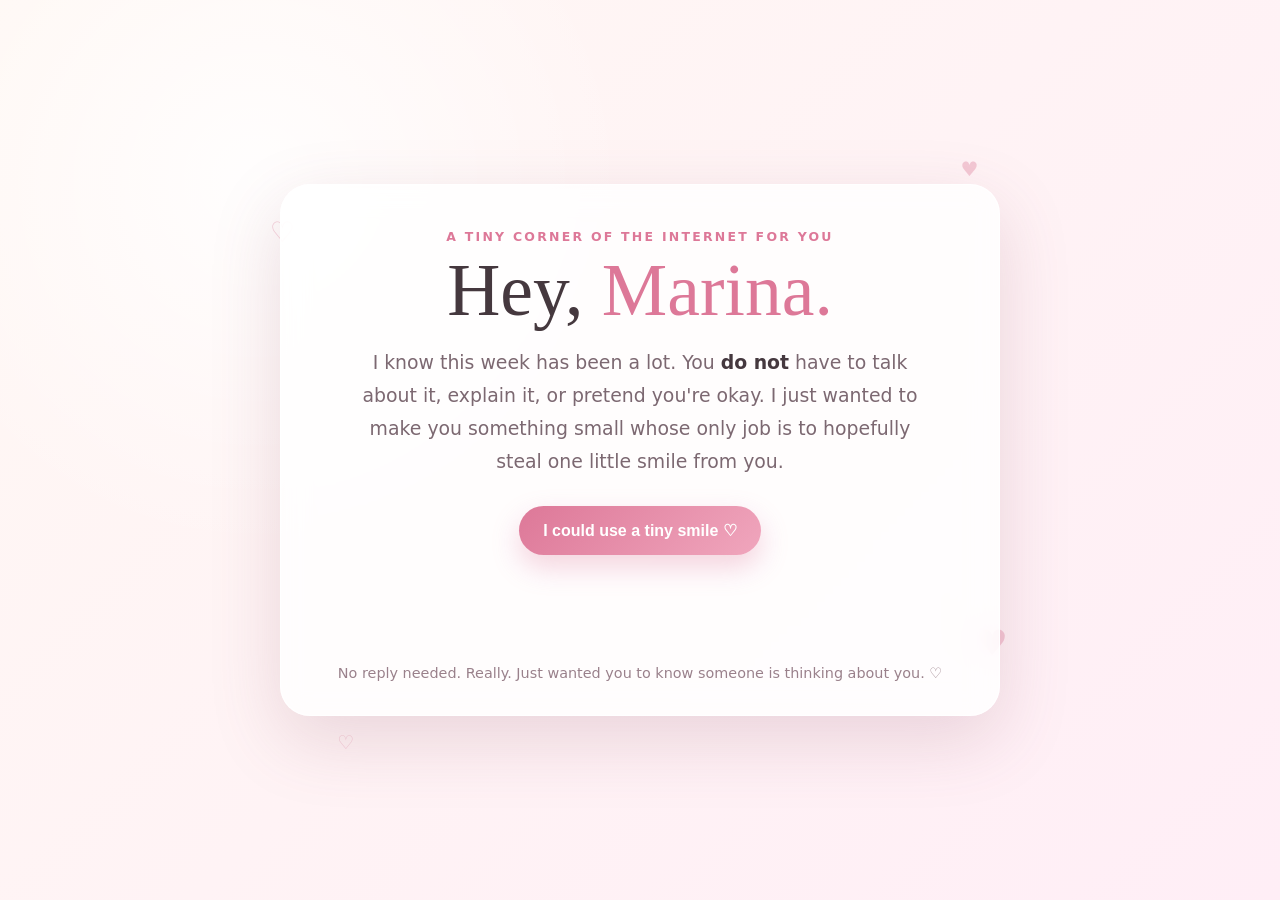
==== index.html @ 35cd15ac "Create Marina smile page" ====
<!doctype html>
<html lang="en">
<head>
  <meta charset="utf-8" />
  <meta name="viewport" content="width=device-width, initial-scale=1" />
  <meta name="theme-color" content="#fff4f8" />
  <title>For Marina ♡</title>
  <style>
    :root{
      --bg1:#fff8f4;
      --bg2:#ffeef6;
      --card:rgba(255,255,255,.82);
      --text:#45383e;
      --muted:#7c6871;
      --pink:#dd7898;
      --pink2:#f0a6bd;
      --shadow:0 24px 70px rgba(137,77,99,.18);
    }
    *{box-sizing:border-box}
    body{
      margin:0;
      min-height:100vh;
      font-family:Inter, ui-sans-serif, system-ui, -apple-system, BlinkMacSystemFont, "Segoe UI", sans-serif;
      color:var(--text);
      background:
        radial-gradient(circle at 20% 20%,rgba(255,255,255,.85),transparent 30%),
        linear-gradient(135deg,var(--bg1),var(--bg2));
      display:grid;
      place-items:center;
      overflow:hidden;
      padding:24px;
    }
    .wrap{width:min(720px,100%);position:relative}
    .card{
      position:relative;
      z-index:2;
      text-align:center;
      background:var(--card);
      backdrop-filter:blur(14px);
      border:1px solid rgba(255,255,255,.9);
      border-radius:30px;
      box-shadow:var(--shadow);
      padding:44px 28px 34px;
    }
    .tiny{font-size:.78rem;letter-spacing:.18em;text-transform:uppercase;color:var(--pink);font-weight:800;margin-bottom:12px}
    h1{font-size:clamp(2.3rem,7vw,4.6rem);line-height:.95;margin:0 0 20px;font-family:Georgia,"Times New Roman",serif;font-weight:500}
    h1 span{color:var(--pink)}
    .main{font-size:clamp(1rem,2.4vw,1.18rem);line-height:1.75;max-width:580px;margin:0 auto;color:var(--muted)}
    .main strong{color:var(--text)}
    .button{
      margin-top:28px;
      border:0;
      border-radius:999px;
      padding:15px 24px;
      font-size:1rem;
      font-weight:800;
      color:white;
      background:linear-gradient(135deg,var(--pink),var(--pink2));
      box-shadow:0 12px 28px rgba(221,120,152,.32);
      cursor:pointer;
      transition:.2s ease;
    }
    .button:hover{transform:translateY(-2px) scale(1.01)}
    .button:active{transform:scale(.98)}
    #smile{
      min-height:66px;
      margin:22px auto 0;
      max-width:520px;
      padding:16px 18px;
      border-radius:20px;
      background:rgba(255,255,255,.65);
      color:var(--text);
      line-height:1.55;
      display:grid;
      place-items:center;
      opacity:0;
      transform:translateY(8px);
      transition:.28s ease;
    }
    #smile.show{opacity:1;transform:translateY(0)}
    .footer{margin-top:22px;color:#9a818b;font-size:.9rem}
    .heart{position:absolute;color:rgba(221,120,152,.35);font-size:28px;animation:float 6s ease-in-out infinite;user-select:none}
    .h1{left:-10px;top:6%;animation-delay:0s}.h2{right:3%;top:-5%;font-size:20px;animation-delay:1s}.h3{left:8%;bottom:-7%;font-size:19px;animation-delay:2s}.h4{right:-8px;bottom:10%;font-size:35px;animation-delay:3s}
    @keyframes float{0%,100%{transform:translateY(0) rotate(-5deg)}50%{transform:translateY(-14px) rotate(6deg)}}
    .spark{position:fixed;pointer-events:none;font-size:18px;animation:pop 900ms ease forwards}
    @keyframes pop{0%{opacity:0;transform:translate(-50%,-50%) scale(.4)}35%{opacity:1}100%{opacity:0;transform:translate(-50%,-120px) scale(1.5) rotate(18deg)}}
    @media(max-width:520px){.card{padding:38px 20px 28px;border-radius:25px}.footer{font-size:.82rem}.heart{display:none}}
  </style>
</head>
<body>
  <div class="wrap">
    <div class="heart h1">♡</div><div class="heart h2">♥</div><div class="heart h3">♡</div><div class="heart h4">♥</div>
    <main class="card">
      <div class="tiny">a tiny corner of the internet for you</div>
      <h1>Hey, <span>Marina.</span></h1>
      <p class="main">
        I know this week has been a lot. You <strong>do not</strong> have to talk about it, explain it, or pretend you're okay.
        I just wanted to make you something small whose only job is to hopefully steal one little smile from you.
      </p>
      <button class="button" id="btn">I could use a tiny smile ♡</button>
      <div id="smile" aria-live="polite"></div>
      <div class="footer">No reply needed. Really. Just wanted you to know someone is thinking about you. ♡</div>
    </main>
  </div>
  <script>
    const messages = [
      "Official reminder: one bad week does not get to decide your whole story.",
      "You are allowed to have low-battery days. Even phones get to sit at 3% and do absolutely nothing useful.",
      "Tiny prescription for today: water, food, one good song, and being at least 12% nicer to yourself.",
      "In case nobody told you today: you are still very much worth caring about on the days you don't feel like yourself.",
      "I hope something stupidly small makes you laugh today. Like a dog carrying a stick way too big for it.",
      "No fixing. No questions. No motivational speech. Just me quietly rooting for you over here.",
      "You don't have to be okay today. You just have to make it through today. Tomorrow can handle itself later.",
      "Consider this your legally binding permission slip to be cozy and ignore unnecessary nonsense for a while."
    ];
    let last = -1;
    const btn = document.getElementById('btn');
    const box = document.getElementById('smile');
    btn.addEventListener('click', (e) => {
      let i;
      do i = Math.floor(Math.random()*messages.length); while(i===last && messages.length>1);
      last = i;
      box.classList.remove('show');
      setTimeout(()=>{box.textContent=messages[i];box.classList.add('show')},90);
      for(let n=0;n<8;n++){
        const s=document.createElement('div');
        s.className='spark';
        s.textContent=n%2?'♡':'♥';
        s.style.left=(e.clientX + (Math.random()*110-55))+'px';
        s.style.top=(e.clientY + (Math.random()*30-15))+'px';
        s.style.color=n%2?'#df7899':'#f0a6bd';
        s.style.animationDelay=(Math.random()*150)+'ms';
        document.body.appendChild(s);
        setTimeout(()=>s.remove(),1100);
      }
      btn.textContent='another one ♡';
    });
  </script>
</body>
</html>
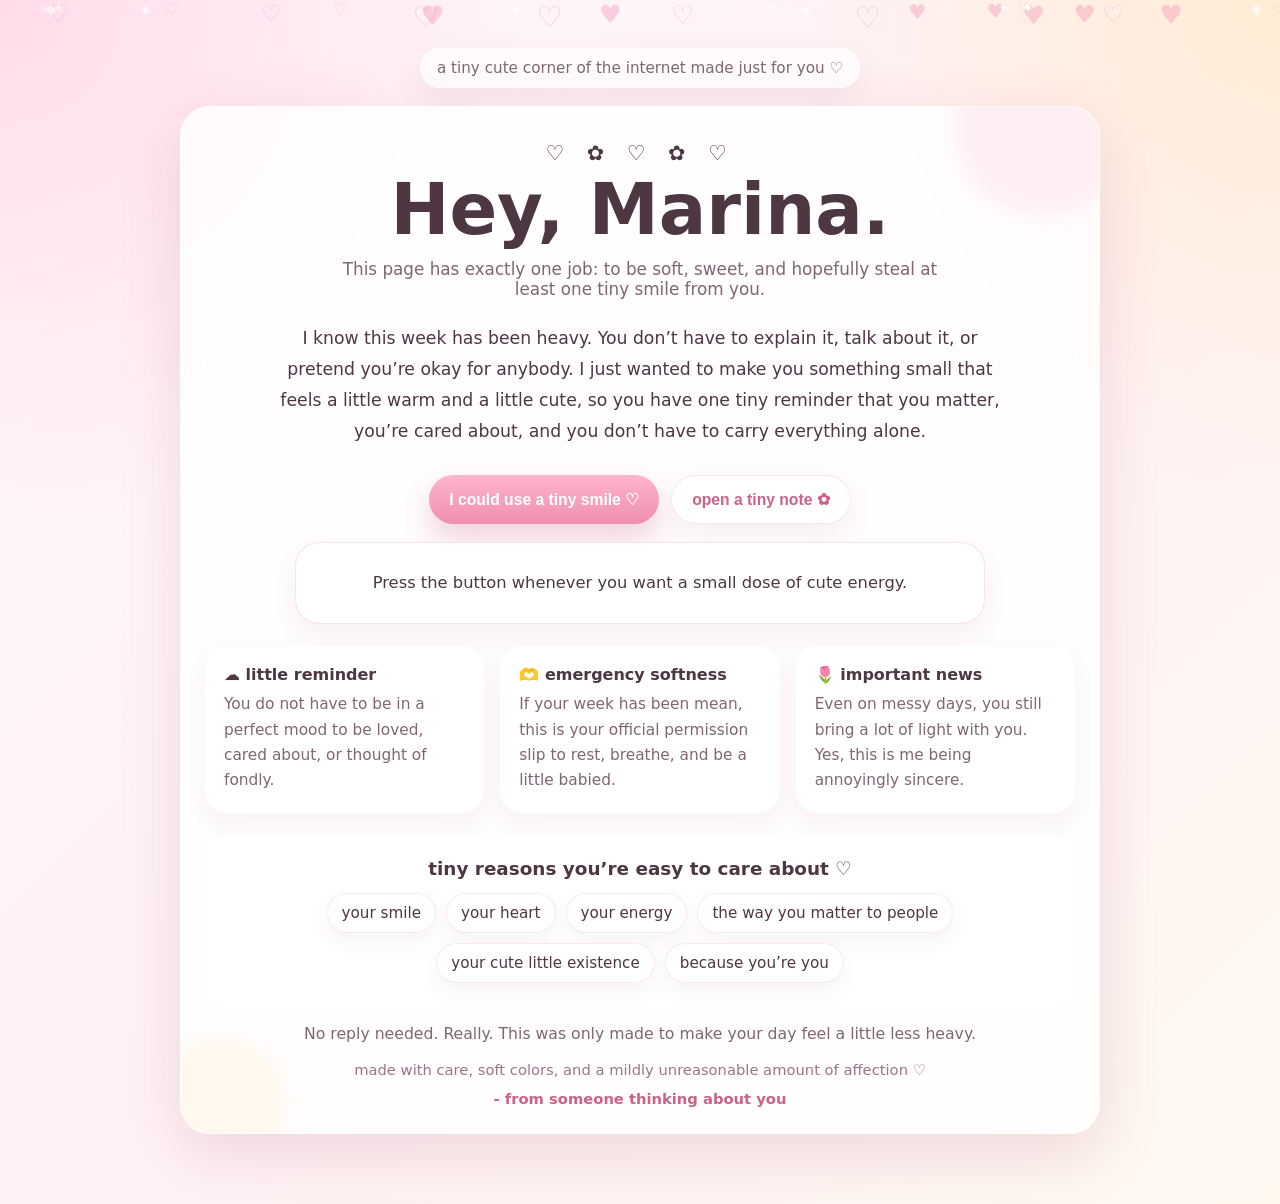
==== commit 7755f905: "Make Marina page cuter and more interactive" ====
--- a/index.html
+++ b/index.html
@@ -1,140 +1,490 @@
-<!doctype html>
+<!DOCTYPE html>
 <html lang="en">
 <head>
-  <meta charset="utf-8" />
-  <meta name="viewport" content="width=device-width, initial-scale=1" />
-  <meta name="theme-color" content="#fff4f8" />
-  <title>For Marina ♡</title>
+  <meta charset="UTF-8" />
+  <meta name="viewport" content="width=device-width, initial-scale=1.0" />
+  <meta name="theme-color" content="#fff5f7" />
+  <title>A tiny corner of the internet for Marina</title>
   <style>
-    :root{
-      --bg1:#fff8f4;
-      --bg2:#ffeef6;
-      --card:rgba(255,255,255,.82);
-      --text:#45383e;
-      --muted:#7c6871;
-      --pink:#dd7898;
-      --pink2:#f0a6bd;
-      --shadow:0 24px 70px rgba(137,77,99,.18);
-    }
-    *{box-sizing:border-box}
-    body{
-      margin:0;
-      min-height:100vh;
-      font-family:Inter, ui-sans-serif, system-ui, -apple-system, BlinkMacSystemFont, "Segoe UI", sans-serif;
-      color:var(--text);
+    :root {
+      --bg1: #fff7fb;
+      --bg2: #fff1f5;
+      --bg3: #fff8ef;
+      --card: rgba(255, 255, 255, 0.82);
+      --text: #4d3742;
+      --muted: #806671;
+      --pink: #ef8fb0;
+      --pink-dark: #cc6288;
+      --line: rgba(204, 98, 136, 0.18);
+      --shadow: 0 20px 60px rgba(160, 89, 119, 0.18);
+    }
+
+    * { box-sizing: border-box; }
+
+    body {
+      margin: 0;
+      min-height: 100vh;
+      font-family: Inter, ui-rounded, system-ui, -apple-system, BlinkMacSystemFont, "Segoe UI", sans-serif;
+      color: var(--text);
       background:
-        radial-gradient(circle at 20% 20%,rgba(255,255,255,.85),transparent 30%),
-        linear-gradient(135deg,var(--bg1),var(--bg2));
-      display:grid;
-      place-items:center;
-      overflow:hidden;
-      padding:24px;
-    }
-    .wrap{width:min(720px,100%);position:relative}
-    .card{
-      position:relative;
-      z-index:2;
-      text-align:center;
-      background:var(--card);
-      backdrop-filter:blur(14px);
-      border:1px solid rgba(255,255,255,.9);
-      border-radius:30px;
-      box-shadow:var(--shadow);
-      padding:44px 28px 34px;
-    }
-    .tiny{font-size:.78rem;letter-spacing:.18em;text-transform:uppercase;color:var(--pink);font-weight:800;margin-bottom:12px}
-    h1{font-size:clamp(2.3rem,7vw,4.6rem);line-height:.95;margin:0 0 20px;font-family:Georgia,"Times New Roman",serif;font-weight:500}
-    h1 span{color:var(--pink)}
-    .main{font-size:clamp(1rem,2.4vw,1.18rem);line-height:1.75;max-width:580px;margin:0 auto;color:var(--muted)}
-    .main strong{color:var(--text)}
-    .button{
-      margin-top:28px;
-      border:0;
-      border-radius:999px;
-      padding:15px 24px;
-      font-size:1rem;
-      font-weight:800;
-      color:white;
-      background:linear-gradient(135deg,var(--pink),var(--pink2));
-      box-shadow:0 12px 28px rgba(221,120,152,.32);
-      cursor:pointer;
-      transition:.2s ease;
-    }
-    .button:hover{transform:translateY(-2px) scale(1.01)}
-    .button:active{transform:scale(.98)}
-    #smile{
-      min-height:66px;
-      margin:22px auto 0;
-      max-width:520px;
-      padding:16px 18px;
-      border-radius:20px;
-      background:rgba(255,255,255,.65);
-      color:var(--text);
-      line-height:1.55;
-      display:grid;
-      place-items:center;
-      opacity:0;
-      transform:translateY(8px);
-      transition:.28s ease;
-    }
-    #smile.show{opacity:1;transform:translateY(0)}
-    .footer{margin-top:22px;color:#9a818b;font-size:.9rem}
-    .heart{position:absolute;color:rgba(221,120,152,.35);font-size:28px;animation:float 6s ease-in-out infinite;user-select:none}
-    .h1{left:-10px;top:6%;animation-delay:0s}.h2{right:3%;top:-5%;font-size:20px;animation-delay:1s}.h3{left:8%;bottom:-7%;font-size:19px;animation-delay:2s}.h4{right:-8px;bottom:10%;font-size:35px;animation-delay:3s}
-    @keyframes float{0%,100%{transform:translateY(0) rotate(-5deg)}50%{transform:translateY(-14px) rotate(6deg)}}
-    .spark{position:fixed;pointer-events:none;font-size:18px;animation:pop 900ms ease forwards}
-    @keyframes pop{0%{opacity:0;transform:translate(-50%,-50%) scale(.4)}35%{opacity:1}100%{opacity:0;transform:translate(-50%,-120px) scale(1.5) rotate(18deg)}}
-    @media(max-width:520px){.card{padding:38px 20px 28px;border-radius:25px}.footer{font-size:.82rem}.heart{display:none}}
+        radial-gradient(circle at top left, rgba(255, 215, 230, 0.85), transparent 30%),
+        radial-gradient(circle at top right, rgba(255, 236, 210, 0.9), transparent 28%),
+        linear-gradient(135deg, var(--bg1), var(--bg2) 50%, var(--bg3));
+      overflow-x: hidden;
+    }
+
+    .sparkles, .hearts {
+      position: fixed;
+      inset: 0;
+      pointer-events: none;
+      overflow: hidden;
+      z-index: 0;
+    }
+
+    .sparkle, .heart {
+      position: absolute;
+      opacity: 0.7;
+      animation-timing-function: linear;
+      animation-iteration-count: infinite;
+    }
+
+    .sparkle {
+      color: rgba(255,255,255,0.95);
+      font-size: 14px;
+      animation-name: floatSparkle;
+    }
+
+    .heart {
+      color: rgba(239, 143, 176, 0.55);
+      font-size: 18px;
+      animation-name: floatHeart;
+    }
+
+    @keyframes floatHeart {
+      from { transform: translateY(110vh) scale(0.8) rotate(0deg); opacity: 0; }
+      10% { opacity: .7; }
+      to { transform: translateY(-15vh) scale(1.2) rotate(30deg); opacity: 0; }
+    }
+
+    @keyframes floatSparkle {
+      from { transform: translateY(105vh) translateX(0) scale(.8); opacity: 0; }
+      15% { opacity: .8; }
+      to { transform: translateY(-10vh) translateX(18px) scale(1.2); opacity: 0; }
+    }
+
+    .wrap {
+      position: relative;
+      z-index: 1;
+      width: min(920px, calc(100% - 28px));
+      margin: 0 auto;
+      padding: 48px 0 70px;
+    }
+
+    .top-pill {
+      width: fit-content;
+      margin: 0 auto 18px;
+      padding: 10px 16px;
+      border-radius: 999px;
+      background: rgba(255,255,255,0.65);
+      border: 1px solid rgba(255,255,255,0.8);
+      backdrop-filter: blur(10px);
+      box-shadow: 0 10px 30px rgba(143, 90, 113, 0.10);
+      color: var(--muted);
+      font-size: 0.95rem;
+    }
+
+    .card {
+      position: relative;
+      background: var(--card);
+      backdrop-filter: blur(14px);
+      border: 1px solid rgba(255,255,255,0.9);
+      border-radius: 30px;
+      box-shadow: var(--shadow);
+      padding: 34px 24px 26px;
+      overflow: hidden;
+    }
+
+    .card::before,
+    .card::after {
+      content: "";
+      position: absolute;
+      border-radius: 999px;
+      filter: blur(8px);
+      opacity: .55;
+    }
+
+    .card::before {
+      width: 180px;
+      height: 180px;
+      background: rgba(255, 221, 234, 0.75);
+      top: -70px;
+      right: -35px;
+    }
+
+    .card::after {
+      width: 130px;
+      height: 130px;
+      background: rgba(255, 242, 213, 0.75);
+      bottom: -35px;
+      left: -25px;
+    }
+
+    .mini-hearts {
+      text-align: center;
+      font-size: 1.3rem;
+      letter-spacing: 8px;
+      margin-bottom: 10px;
+      animation: pulse 2.4s ease-in-out infinite;
+    }
+
+    @keyframes pulse {
+      0%,100% { transform: scale(1); }
+      50% { transform: scale(1.05); }
+    }
+
+    h1 {
+      text-align: center;
+      font-size: clamp(2.35rem, 7vw, 4.4rem);
+      line-height: 1.02;
+      margin: 6px 0 12px;
+      position: relative;
+      z-index: 1;
+    }
+
+    .subtitle {
+      text-align: center;
+      font-size: 1.05rem;
+      color: var(--muted);
+      margin: 0 auto 24px;
+      max-width: 620px;
+      position: relative;
+      z-index: 1;
+    }
+
+    .message {
+      position: relative;
+      z-index: 1;
+      max-width: 720px;
+      margin: 0 auto;
+      font-size: 1.08rem;
+      line-height: 1.8;
+      text-align: center;
+    }
+
+    .button-row {
+      display: flex;
+      justify-content: center;
+      gap: 12px;
+      flex-wrap: wrap;
+      margin: 28px 0 18px;
+      position: relative;
+      z-index: 1;
+    }
+
+    button {
+      border: none;
+      border-radius: 999px;
+      padding: 14px 20px;
+      font-size: 0.98rem;
+      font-weight: 700;
+      cursor: pointer;
+      transition: transform .18s ease, box-shadow .18s ease, opacity .18s ease;
+    }
+
+    button:hover { transform: translateY(-2px) scale(1.01); }
+    button:active { transform: translateY(0) scale(.98); }
+
+    .primary {
+      background: linear-gradient(180deg, #ffb4ce, #ef8fb0);
+      color: white;
+      box-shadow: 0 14px 28px rgba(204, 98, 136, .28);
+    }
+
+    .secondary {
+      background: rgba(255,255,255,.85);
+      color: var(--pink-dark);
+      border: 1px solid rgba(204, 98, 136, .15);
+      box-shadow: 0 10px 26px rgba(164, 110, 133, .10);
+    }
+
+    .bubble {
+      position: relative;
+      z-index: 1;
+      max-width: 690px;
+      margin: 12px auto 0;
+      background: rgba(255,255,255,0.87);
+      border: 1px solid var(--line);
+      border-radius: 24px;
+      padding: 18px 18px;
+      box-shadow: 0 12px 25px rgba(160, 89, 119, 0.08);
+      text-align: center;
+      min-height: 82px;
+      display: flex;
+      align-items: center;
+      justify-content: center;
+      font-size: 1.02rem;
+      line-height: 1.6;
+    }
+
+    .grid {
+      display: grid;
+      grid-template-columns: repeat(3, minmax(0, 1fr));
+      gap: 16px;
+      margin-top: 22px;
+      position: relative;
+      z-index: 1;
+    }
+
+    .tile {
+      background: rgba(255,255,255,.7);
+      border: 1px solid rgba(255,255,255,.86);
+      border-radius: 22px;
+      padding: 18px;
+      box-shadow: 0 10px 24px rgba(150, 92, 114, 0.08);
+    }
+
+    .tile h3 {
+      margin: 0 0 8px;
+      font-size: 1rem;
+    }
+
+    .tile p {
+      margin: 0;
+      color: var(--muted);
+      line-height: 1.65;
+      font-size: 0.96rem;
+    }
+
+    .reasons {
+      margin-top: 22px;
+      background: linear-gradient(180deg, rgba(255,255,255,.72), rgba(255,255,255,.83));
+      border: 1px solid rgba(255,255,255,.85);
+      border-radius: 24px;
+      padding: 22px;
+      position: relative;
+      z-index: 1;
+    }
+
+    .reasons-title {
+      margin: 0 0 14px;
+      text-align: center;
+      font-size: 1.15rem;
+    }
+
+    .chips {
+      display: flex;
+      flex-wrap: wrap;
+      gap: 10px;
+      justify-content: center;
+    }
+
+    .chip {
+      padding: 10px 14px;
+      border-radius: 999px;
+      background: rgba(255,255,255,.9);
+      border: 1px solid rgba(204, 98, 136, .14);
+      color: var(--text);
+      box-shadow: 0 8px 18px rgba(161, 104, 126, .08);
+      font-size: .95rem;
+    }
+
+    .footer-note {
+      text-align: center;
+      margin-top: 18px;
+      color: var(--muted);
+      font-size: .98rem;
+      position: relative;
+      z-index: 1;
+    }
+
+    .tiny {
+      text-align: center;
+      margin-top: 18px;
+      color: #987685;
+      font-size: .92rem;
+      position: relative;
+      z-index: 1;
+    }
+
+    .signature {
+      margin-top: 12px;
+      font-weight: 700;
+      color: var(--pink-dark);
+    }
+
+    .hidden-note {
+      margin-top: 16px;
+      padding: 16px;
+      background: rgba(255, 248, 251, 0.95);
+      border: 1px dashed rgba(204, 98, 136, .3);
+      border-radius: 20px;
+      text-align: center;
+      display: none;
+    }
+
+    .show { display: block; }
+
+    @media (max-width: 760px) {
+      .wrap { padding-top: 28px; }
+      .card { padding: 26px 16px 20px; border-radius: 24px; }
+      .grid { grid-template-columns: 1fr; }
+      .message { font-size: 1rem; }
+      .bubble { font-size: .98rem; min-height: 92px; }
+      button { width: 100%; }
+      .button-row { gap: 10px; }
+    }
   </style>
 </head>
 <body>
-  <div class="wrap">
-    <div class="heart h1">♡</div><div class="heart h2">♥</div><div class="heart h3">♡</div><div class="heart h4">♥</div>
-    <main class="card">
-      <div class="tiny">a tiny corner of the internet for you</div>
-      <h1>Hey, <span>Marina.</span></h1>
-      <p class="main">
-        I know this week has been a lot. You <strong>do not</strong> have to talk about it, explain it, or pretend you're okay.
-        I just wanted to make you something small whose only job is to hopefully steal one little smile from you.
-      </p>
-      <button class="button" id="btn">I could use a tiny smile ♡</button>
-      <div id="smile" aria-live="polite"></div>
-      <div class="footer">No reply needed. Really. Just wanted you to know someone is thinking about you. ♡</div>
-    </main>
-  </div>
+  <div class="hearts" id="hearts"></div>
+  <div class="sparkles" id="sparkles"></div>
+
+  <main class="wrap">
+    <div class="top-pill">a tiny cute corner of the internet made just for you ♡</div>
+
+    <section class="card">
+      <div class="mini-hearts">♡ ✿ ♡ ✿ ♡</div>
+      <h1>Hey, Marina.</h1>
+      <p class="subtitle">This page has exactly one job: to be soft, sweet, and hopefully steal at least one tiny smile from you.</p>
+
+      <div class="message">
+        I know this week has been heavy. You don’t have to explain it, talk about it, or pretend you’re okay for anybody.
+        I just wanted to make you something small that feels a little warm and a little cute, so you have one tiny reminder that you matter,
+        you’re cared about, and you don’t have to carry everything alone.
+      </div>
+
+      <div class="button-row">
+        <button class="primary" id="smileBtn">I could use a tiny smile ♡</button>
+        <button class="secondary" id="noteBtn">open a tiny note ✿</button>
+      </div>
+
+      <div class="bubble" id="bubble">Press the button whenever you want a small dose of cute energy.</div>
+
+      <div class="hidden-note" id="hiddenNote">
+        Just in case today is being rude to you: you are still lovely, still important, and still deserve gentleness.
+      </div>
+
+      <div class="grid">
+        <div class="tile">
+          <h3>☁ little reminder</h3>
+          <p>You do not have to be in a perfect mood to be loved, cared about, or thought of fondly.</p>
+        </div>
+        <div class="tile">
+          <h3>🫶 emergency softness</h3>
+          <p>If your week has been mean, this is your official permission slip to rest, breathe, and be a little babied.</p>
+        </div>
+        <div class="tile">
+          <h3>🌷 important news</h3>
+          <p>Even on messy days, you still bring a lot of light with you. Yes, this is me being annoyingly sincere.</p>
+        </div>
+      </div>
+
+      <div class="reasons">
+        <h2 class="reasons-title">tiny reasons you’re easy to care about ♡</h2>
+        <div class="chips">
+          <span class="chip">your smile</span>
+          <span class="chip">your heart</span>
+          <span class="chip">your energy</span>
+          <span class="chip">the way you matter to people</span>
+          <span class="chip">your cute little existence</span>
+          <span class="chip">because you’re you</span>
+        </div>
+      </div>
+
+      <p class="footer-note">No reply needed. Really. This was only made to make your day feel a little less heavy.</p>
+      <div class="tiny">made with care, soft colors, and a mildly unreasonable amount of affection ♡
+        <div class="signature">- from someone thinking about you</div>
+      </div>
+    </section>
+  </main>
+
   <script>
     const messages = [
-      "Official reminder: one bad week does not get to decide your whole story.",
-      "You are allowed to have low-battery days. Even phones get to sit at 3% and do absolutely nothing useful.",
-      "Tiny prescription for today: water, food, one good song, and being at least 12% nicer to yourself.",
-      "In case nobody told you today: you are still very much worth caring about on the days you don't feel like yourself.",
-      "I hope something stupidly small makes you laugh today. Like a dog carrying a stick way too big for it.",
-      "No fixing. No questions. No motivational speech. Just me quietly rooting for you over here.",
-      "You don't have to be okay today. You just have to make it through today. Tomorrow can handle itself later.",
-      "Consider this your legally binding permission slip to be cozy and ignore unnecessary nonsense for a while."
+      "You deserve at least one genuinely soft moment today, so here’s one.",
+      "Tiny reminder: bad weeks do not get to decide how lovely you are.",
+      "If I could fight your stress for you, I would at least yell at it dramatically.",
+      "You are way too cute to be carrying this much stress around.",
+      "This is a formal notice that you deserve snacks, rest, and something comforting.",
+      "If today has been rude to you, I’m officially against it.",
+      "You don’t need to have the right words. Existing is enough today.",
+      "A small fact: the world is better with you in it. I checked.",
+      "Consider this your soft little reminder that someone cares about you a lot.",
+      "If nothing else, let this page sit here and be gentle with you for a minute.",
+      "You are still you underneath the stress, and that version of you is pretty wonderful.",
+      "Sending you a tiny internet hug with absolutely no pressure attached to it."
     ];
-    let last = -1;
-    const btn = document.getElementById('btn');
-    const box = document.getElementById('smile');
-    btn.addEventListener('click', (e) => {
-      let i;
-      do i = Math.floor(Math.random()*messages.length); while(i===last && messages.length>1);
-      last = i;
-      box.classList.remove('show');
-      setTimeout(()=>{box.textContent=messages[i];box.classList.add('show')},90);
-      for(let n=0;n<8;n++){
-        const s=document.createElement('div');
-        s.className='spark';
-        s.textContent=n%2?'♡':'♥';
-        s.style.left=(e.clientX + (Math.random()*110-55))+'px';
-        s.style.top=(e.clientY + (Math.random()*30-15))+'px';
-        s.style.color=n%2?'#df7899':'#f0a6bd';
-        s.style.animationDelay=(Math.random()*150)+'ms';
-        document.body.appendChild(s);
-        setTimeout(()=>s.remove(),1100);
+
+    const bubble = document.getElementById('bubble');
+    const smileBtn = document.getElementById('smileBtn');
+    const noteBtn = document.getElementById('noteBtn');
+    const hiddenNote = document.getElementById('hiddenNote');
+    const hearts = document.getElementById('hearts');
+    const sparkles = document.getElementById('sparkles');
+
+    function spawnBackground() {
+      for (let i = 0; i < 18; i++) {
+        const heart = document.createElement('div');
+        heart.className = 'heart';
+        heart.textContent = Math.random() > 0.5 ? '♡' : '♥';
+        heart.style.left = Math.random() * 100 + 'vw';
+        heart.style.animationDuration = (10 + Math.random() * 12) + 's';
+        heart.style.animationDelay = (Math.random() * 12) + 's';
+        heart.style.fontSize = (14 + Math.random() * 16) + 'px';
+        hearts.appendChild(heart);
       }
-      btn.textContent='another one ♡';
+
+      for (let i = 0; i < 18; i++) {
+        const sparkle = document.createElement('div');
+        sparkle.className = 'sparkle';
+        sparkle.textContent = Math.random() > 0.5 ? '✦' : '✧';
+        sparkle.style.left = Math.random() * 100 + 'vw';
+        sparkle.style.animationDuration = (12 + Math.random() * 10) + 's';
+        sparkle.style.animationDelay = (Math.random() * 10) + 's';
+        sparkle.style.fontSize = (12 + Math.random() * 8) + 'px';
+        sparkles.appendChild(sparkle);
+      }
+    }
+
+    function burst() {
+      for (let i = 0; i < 16; i++) {
+        const el = document.createElement('div');
+        el.textContent = Math.random() > 0.4 ? '♡' : '✿';
+        el.style.position = 'fixed';
+        el.style.left = '50%';
+        el.style.top = '58%';
+        el.style.transform = 'translate(-50%, -50%)';
+        el.style.pointerEvents = 'none';
+        el.style.zIndex = '3';
+        el.style.fontSize = (16 + Math.random() * 16) + 'px';
+        el.style.opacity = '1';
+        el.style.transition = 'transform 900ms ease, opacity 900ms ease';
+        document.body.appendChild(el);
+
+        const x = (Math.random() - 0.5) * 240;
+        const y = (Math.random() - 0.8) * 220;
+
+        requestAnimationFrame(() => {
+          el.style.transform = `translate(${x}px, ${y}px) scale(${0.8 + Math.random() * 1.1})`;
+          el.style.opacity = '0';
+        });
+
+        setTimeout(() => el.remove(), 950);
+      }
+    }
+
+    smileBtn.addEventListener('click', () => {
+      const pick = messages[Math.floor(Math.random() * messages.length)];
+      bubble.textContent = pick;
+      burst();
     });
+
+    noteBtn.addEventListener('click', () => {
+      hiddenNote.classList.toggle('show');
+      noteBtn.textContent = hiddenNote.classList.contains('show') ? 'hide tiny note ✿' : 'open a tiny note ✿';
+      burst();
+    });
+
+    spawnBackground();
   </script>
 </body>
 </html>
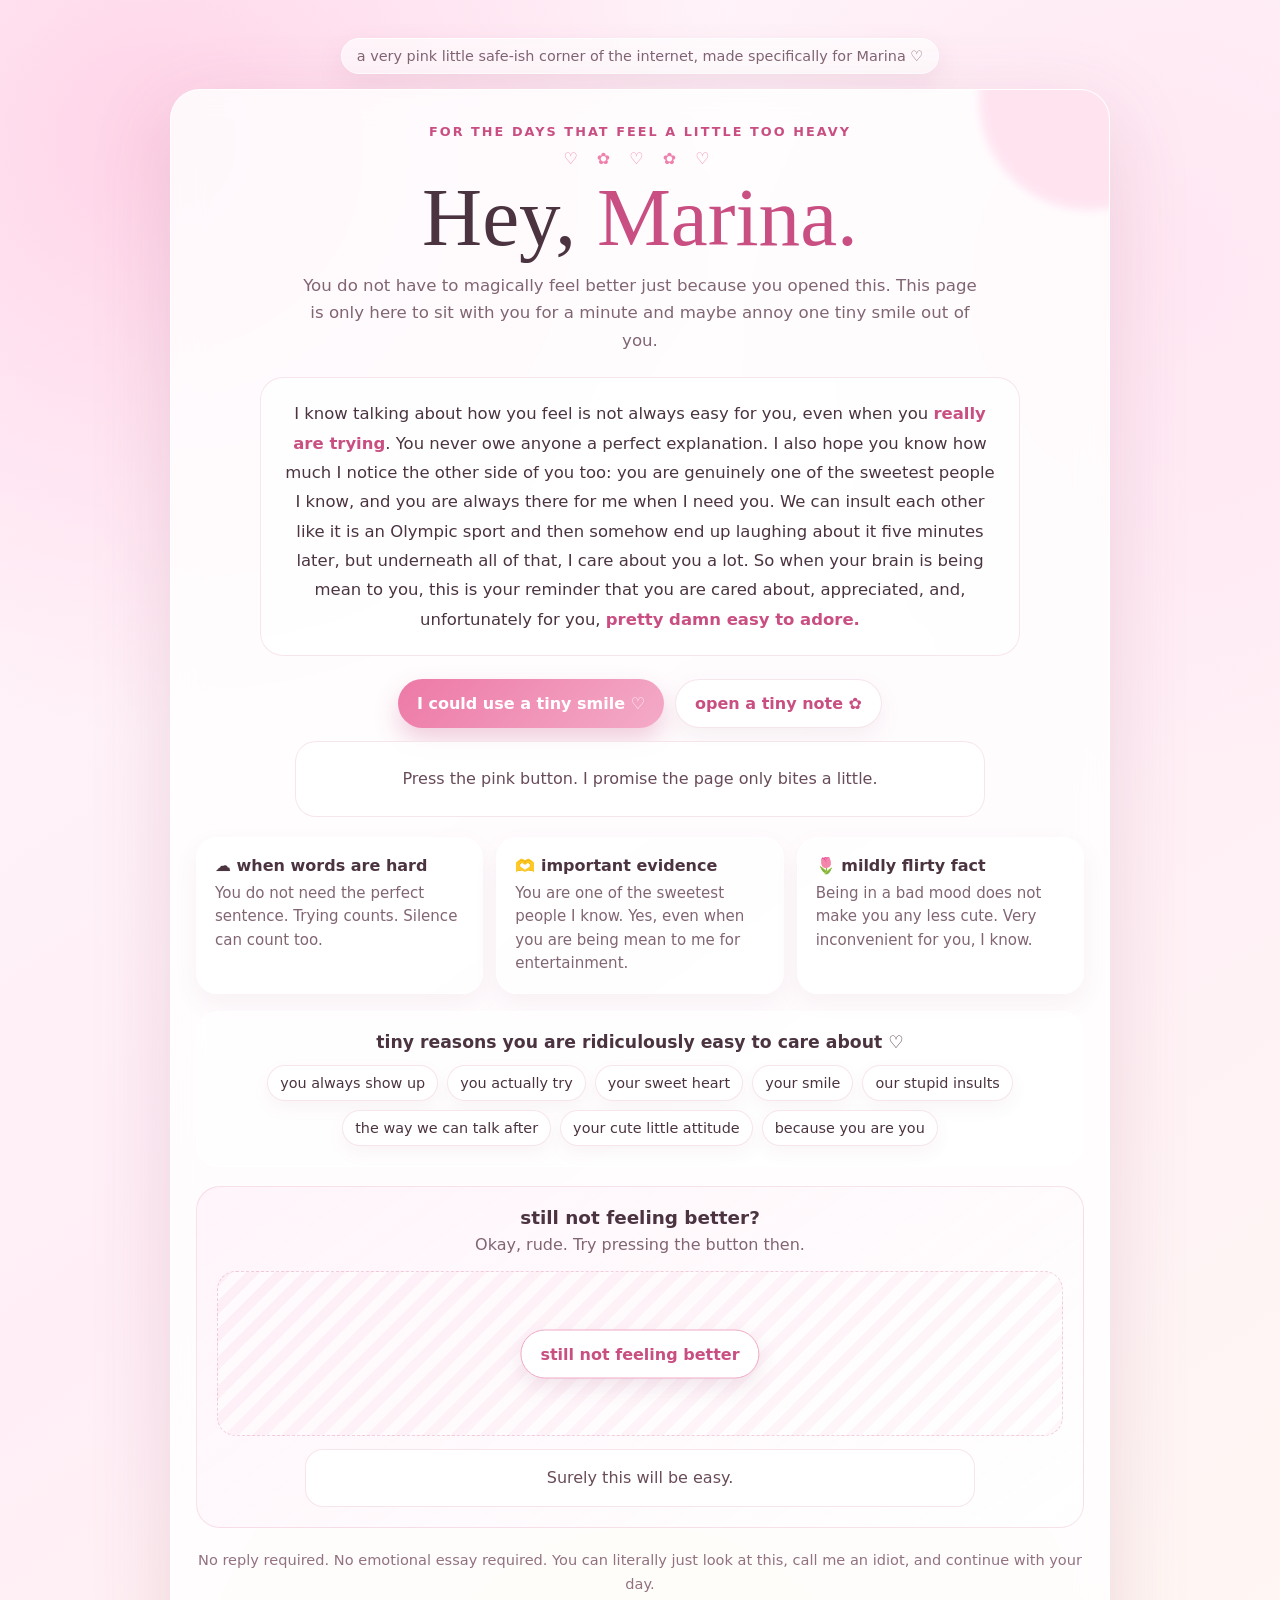
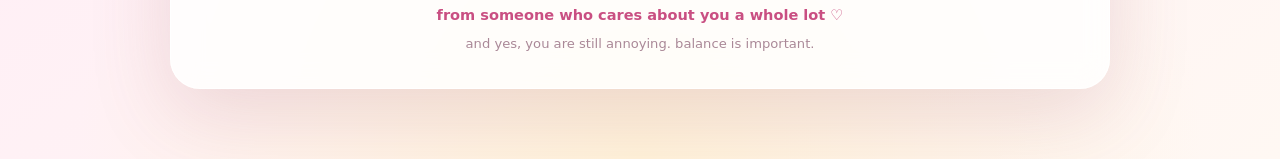
==== commit 3be110ee: "feat: personalize Marina comfort page and add runaway button" ====
--- a/index.html
+++ b/index.html
@@ -1,490 +1,89 @@
-<!DOCTYPE html>
+<!doctype html>
 <html lang="en">
 <head>
-  <meta charset="UTF-8" />
-  <meta name="viewport" content="width=device-width, initial-scale=1.0" />
-  <meta name="theme-color" content="#fff5f7" />
-  <title>A tiny corner of the internet for Marina</title>
-  <style>
-    :root {
-      --bg1: #fff7fb;
-      --bg2: #fff1f5;
-      --bg3: #fff8ef;
-      --card: rgba(255, 255, 255, 0.82);
-      --text: #4d3742;
-      --muted: #806671;
-      --pink: #ef8fb0;
-      --pink-dark: #cc6288;
-      --line: rgba(204, 98, 136, 0.18);
-      --shadow: 0 20px 60px rgba(160, 89, 119, 0.18);
-    }
-
-    * { box-sizing: border-box; }
-
-    body {
-      margin: 0;
-      min-height: 100vh;
-      font-family: Inter, ui-rounded, system-ui, -apple-system, BlinkMacSystemFont, "Segoe UI", sans-serif;
-      color: var(--text);
-      background:
-        radial-gradient(circle at top left, rgba(255, 215, 230, 0.85), transparent 30%),
-        radial-gradient(circle at top right, rgba(255, 236, 210, 0.9), transparent 28%),
-        linear-gradient(135deg, var(--bg1), var(--bg2) 50%, var(--bg3));
-      overflow-x: hidden;
-    }
-
-    .sparkles, .hearts {
-      position: fixed;
-      inset: 0;
-      pointer-events: none;
-      overflow: hidden;
-      z-index: 0;
-    }
-
-    .sparkle, .heart {
-      position: absolute;
-      opacity: 0.7;
-      animation-timing-function: linear;
-      animation-iteration-count: infinite;
-    }
-
-    .sparkle {
-      color: rgba(255,255,255,0.95);
-      font-size: 14px;
-      animation-name: floatSparkle;
-    }
-
-    .heart {
-      color: rgba(239, 143, 176, 0.55);
-      font-size: 18px;
-      animation-name: floatHeart;
-    }
-
-    @keyframes floatHeart {
-      from { transform: translateY(110vh) scale(0.8) rotate(0deg); opacity: 0; }
-      10% { opacity: .7; }
-      to { transform: translateY(-15vh) scale(1.2) rotate(30deg); opacity: 0; }
-    }
-
-    @keyframes floatSparkle {
-      from { transform: translateY(105vh) translateX(0) scale(.8); opacity: 0; }
-      15% { opacity: .8; }
-      to { transform: translateY(-10vh) translateX(18px) scale(1.2); opacity: 0; }
-    }
-
-    .wrap {
-      position: relative;
-      z-index: 1;
-      width: min(920px, calc(100% - 28px));
-      margin: 0 auto;
-      padding: 48px 0 70px;
-    }
-
-    .top-pill {
-      width: fit-content;
-      margin: 0 auto 18px;
-      padding: 10px 16px;
-      border-radius: 999px;
-      background: rgba(255,255,255,0.65);
-      border: 1px solid rgba(255,255,255,0.8);
-      backdrop-filter: blur(10px);
-      box-shadow: 0 10px 30px rgba(143, 90, 113, 0.10);
-      color: var(--muted);
-      font-size: 0.95rem;
-    }
-
-    .card {
-      position: relative;
-      background: var(--card);
-      backdrop-filter: blur(14px);
-      border: 1px solid rgba(255,255,255,0.9);
-      border-radius: 30px;
-      box-shadow: var(--shadow);
-      padding: 34px 24px 26px;
-      overflow: hidden;
-    }
-
-    .card::before,
-    .card::after {
-      content: "";
-      position: absolute;
-      border-radius: 999px;
-      filter: blur(8px);
-      opacity: .55;
-    }
-
-    .card::before {
-      width: 180px;
-      height: 180px;
-      background: rgba(255, 221, 234, 0.75);
-      top: -70px;
-      right: -35px;
-    }
-
-    .card::after {
-      width: 130px;
-      height: 130px;
-      background: rgba(255, 242, 213, 0.75);
-      bottom: -35px;
-      left: -25px;
-    }
-
-    .mini-hearts {
-      text-align: center;
-      font-size: 1.3rem;
-      letter-spacing: 8px;
-      margin-bottom: 10px;
-      animation: pulse 2.4s ease-in-out infinite;
-    }
-
-    @keyframes pulse {
-      0%,100% { transform: scale(1); }
-      50% { transform: scale(1.05); }
-    }
-
-    h1 {
-      text-align: center;
-      font-size: clamp(2.35rem, 7vw, 4.4rem);
-      line-height: 1.02;
-      margin: 6px 0 12px;
-      position: relative;
-      z-index: 1;
-    }
-
-    .subtitle {
-      text-align: center;
-      font-size: 1.05rem;
-      color: var(--muted);
-      margin: 0 auto 24px;
-      max-width: 620px;
-      position: relative;
-      z-index: 1;
-    }
-
-    .message {
-      position: relative;
-      z-index: 1;
-      max-width: 720px;
-      margin: 0 auto;
-      font-size: 1.08rem;
-      line-height: 1.8;
-      text-align: center;
-    }
-
-    .button-row {
-      display: flex;
-      justify-content: center;
-      gap: 12px;
-      flex-wrap: wrap;
-      margin: 28px 0 18px;
-      position: relative;
-      z-index: 1;
-    }
-
-    button {
-      border: none;
-      border-radius: 999px;
-      padding: 14px 20px;
-      font-size: 0.98rem;
-      font-weight: 700;
-      cursor: pointer;
-      transition: transform .18s ease, box-shadow .18s ease, opacity .18s ease;
-    }
-
-    button:hover { transform: translateY(-2px) scale(1.01); }
-    button:active { transform: translateY(0) scale(.98); }
-
-    .primary {
-      background: linear-gradient(180deg, #ffb4ce, #ef8fb0);
-      color: white;
-      box-shadow: 0 14px 28px rgba(204, 98, 136, .28);
-    }
-
-    .secondary {
-      background: rgba(255,255,255,.85);
-      color: var(--pink-dark);
-      border: 1px solid rgba(204, 98, 136, .15);
-      box-shadow: 0 10px 26px rgba(164, 110, 133, .10);
-    }
-
-    .bubble {
-      position: relative;
-      z-index: 1;
-      max-width: 690px;
-      margin: 12px auto 0;
-      background: rgba(255,255,255,0.87);
-      border: 1px solid var(--line);
-      border-radius: 24px;
-      padding: 18px 18px;
-      box-shadow: 0 12px 25px rgba(160, 89, 119, 0.08);
-      text-align: center;
-      min-height: 82px;
-      display: flex;
-      align-items: center;
-      justify-content: center;
-      font-size: 1.02rem;
-      line-height: 1.6;
-    }
-
-    .grid {
-      display: grid;
-      grid-template-columns: repeat(3, minmax(0, 1fr));
-      gap: 16px;
-      margin-top: 22px;
-      position: relative;
-      z-index: 1;
-    }
-
-    .tile {
-      background: rgba(255,255,255,.7);
-      border: 1px solid rgba(255,255,255,.86);
-      border-radius: 22px;
-      padding: 18px;
-      box-shadow: 0 10px 24px rgba(150, 92, 114, 0.08);
-    }
-
-    .tile h3 {
-      margin: 0 0 8px;
-      font-size: 1rem;
-    }
-
-    .tile p {
-      margin: 0;
-      color: var(--muted);
-      line-height: 1.65;
-      font-size: 0.96rem;
-    }
-
-    .reasons {
-      margin-top: 22px;
-      background: linear-gradient(180deg, rgba(255,255,255,.72), rgba(255,255,255,.83));
-      border: 1px solid rgba(255,255,255,.85);
-      border-radius: 24px;
-      padding: 22px;
-      position: relative;
-      z-index: 1;
-    }
-
-    .reasons-title {
-      margin: 0 0 14px;
-      text-align: center;
-      font-size: 1.15rem;
-    }
-
-    .chips {
-      display: flex;
-      flex-wrap: wrap;
-      gap: 10px;
-      justify-content: center;
-    }
-
-    .chip {
-      padding: 10px 14px;
-      border-radius: 999px;
-      background: rgba(255,255,255,.9);
-      border: 1px solid rgba(204, 98, 136, .14);
-      color: var(--text);
-      box-shadow: 0 8px 18px rgba(161, 104, 126, .08);
-      font-size: .95rem;
-    }
-
-    .footer-note {
-      text-align: center;
-      margin-top: 18px;
-      color: var(--muted);
-      font-size: .98rem;
-      position: relative;
-      z-index: 1;
-    }
-
-    .tiny {
-      text-align: center;
-      margin-top: 18px;
-      color: #987685;
-      font-size: .92rem;
-      position: relative;
-      z-index: 1;
-    }
-
-    .signature {
-      margin-top: 12px;
-      font-weight: 700;
-      color: var(--pink-dark);
-    }
-
-    .hidden-note {
-      margin-top: 16px;
-      padding: 16px;
-      background: rgba(255, 248, 251, 0.95);
-      border: 1px dashed rgba(204, 98, 136, .3);
-      border-radius: 20px;
-      text-align: center;
-      display: none;
-    }
-
-    .show { display: block; }
-
-    @media (max-width: 760px) {
-      .wrap { padding-top: 28px; }
-      .card { padding: 26px 16px 20px; border-radius: 24px; }
-      .grid { grid-template-columns: 1fr; }
-      .message { font-size: 1rem; }
-      .bubble { font-size: .98rem; min-height: 92px; }
-      button { width: 100%; }
-      .button-row { gap: 10px; }
-    }
-  </style>
+<meta charset="utf-8">
+<meta name="viewport" content="width=device-width,initial-scale=1">
+<meta name="theme-color" content="#ffedf6">
+<title>For Marina ♡</title>
+<style>
+:root{--pink:#ef82ad;--deep:#c94f82;--ink:#4b3440;--muted:#816573;--white:rgba(255,255,255,.82);--line:rgba(201,79,130,.15)}
+*{box-sizing:border-box} html{scroll-behavior:smooth}
+body{margin:0;min-height:100vh;font-family:Inter,ui-rounded,system-ui,-apple-system,"Segoe UI",sans-serif;color:var(--ink);background:radial-gradient(circle at 12% 8%,#ffd4e8 0,transparent 30%),radial-gradient(circle at 90% 15%,#ffe7f2 0,transparent 27%),radial-gradient(circle at 50% 100%,#fff2d9 0,transparent 30%),linear-gradient(145deg,#fff7fb,#ffeef6 52%,#fff8f3);overflow-x:hidden}
+.bg{position:fixed;inset:0;pointer-events:none;overflow:hidden;z-index:0}.float{position:absolute;bottom:-60px;color:rgba(239,130,173,.34);animation:up linear infinite}@keyframes up{to{transform:translateY(-120vh) rotate(30deg);opacity:0}}
+.wrap{position:relative;z-index:1;width:min(940px,calc(100% - 26px));margin:auto;padding:38px 0 70px}.pill{width:max-content;max-width:100%;margin:0 auto 15px;padding:9px 15px;border:1px solid #fff;border-radius:999px;background:rgba(255,255,255,.67);box-shadow:0 10px 28px rgba(154,82,113,.1);font-size:.9rem;color:var(--muted);text-align:center}
+.card{position:relative;overflow:hidden;border:1px solid rgba(255,255,255,.92);border-radius:30px;background:var(--white);backdrop-filter:blur(15px);box-shadow:0 24px 80px rgba(147,72,105,.17);padding:34px 25px}.card:before{content:"";position:absolute;width:220px;height:220px;border-radius:50%;right:-90px;top:-100px;background:#ffd8e9;filter:blur(4px);opacity:.65}.card>*{position:relative;z-index:1}
+.kicker{text-align:center;color:var(--deep);font-size:.8rem;font-weight:800;letter-spacing:.16em;text-transform:uppercase}.hearts{text-align:center;letter-spacing:7px;margin:10px 0;color:var(--pink);animation:pulse 2.5s ease-in-out infinite}@keyframes pulse{50%{transform:scale(1.05)}}
+h1{text-align:center;font-family:Georgia,"Times New Roman",serif;font-size:clamp(2.7rem,8vw,5.2rem);font-weight:500;line-height:.95;margin:8px 0 15px}h1 span{color:var(--deep)}
+.sub{text-align:center;max-width:680px;margin:0 auto;color:var(--muted);font-size:1.04rem;line-height:1.65}.letter{max-width:760px;margin:23px auto 0;padding:21px;border-radius:23px;background:rgba(255,255,255,.72);border:1px solid var(--line);font-size:1.03rem;line-height:1.78;text-align:center}.letter strong{color:var(--deep)}
+.actions{display:flex;justify-content:center;gap:11px;flex-wrap:wrap;margin:23px 0 13px}button{font:inherit;font-weight:800;border:0;border-radius:999px;padding:14px 19px;cursor:pointer;transition:.18s ease}.primary{color:white;background:linear-gradient(135deg,#ed79a7,#f4abc7);box-shadow:0 12px 25px rgba(201,79,130,.27)}.secondary{color:var(--deep);background:white;border:1px solid var(--line);box-shadow:0 9px 22px rgba(145,78,107,.08)}button:hover{transform:translateY(-2px)}button:active{transform:scale(.98)}
+.response{max-width:690px;min-height:76px;margin:10px auto 0;border-radius:21px;padding:16px 18px;background:rgba(255,255,255,.8);border:1px solid var(--line);display:grid;place-items:center;text-align:center;line-height:1.58;color:#684b59;transition:.25s}.response.pop{animation:pop .32s ease}@keyframes pop{50%{transform:scale(1.025)}}
+.note{display:none;max-width:700px;margin:13px auto 0;padding:17px;border-radius:20px;background:#fff7fb;border:1px dashed #eca1bf;text-align:center;line-height:1.65}.note.show{display:block;animation:fade .3s ease}@keyframes fade{from{opacity:0;transform:translateY(7px)}}
+.grid{display:grid;grid-template-columns:repeat(3,1fr);gap:13px;margin-top:20px}.mini{padding:18px;border-radius:21px;background:rgba(255,255,255,.7);border:1px solid rgba(255,255,255,.9);box-shadow:0 10px 24px rgba(150,82,111,.07)}.mini h3{margin:0 0 7px;font-size:1rem}.mini p{margin:0;color:var(--muted);line-height:1.55;font-size:.94rem}
+.reasons{margin-top:17px;padding:20px;border-radius:23px;background:rgba(255,255,255,.68);border:1px solid white}.reasons h2{text-align:center;font-size:1.08rem;margin:0 0 13px}.chips{display:flex;flex-wrap:wrap;justify-content:center;gap:9px}.chip{padding:9px 12px;border-radius:999px;background:white;border:1px solid var(--line);font-size:.9rem;box-shadow:0 7px 17px rgba(150,78,108,.06)}
+.challenge{margin-top:19px;padding:20px;border-radius:24px;background:linear-gradient(145deg,rgba(255,244,250,.95),rgba(255,255,255,.84));border:1px solid var(--line);text-align:center}.challenge h2{font-size:1.15rem;margin:0 0 5px}.challenge>p{color:var(--muted);margin:0 auto 14px;line-height:1.5}.arena{position:relative;height:165px;border-radius:19px;background:repeating-linear-gradient(135deg,rgba(239,130,173,.055),rgba(239,130,173,.055) 10px,rgba(255,255,255,.42) 10px,rgba(255,255,255,.42) 20px);border:1px dashed rgba(201,79,130,.25);overflow:hidden}.runaway{position:absolute;left:50%;top:50%;transform:translate(-50%,-50%);white-space:nowrap;background:#fff;color:var(--deep);border:1px solid #efabc5;box-shadow:0 9px 20px rgba(157,78,113,.13);touch-action:none}.harder{max-width:670px;margin:13px auto 0;min-height:58px;padding:13px;border-radius:18px;background:#fff;border:1px solid var(--line);display:grid;place-items:center;color:#694c59;line-height:1.5}.emergency{display:none;margin:15px auto 0;max-width:690px;padding:18px;border-radius:21px;background:linear-gradient(135deg,#fff,#fff0f7);border:1px solid #efb3ca;line-height:1.65}.emergency.show{display:block;animation:fade .35s ease}.emergency b{color:var(--deep)}
+.footer{text-align:center;margin-top:20px;color:#927180;font-size:.91rem;line-height:1.6}.sign{margin-top:8px;color:var(--deep);font-weight:800}.tinytease{font-size:.82rem;margin-top:7px;color:#aa8897}
+.burst{position:fixed;z-index:10;pointer-events:none;animation:burst 850ms ease forwards}@keyframes burst{to{transform:translate(var(--x),var(--y)) scale(1.6) rotate(18deg);opacity:0}}
+@media(max-width:720px){.wrap{padding-top:24px}.card{padding:27px 15px 22px;border-radius:25px}.grid{grid-template-columns:1fr}.actions button{width:100%}.arena{height:180px}.letter{padding:17px}.pill{font-size:.82rem}}
+</style>
 </head>
 <body>
-  <div class="hearts" id="hearts"></div>
-  <div class="sparkles" id="sparkles"></div>
-
-  <main class="wrap">
-    <div class="top-pill">a tiny cute corner of the internet made just for you ♡</div>
-
-    <section class="card">
-      <div class="mini-hearts">♡ ✿ ♡ ✿ ♡</div>
-      <h1>Hey, Marina.</h1>
-      <p class="subtitle">This page has exactly one job: to be soft, sweet, and hopefully steal at least one tiny smile from you.</p>
-
-      <div class="message">
-        I know this week has been heavy. You don’t have to explain it, talk about it, or pretend you’re okay for anybody.
-        I just wanted to make you something small that feels a little warm and a little cute, so you have one tiny reminder that you matter,
-        you’re cared about, and you don’t have to carry everything alone.
-      </div>
-
-      <div class="button-row">
-        <button class="primary" id="smileBtn">I could use a tiny smile ♡</button>
-        <button class="secondary" id="noteBtn">open a tiny note ✿</button>
-      </div>
-
-      <div class="bubble" id="bubble">Press the button whenever you want a small dose of cute energy.</div>
-
-      <div class="hidden-note" id="hiddenNote">
-        Just in case today is being rude to you: you are still lovely, still important, and still deserve gentleness.
-      </div>
-
-      <div class="grid">
-        <div class="tile">
-          <h3>☁ little reminder</h3>
-          <p>You do not have to be in a perfect mood to be loved, cared about, or thought of fondly.</p>
-        </div>
-        <div class="tile">
-          <h3>🫶 emergency softness</h3>
-          <p>If your week has been mean, this is your official permission slip to rest, breathe, and be a little babied.</p>
-        </div>
-        <div class="tile">
-          <h3>🌷 important news</h3>
-          <p>Even on messy days, you still bring a lot of light with you. Yes, this is me being annoyingly sincere.</p>
-        </div>
-      </div>
-
-      <div class="reasons">
-        <h2 class="reasons-title">tiny reasons you’re easy to care about ♡</h2>
-        <div class="chips">
-          <span class="chip">your smile</span>
-          <span class="chip">your heart</span>
-          <span class="chip">your energy</span>
-          <span class="chip">the way you matter to people</span>
-          <span class="chip">your cute little existence</span>
-          <span class="chip">because you’re you</span>
-        </div>
-      </div>
-
-      <p class="footer-note">No reply needed. Really. This was only made to make your day feel a little less heavy.</p>
-      <div class="tiny">made with care, soft colors, and a mildly unreasonable amount of affection ♡
-        <div class="signature">- from someone thinking about you</div>
-      </div>
-    </section>
-  </main>
-
-  <script>
-    const messages = [
-      "You deserve at least one genuinely soft moment today, so here’s one.",
-      "Tiny reminder: bad weeks do not get to decide how lovely you are.",
-      "If I could fight your stress for you, I would at least yell at it dramatically.",
-      "You are way too cute to be carrying this much stress around.",
-      "This is a formal notice that you deserve snacks, rest, and something comforting.",
-      "If today has been rude to you, I’m officially against it.",
-      "You don’t need to have the right words. Existing is enough today.",
-      "A small fact: the world is better with you in it. I checked.",
-      "Consider this your soft little reminder that someone cares about you a lot.",
-      "If nothing else, let this page sit here and be gentle with you for a minute.",
-      "You are still you underneath the stress, and that version of you is pretty wonderful.",
-      "Sending you a tiny internet hug with absolutely no pressure attached to it."
-    ];
-
-    const bubble = document.getElementById('bubble');
-    const smileBtn = document.getElementById('smileBtn');
-    const noteBtn = document.getElementById('noteBtn');
-    const hiddenNote = document.getElementById('hiddenNote');
-    const hearts = document.getElementById('hearts');
-    const sparkles = document.getElementById('sparkles');
-
-    function spawnBackground() {
-      for (let i = 0; i < 18; i++) {
-        const heart = document.createElement('div');
-        heart.className = 'heart';
-        heart.textContent = Math.random() > 0.5 ? '♡' : '♥';
-        heart.style.left = Math.random() * 100 + 'vw';
-        heart.style.animationDuration = (10 + Math.random() * 12) + 's';
-        heart.style.animationDelay = (Math.random() * 12) + 's';
-        heart.style.fontSize = (14 + Math.random() * 16) + 'px';
-        hearts.appendChild(heart);
-      }
-
-      for (let i = 0; i < 18; i++) {
-        const sparkle = document.createElement('div');
-        sparkle.className = 'sparkle';
-        sparkle.textContent = Math.random() > 0.5 ? '✦' : '✧';
-        sparkle.style.left = Math.random() * 100 + 'vw';
-        sparkle.style.animationDuration = (12 + Math.random() * 10) + 's';
-        sparkle.style.animationDelay = (Math.random() * 10) + 's';
-        sparkle.style.fontSize = (12 + Math.random() * 8) + 'px';
-        sparkles.appendChild(sparkle);
-      }
-    }
-
-    function burst() {
-      for (let i = 0; i < 16; i++) {
-        const el = document.createElement('div');
-        el.textContent = Math.random() > 0.4 ? '♡' : '✿';
-        el.style.position = 'fixed';
-        el.style.left = '50%';
-        el.style.top = '58%';
-        el.style.transform = 'translate(-50%, -50%)';
-        el.style.pointerEvents = 'none';
-        el.style.zIndex = '3';
-        el.style.fontSize = (16 + Math.random() * 16) + 'px';
-        el.style.opacity = '1';
-        el.style.transition = 'transform 900ms ease, opacity 900ms ease';
-        document.body.appendChild(el);
-
-        const x = (Math.random() - 0.5) * 240;
-        const y = (Math.random() - 0.8) * 220;
-
-        requestAnimationFrame(() => {
-          el.style.transform = `translate(${x}px, ${y}px) scale(${0.8 + Math.random() * 1.1})`;
-          el.style.opacity = '0';
-        });
-
-        setTimeout(() => el.remove(), 950);
-      }
-    }
-
-    smileBtn.addEventListener('click', () => {
-      const pick = messages[Math.floor(Math.random() * messages.length)];
-      bubble.textContent = pick;
-      burst();
-    });
-
-    noteBtn.addEventListener('click', () => {
-      hiddenNote.classList.toggle('show');
-      noteBtn.textContent = hiddenNote.classList.contains('show') ? 'hide tiny note ✿' : 'open a tiny note ✿';
-      burst();
-    });
-
-    spawnBackground();
-  </script>
-</body>
-</html>
+<div class="bg" id="bg"></div>
+<main class="wrap">
+<div class="pill">a very pink little safe-ish corner of the internet, made specifically for Marina ♡</div>
+<section class="card">
+<div class="kicker">for the days that feel a little too heavy</div>
+<div class="hearts">♡ ✿ ♡ ✿ ♡</div>
+<h1>Hey, <span>Marina.</span></h1>
+<p class="sub">You do not have to magically feel better just because you opened this. This page is only here to sit with you for a minute and maybe annoy one tiny smile out of you.</p>
+<div class="letter">I know talking about how you feel is not always easy for you, even when you <strong>really are trying</strong>. You never owe anyone a perfect explanation. I also hope you know how much I notice the other side of you too: you are genuinely one of the sweetest people I know, and you are always there for me when I need you. We can insult each other like it is an Olympic sport and then somehow end up laughing about it five minutes later, but underneath all of that, I care about you a lot. So when your brain is being mean to you, this is your reminder that you are cared about, appreciated, and, unfortunately for you, <strong>pretty damn easy to adore.</strong></div>
+<div class="actions"><button class="primary" id="smileBtn">I could use a tiny smile ♡</button><button class="secondary" id="noteBtn">open a tiny note ✿</button></div>
+<div class="response" id="response">Press the pink button. I promise the page only bites a little.</div>
+<div class="note" id="note">You do not have to tell me what is wrong before you are ready. “I don't know,” “not right now,” or even just sitting there quietly is allowed. You have been there for me more times than you probably realize. I can be here too, even if “being here” just means making you a ridiculous pink website.</div>
+<div class="grid">
+<div class="mini"><h3>☁ when words are hard</h3><p>You do not need the perfect sentence. Trying counts. Silence can count too.</p></div>
+<div class="mini"><h3>🫶 important evidence</h3><p>You are one of the sweetest people I know. Yes, even when you are being mean to me for entertainment.</p></div>
+<div class="mini"><h3>🌷 mildly flirty fact</h3><p>Being in a bad mood does not make you any less cute. Very inconvenient for you, I know.</p></div>
+</div>
+<div class="reasons"><h2>tiny reasons you are ridiculously easy to care about ♡</h2><div class="chips"><span class="chip">you always show up</span><span class="chip">you actually try</span><span class="chip">your sweet heart</span><span class="chip">your smile</span><span class="chip">our stupid insults</span><span class="chip">the way we can talk after</span><span class="chip">your cute little attitude</span><span class="chip">because you are you</span></div></div>
+<div class="challenge"><h2>still not feeling better?</h2><p>Okay, rude. Try pressing the button then.</p><div class="arena" id="arena"><button class="runaway" id="runaway">still not feeling better</button></div><div class="harder" id="harder">Surely this will be easy.</div><div class="emergency" id="emergency"><b>Okay, serious one for a second.</b><br>You do not need to be cheerful for me. You do not need to explain anything before you are ready. I just want this to remind you that even on the days you feel off, quiet, overwhelmed, or impossible to cheer up, you are still the same Marina I care about. The goal is not to force you to feel better. It is just to make sure you do not forget you have someone in your corner.</div></div>
+<div class="footer">No reply required. No emotional essay required. You can literally just look at this, call me an idiot, and continue with your day.<div class="sign">from someone who cares about you a whole lot ♡</div><div class="tinytease">and yes, you are still annoying. balance is important.</div></div>
+</section></main>
+<script>
+const smileMessages=[
+"Bad day or not, you are still painfully cute. I checked the rules.",
+"You are one of the sweetest people I know, which is honestly suspicious behavior.",
+"You do not have to explain everything. I can care about you without a full PowerPoint presentation.",
+"You are always there for me, so consider this me showing up for you in the dumbest, pinkest way possible.",
+"Official diagnosis: too much stress, not enough being reminded that you are adorable.",
+"For the record, I still like you when you are grumpy. Unfortunately, there seems to be no cure.",
+"You and I bully each other recreationally, but I hope you know I would never joke about how much I appreciate you.",
+"If today has been rude to you, give me its address. I just want to talk.",
+"You do not need to be okay today. Just be Marina. That is more than enough.",
+"I hope this gets at least half a smile out of you, pretty girl. I am not greedy.",
+"You make things lighter for me more often than you probably realize.",
+"Even when talking about feelings is hard, I notice that you try. That matters to me.",
+"Current status: sweet, important, cute, and still a menace. Nothing has changed.",
+"Your brain may be having a bad day, but its opinion of you is currently rejected for lack of evidence."
+];
+const harderMessages=[
+"Well that won't do. Let's try harder.",
+"Oh, you're stubborn. Fine. Deploying emergency compliments.",
+"Still trying to press it? That's actually kind of cute. Annoying, but cute.",
+"Okay miss impossible-to-cheer-up, I see how this is going to be.",
+"New strategy: aggressive reminder that you mean a lot to me.",
+"You being sad is becoming personally inconvenient because I happen to like your smile.",
+"Fine. Pulling out the serious stuff now. You did this to yourself.",
+"You cannot catch the button, but you did successfully catch another reminder that I care about you.",
+"At this point the button is scared of you. I respect it.",
+"Still here? Good. Then I'm still here too."
+];
+const response=document.getElementById('response'),smileBtn=document.getElementById('smileBtn'),noteBtn=document.getElementById('noteBtn'),note=document.getElementById('note');
+let last=-1;smileBtn.addEventListener('click',()=>{let i;do{i=Math.floor(Math.random()*smileMessages.length)}while(i===last);last=i;response.textContent=smileMessages[i];response.classList.remove('pop');void response.offsetWidth;response.classList.add('pop');heartsBurst(smileBtn);smileBtn.textContent='another one ♡'});
+noteBtn.addEventListener('click',()=>{note.classList.toggle('show');noteBtn.textContent=note.classList.contains('show')?'hide the tiny note ✿':'open a tiny note ✿';heartsBurst(noteBtn)});
+const arena=document.getElementById('arena'),run=document.getElementById('runaway'),harder=document.getElementById('harder'),emergency=document.getElementById('emergency');let tries=0;
+function moveRunaway(e){if(e)e.preventDefault();tries++;const ar=arena.getBoundingClientRect(),br=run.getBoundingClientRect();const maxX=Math.max(4,ar.width-br.width-8),maxY=Math.max(4,ar.height-br.height-8);run.style.left=(4+Math.random()*maxX)+'px';run.style.top=(4+Math.random()*maxY)+'px';run.style.transform='none';harder.textContent=harderMessages[(tries-1)%harderMessages.length];harder.classList.remove('pop');void harder.offsetWidth;harder.classList.add('pop');heartsBurst(run);if(tries>=6)emergency.classList.add('show')}
+['pointerenter','pointerdown','touchstart','focus','click'].forEach(evt=>run.addEventListener(evt,moveRunaway,{passive:false}));
+function heartsBurst(el){const r=el.getBoundingClientRect();for(let i=0;i<10;i++){const s=document.createElement('span');s.className='burst';s.textContent=i%3?'♡':'✿';s.style.left=(r.left+r.width/2)+'px';s.style.top=(r.top+r.height/2)+'px';s.style.color=i%2?'#e875a4':'#c94f82';s.style.setProperty('--x',(Math.random()*180-90)+'px');s.style.setProperty('--y',(-40-Math.random()*120)+'px');document.body.appendChild(s);setTimeout(()=>s.remove(),900)}}
+const bg=document.getElementById('bg');for(let i=0;i<22;i++){const f=document.createElement('span');f.className='float';f.textContent=i%3?'♡':'✦';f.style.left=Math.random()*100+'vw';f.style.fontSize=(12+Math.random()*18)+'px';f.style.animationDuration=(10+Math.random()*12)+'s';f.style.animationDelay=(-Math.random()*18)+'s';bg.appendChild(f)}
+</script>
+</body></html>
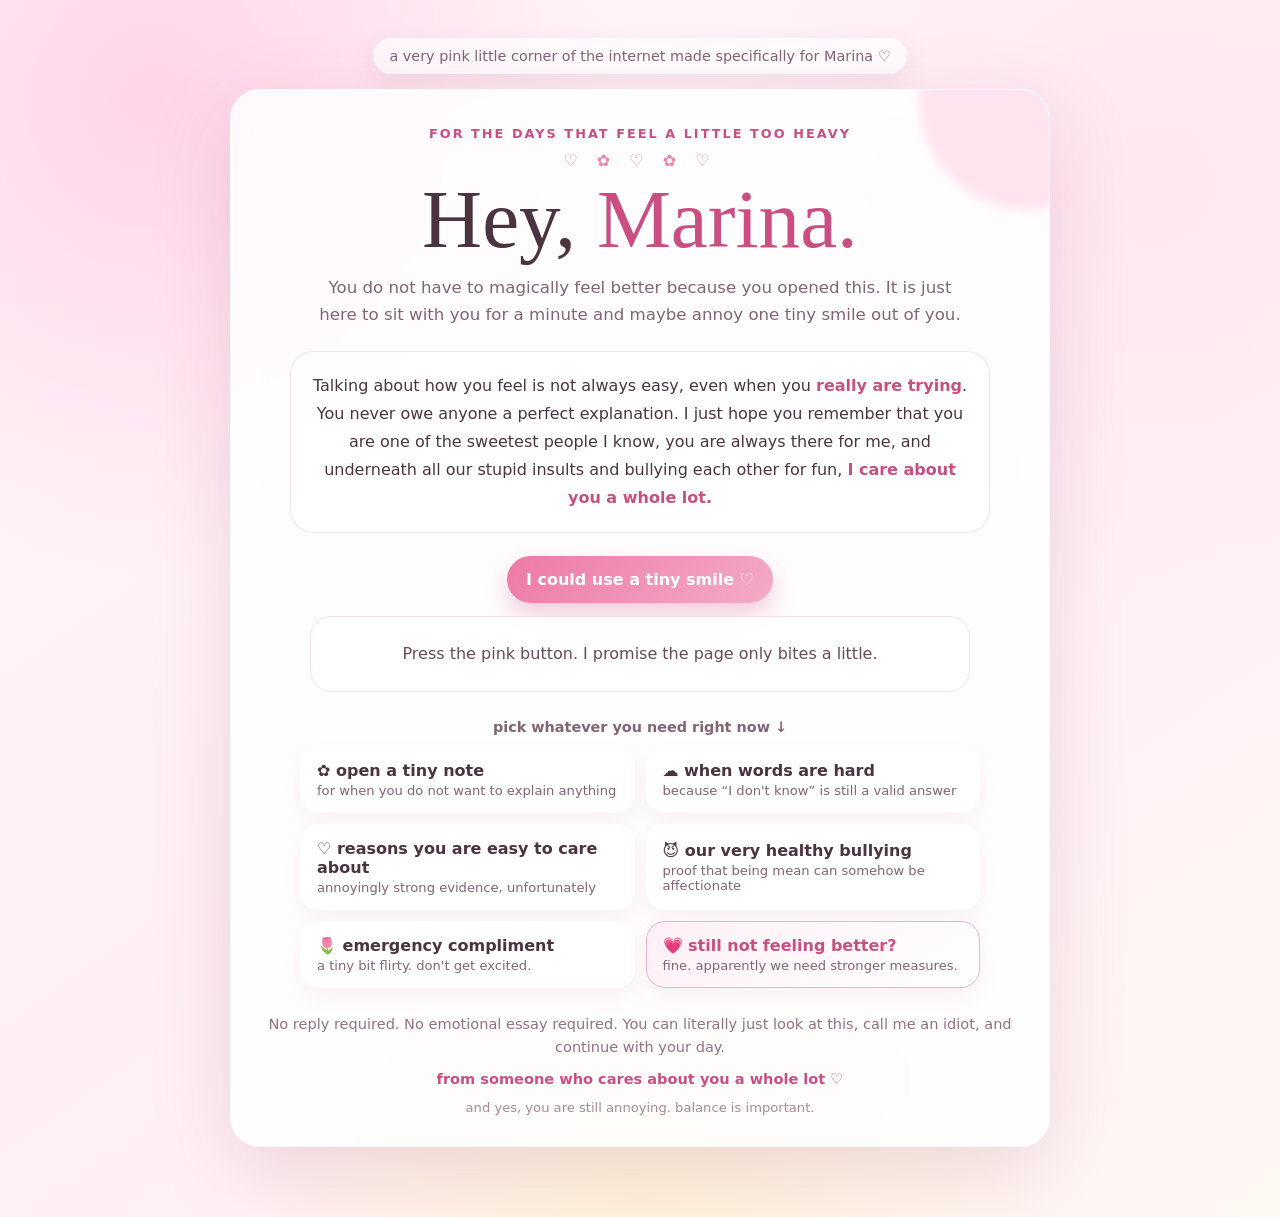
==== commit 3591e56d: "feat: move Marina support sections into interactive popups" ====
--- a/index.html
+++ b/index.html
@@ -1,89 +1 @@
-<!doctype html>
-<html lang="en">
-<head>
-<meta charset="utf-8">
-<meta name="viewport" content="width=device-width,initial-scale=1">
-<meta name="theme-color" content="#ffedf6">
-<title>For Marina ♡</title>
-<style>
-:root{--pink:#ef82ad;--deep:#c94f82;--ink:#4b3440;--muted:#816573;--white:rgba(255,255,255,.82);--line:rgba(201,79,130,.15)}
-*{box-sizing:border-box} html{scroll-behavior:smooth}
-body{margin:0;min-height:100vh;font-family:Inter,ui-rounded,system-ui,-apple-system,"Segoe UI",sans-serif;color:var(--ink);background:radial-gradient(circle at 12% 8%,#ffd4e8 0,transparent 30%),radial-gradient(circle at 90% 15%,#ffe7f2 0,transparent 27%),radial-gradient(circle at 50% 100%,#fff2d9 0,transparent 30%),linear-gradient(145deg,#fff7fb,#ffeef6 52%,#fff8f3);overflow-x:hidden}
-.bg{position:fixed;inset:0;pointer-events:none;overflow:hidden;z-index:0}.float{position:absolute;bottom:-60px;color:rgba(239,130,173,.34);animation:up linear infinite}@keyframes up{to{transform:translateY(-120vh) rotate(30deg);opacity:0}}
-.wrap{position:relative;z-index:1;width:min(940px,calc(100% - 26px));margin:auto;padding:38px 0 70px}.pill{width:max-content;max-width:100%;margin:0 auto 15px;padding:9px 15px;border:1px solid #fff;border-radius:999px;background:rgba(255,255,255,.67);box-shadow:0 10px 28px rgba(154,82,113,.1);font-size:.9rem;color:var(--muted);text-align:center}
-.card{position:relative;overflow:hidden;border:1px solid rgba(255,255,255,.92);border-radius:30px;background:var(--white);backdrop-filter:blur(15px);box-shadow:0 24px 80px rgba(147,72,105,.17);padding:34px 25px}.card:before{content:"";position:absolute;width:220px;height:220px;border-radius:50%;right:-90px;top:-100px;background:#ffd8e9;filter:blur(4px);opacity:.65}.card>*{position:relative;z-index:1}
-.kicker{text-align:center;color:var(--deep);font-size:.8rem;font-weight:800;letter-spacing:.16em;text-transform:uppercase}.hearts{text-align:center;letter-spacing:7px;margin:10px 0;color:var(--pink);animation:pulse 2.5s ease-in-out infinite}@keyframes pulse{50%{transform:scale(1.05)}}
-h1{text-align:center;font-family:Georgia,"Times New Roman",serif;font-size:clamp(2.7rem,8vw,5.2rem);font-weight:500;line-height:.95;margin:8px 0 15px}h1 span{color:var(--deep)}
-.sub{text-align:center;max-width:680px;margin:0 auto;color:var(--muted);font-size:1.04rem;line-height:1.65}.letter{max-width:760px;margin:23px auto 0;padding:21px;border-radius:23px;background:rgba(255,255,255,.72);border:1px solid var(--line);font-size:1.03rem;line-height:1.78;text-align:center}.letter strong{color:var(--deep)}
-.actions{display:flex;justify-content:center;gap:11px;flex-wrap:wrap;margin:23px 0 13px}button{font:inherit;font-weight:800;border:0;border-radius:999px;padding:14px 19px;cursor:pointer;transition:.18s ease}.primary{color:white;background:linear-gradient(135deg,#ed79a7,#f4abc7);box-shadow:0 12px 25px rgba(201,79,130,.27)}.secondary{color:var(--deep);background:white;border:1px solid var(--line);box-shadow:0 9px 22px rgba(145,78,107,.08)}button:hover{transform:translateY(-2px)}button:active{transform:scale(.98)}
-.response{max-width:690px;min-height:76px;margin:10px auto 0;border-radius:21px;padding:16px 18px;background:rgba(255,255,255,.8);border:1px solid var(--line);display:grid;place-items:center;text-align:center;line-height:1.58;color:#684b59;transition:.25s}.response.pop{animation:pop .32s ease}@keyframes pop{50%{transform:scale(1.025)}}
-.note{display:none;max-width:700px;margin:13px auto 0;padding:17px;border-radius:20px;background:#fff7fb;border:1px dashed #eca1bf;text-align:center;line-height:1.65}.note.show{display:block;animation:fade .3s ease}@keyframes fade{from{opacity:0;transform:translateY(7px)}}
-.grid{display:grid;grid-template-columns:repeat(3,1fr);gap:13px;margin-top:20px}.mini{padding:18px;border-radius:21px;background:rgba(255,255,255,.7);border:1px solid rgba(255,255,255,.9);box-shadow:0 10px 24px rgba(150,82,111,.07)}.mini h3{margin:0 0 7px;font-size:1rem}.mini p{margin:0;color:var(--muted);line-height:1.55;font-size:.94rem}
-.reasons{margin-top:17px;padding:20px;border-radius:23px;background:rgba(255,255,255,.68);border:1px solid white}.reasons h2{text-align:center;font-size:1.08rem;margin:0 0 13px}.chips{display:flex;flex-wrap:wrap;justify-content:center;gap:9px}.chip{padding:9px 12px;border-radius:999px;background:white;border:1px solid var(--line);font-size:.9rem;box-shadow:0 7px 17px rgba(150,78,108,.06)}
-.challenge{margin-top:19px;padding:20px;border-radius:24px;background:linear-gradient(145deg,rgba(255,244,250,.95),rgba(255,255,255,.84));border:1px solid var(--line);text-align:center}.challenge h2{font-size:1.15rem;margin:0 0 5px}.challenge>p{color:var(--muted);margin:0 auto 14px;line-height:1.5}.arena{position:relative;height:165px;border-radius:19px;background:repeating-linear-gradient(135deg,rgba(239,130,173,.055),rgba(239,130,173,.055) 10px,rgba(255,255,255,.42) 10px,rgba(255,255,255,.42) 20px);border:1px dashed rgba(201,79,130,.25);overflow:hidden}.runaway{position:absolute;left:50%;top:50%;transform:translate(-50%,-50%);white-space:nowrap;background:#fff;color:var(--deep);border:1px solid #efabc5;box-shadow:0 9px 20px rgba(157,78,113,.13);touch-action:none}.harder{max-width:670px;margin:13px auto 0;min-height:58px;padding:13px;border-radius:18px;background:#fff;border:1px solid var(--line);display:grid;place-items:center;color:#694c59;line-height:1.5}.emergency{display:none;margin:15px auto 0;max-width:690px;padding:18px;border-radius:21px;background:linear-gradient(135deg,#fff,#fff0f7);border:1px solid #efb3ca;line-height:1.65}.emergency.show{display:block;animation:fade .35s ease}.emergency b{color:var(--deep)}
-.footer{text-align:center;margin-top:20px;color:#927180;font-size:.91rem;line-height:1.6}.sign{margin-top:8px;color:var(--deep);font-weight:800}.tinytease{font-size:.82rem;margin-top:7px;color:#aa8897}
-.burst{position:fixed;z-index:10;pointer-events:none;animation:burst 850ms ease forwards}@keyframes burst{to{transform:translate(var(--x),var(--y)) scale(1.6) rotate(18deg);opacity:0}}
-@media(max-width:720px){.wrap{padding-top:24px}.card{padding:27px 15px 22px;border-radius:25px}.grid{grid-template-columns:1fr}.actions button{width:100%}.arena{height:180px}.letter{padding:17px}.pill{font-size:.82rem}}
-</style>
-</head>
-<body>
-<div class="bg" id="bg"></div>
-<main class="wrap">
-<div class="pill">a very pink little safe-ish corner of the internet, made specifically for Marina ♡</div>
-<section class="card">
-<div class="kicker">for the days that feel a little too heavy</div>
-<div class="hearts">♡ ✿ ♡ ✿ ♡</div>
-<h1>Hey, <span>Marina.</span></h1>
-<p class="sub">You do not have to magically feel better just because you opened this. This page is only here to sit with you for a minute and maybe annoy one tiny smile out of you.</p>
-<div class="letter">I know talking about how you feel is not always easy for you, even when you <strong>really are trying</strong>. You never owe anyone a perfect explanation. I also hope you know how much I notice the other side of you too: you are genuinely one of the sweetest people I know, and you are always there for me when I need you. We can insult each other like it is an Olympic sport and then somehow end up laughing about it five minutes later, but underneath all of that, I care about you a lot. So when your brain is being mean to you, this is your reminder that you are cared about, appreciated, and, unfortunately for you, <strong>pretty damn easy to adore.</strong></div>
-<div class="actions"><button class="primary" id="smileBtn">I could use a tiny smile ♡</button><button class="secondary" id="noteBtn">open a tiny note ✿</button></div>
-<div class="response" id="response">Press the pink button. I promise the page only bites a little.</div>
-<div class="note" id="note">You do not have to tell me what is wrong before you are ready. “I don't know,” “not right now,” or even just sitting there quietly is allowed. You have been there for me more times than you probably realize. I can be here too, even if “being here” just means making you a ridiculous pink website.</div>
-<div class="grid">
-<div class="mini"><h3>☁ when words are hard</h3><p>You do not need the perfect sentence. Trying counts. Silence can count too.</p></div>
-<div class="mini"><h3>🫶 important evidence</h3><p>You are one of the sweetest people I know. Yes, even when you are being mean to me for entertainment.</p></div>
-<div class="mini"><h3>🌷 mildly flirty fact</h3><p>Being in a bad mood does not make you any less cute. Very inconvenient for you, I know.</p></div>
-</div>
-<div class="reasons"><h2>tiny reasons you are ridiculously easy to care about ♡</h2><div class="chips"><span class="chip">you always show up</span><span class="chip">you actually try</span><span class="chip">your sweet heart</span><span class="chip">your smile</span><span class="chip">our stupid insults</span><span class="chip">the way we can talk after</span><span class="chip">your cute little attitude</span><span class="chip">because you are you</span></div></div>
-<div class="challenge"><h2>still not feeling better?</h2><p>Okay, rude. Try pressing the button then.</p><div class="arena" id="arena"><button class="runaway" id="runaway">still not feeling better</button></div><div class="harder" id="harder">Surely this will be easy.</div><div class="emergency" id="emergency"><b>Okay, serious one for a second.</b><br>You do not need to be cheerful for me. You do not need to explain anything before you are ready. I just want this to remind you that even on the days you feel off, quiet, overwhelmed, or impossible to cheer up, you are still the same Marina I care about. The goal is not to force you to feel better. It is just to make sure you do not forget you have someone in your corner.</div></div>
-<div class="footer">No reply required. No emotional essay required. You can literally just look at this, call me an idiot, and continue with your day.<div class="sign">from someone who cares about you a whole lot ♡</div><div class="tinytease">and yes, you are still annoying. balance is important.</div></div>
-</section></main>
-<script>
-const smileMessages=[
-"Bad day or not, you are still painfully cute. I checked the rules.",
-"You are one of the sweetest people I know, which is honestly suspicious behavior.",
-"You do not have to explain everything. I can care about you without a full PowerPoint presentation.",
-"You are always there for me, so consider this me showing up for you in the dumbest, pinkest way possible.",
-"Official diagnosis: too much stress, not enough being reminded that you are adorable.",
-"For the record, I still like you when you are grumpy. Unfortunately, there seems to be no cure.",
-"You and I bully each other recreationally, but I hope you know I would never joke about how much I appreciate you.",
-"If today has been rude to you, give me its address. I just want to talk.",
-"You do not need to be okay today. Just be Marina. That is more than enough.",
-"I hope this gets at least half a smile out of you, pretty girl. I am not greedy.",
-"You make things lighter for me more often than you probably realize.",
-"Even when talking about feelings is hard, I notice that you try. That matters to me.",
-"Current status: sweet, important, cute, and still a menace. Nothing has changed.",
-"Your brain may be having a bad day, but its opinion of you is currently rejected for lack of evidence."
-];
-const harderMessages=[
-"Well that won't do. Let's try harder.",
-"Oh, you're stubborn. Fine. Deploying emergency compliments.",
-"Still trying to press it? That's actually kind of cute. Annoying, but cute.",
-"Okay miss impossible-to-cheer-up, I see how this is going to be.",
-"New strategy: aggressive reminder that you mean a lot to me.",
-"You being sad is becoming personally inconvenient because I happen to like your smile.",
-"Fine. Pulling out the serious stuff now. You did this to yourself.",
-"You cannot catch the button, but you did successfully catch another reminder that I care about you.",
-"At this point the button is scared of you. I respect it.",
-"Still here? Good. Then I'm still here too."
-];
-const response=document.getElementById('response'),smileBtn=document.getElementById('smileBtn'),noteBtn=document.getElementById('noteBtn'),note=document.getElementById('note');
-let last=-1;smileBtn.addEventListener('click',()=>{let i;do{i=Math.floor(Math.random()*smileMessages.length)}while(i===last);last=i;response.textContent=smileMessages[i];response.classList.remove('pop');void response.offsetWidth;response.classList.add('pop');heartsBurst(smileBtn);smileBtn.textContent='another one ♡'});
-noteBtn.addEventListener('click',()=>{note.classList.toggle('show');noteBtn.textContent=note.classList.contains('show')?'hide the tiny note ✿':'open a tiny note ✿';heartsBurst(noteBtn)});
-const arena=document.getElementById('arena'),run=document.getElementById('runaway'),harder=document.getElementById('harder'),emergency=document.getElementById('emergency');let tries=0;
-function moveRunaway(e){if(e)e.preventDefault();tries++;const ar=arena.getBoundingClientRect(),br=run.getBoundingClientRect();const maxX=Math.max(4,ar.width-br.width-8),maxY=Math.max(4,ar.height-br.height-8);run.style.left=(4+Math.random()*maxX)+'px';run.style.top=(4+Math.random()*maxY)+'px';run.style.transform='none';harder.textContent=harderMessages[(tries-1)%harderMessages.length];harder.classList.remove('pop');void harder.offsetWidth;harder.classList.add('pop');heartsBurst(run);if(tries>=6)emergency.classList.add('show')}
-['pointerenter','pointerdown','touchstart','focus','click'].forEach(evt=>run.addEventListener(evt,moveRunaway,{passive:false}));
-function heartsBurst(el){const r=el.getBoundingClientRect();for(let i=0;i<10;i++){const s=document.createElement('span');s.className='burst';s.textContent=i%3?'♡':'✿';s.style.left=(r.left+r.width/2)+'px';s.style.top=(r.top+r.height/2)+'px';s.style.color=i%2?'#e875a4':'#c94f82';s.style.setProperty('--x',(Math.random()*180-90)+'px');s.style.setProperty('--y',(-40-Math.random()*120)+'px');document.body.appendChild(s);setTimeout(()=>s.remove(),900)}}
-const bg=document.getElementById('bg');for(let i=0;i<22;i++){const f=document.createElement('span');f.className='float';f.textContent=i%3?'♡':'✦';f.style.left=Math.random()*100+'vw';f.style.fontSize=(12+Math.random()*18)+'px';f.style.animationDuration=(10+Math.random()*12)+'s';f.style.animationDelay=(-Math.random()*18)+'s';bg.appendChild(f)}
-</script>
-</body></html>
+<!doctype html><html lang="en"><head><meta charset="utf-8"><meta name="viewport" content="width=device-width,initial-scale=1"><meta name="theme-color" content="#ffedf6"><title>For Marina ♡</title><style>:root{--pink:#ef82ad;--deep:#c94f82;--ink:#4b3440;--muted:#816573;--white:rgba(255,255,255,.84);--line:rgba(201,79,130,.16);--shadow:0 24px 80px rgba(147,72,105,.17)}*{box-sizing:border-box}html{scroll-behavior:smooth}body{margin:0;min-height:100vh;font-family:Inter,ui-rounded,system-ui,-apple-system,"Segoe UI",sans-serif;color:var(--ink);background:radial-gradient(circle at 12% 8%,#ffd4e8 0,transparent 30%),radial-gradient(circle at 90% 15%,#ffe7f2 0,transparent 27%),radial-gradient(circle at 50% 100%,#fff2d9 0,transparent 30%),linear-gradient(145deg,#fff7fb,#ffeef6 52%,#fff8f3);overflow-x:hidden}.bg{position:fixed;inset:0;pointer-events:none;overflow:hidden;z-index:0}.float{position:absolute;bottom:-60px;color:rgba(239,130,173,.34);animation:up linear infinite}@keyframes up{to{transform:translateY(-120vh) rotate(30deg);opacity:0}}.wrap{position:relative;z-index:1;width:min(820px,calc(100% - 26px));margin:auto;padding:38px 0 70px}.pill{width:max-content;max-width:100%;margin:0 auto 15px;padding:9px 15px;border:1px solid #fff;border-radius:999px;background:rgba(255,255,255,.67);box-shadow:0 10px 28px rgba(154,82,113,.1);font-size:.9rem;color:var(--muted);text-align:center}.card{position:relative;overflow:hidden;border:1px solid rgba(255,255,255,.92);border-radius:30px;background:var(--white);backdrop-filter:blur(15px);box-shadow:var(--shadow);padding:36px 26px 28px}.card:before{content:"";position:absolute;width:220px;height:220px;border-radius:50%;right:-90px;top:-100px;background:#ffd8e9;filter:blur(4px);opacity:.65}.card>*{position:relative;z-index:1}.kicker{text-align:center;color:var(--deep);font-size:.8rem;font-weight:800;letter-spacing:.16em;text-transform:uppercase}.hearts{text-align:center;letter-spacing:7px;margin:10px 0;color:var(--pink);animation:pulse 2.5s ease-in-out infinite}@keyframes pulse{50%{transform:scale(1.05)}}h1{text-align:center;font-family:Georgia,"Times New Roman",serif;font-size:clamp(2.7rem,8vw,5.2rem);font-weight:500;line-height:.95;margin:8px 0 15px}h1 span{color:var(--deep)}.sub{text-align:center;max-width:650px;margin:0 auto;color:var(--muted);font-size:1.04rem;line-height:1.65}.letter{max-width:700px;margin:22px auto 0;padding:20px;border-radius:23px;background:rgba(255,255,255,.72);border:1px solid var(--line);font-size:1rem;line-height:1.75;text-align:center}.letter strong{color:var(--deep)}.actions{display:flex;justify-content:center;gap:11px;flex-wrap:wrap;margin:23px 0 13px}button{font:inherit;font-weight:800;border:0;border-radius:999px;padding:14px 19px;cursor:pointer;transition:.18s ease}.primary{color:white;background:linear-gradient(135deg,#ed79a7,#f4abc7);box-shadow:0 12px 25px rgba(201,79,130,.27)}.secondary{color:var(--deep);background:white;border:1px solid var(--line);box-shadow:0 9px 22px rgba(145,78,107,.08)}button:hover{transform:translateY(-2px)}button:active{transform:scale(.98)}.response{max-width:660px;min-height:76px;margin:10px auto 0;border-radius:21px;padding:16px 18px;background:rgba(255,255,255,.8);border:1px solid var(--line);display:grid;place-items:center;text-align:center;line-height:1.58;color:#684b59;transition:.25s}.response.pop{animation:pop .32s ease}@keyframes pop{50%{transform:scale(1.025)}}.menuTitle{text-align:center;margin:27px 0 11px;font-size:.9rem;color:var(--muted);font-weight:800}.menu{display:grid;grid-template-columns:repeat(2,1fr);gap:11px;max-width:680px;margin:0 auto}.menu button{min-height:64px;text-align:left;padding:14px 16px;border-radius:19px;background:rgba(255,255,255,.79);border:1px solid rgba(255,255,255,.95);box-shadow:0 9px 21px rgba(149,81,110,.07);color:var(--ink);font-weight:800}.menu button span{display:block;color:var(--muted);font-weight:500;font-size:.82rem;margin-top:3px}.menu button:hover{background:#fff;transform:translateY(-2px)}.menu .danger{background:linear-gradient(145deg,#fff0f6,#fff);border:1px solid #efb1ca;color:var(--deep)}.footer{text-align:center;margin-top:24px;color:#927180;font-size:.91rem;line-height:1.6}.sign{margin-top:8px;color:var(--deep);font-weight:800}.tinytease{font-size:.82rem;margin-top:7px;color:#aa8897}.burst{position:fixed;z-index:30;pointer-events:none;animation:burst 850ms ease forwards}@keyframes burst{to{transform:translate(var(--x),var(--y)) scale(1.6) rotate(18deg);opacity:0}}.modal{position:fixed;inset:0;z-index:20;display:none;align-items:center;justify-content:center;padding:18px;background:rgba(85,48,66,.28);backdrop-filter:blur(8px)}.modal.show{display:flex;animation:fadeBg .2s ease}@keyframes fadeBg{from{opacity:0}}.modalCard{position:relative;width:min(560px,100%);max-height:min(82vh,720px);overflow:auto;border-radius:27px;padding:27px 22px 22px;background:linear-gradient(145deg,rgba(255,255,255,.97),rgba(255,245,250,.97));border:1px solid #fff;box-shadow:0 28px 90px rgba(95,48,69,.25);animation:modalIn .25s ease}@keyframes modalIn{from{opacity:0;transform:translateY(10px) scale(.97)}}.close{position:absolute;right:13px;top:12px;width:37px;height:37px;padding:0;border-radius:50%;background:#fff;color:var(--deep);border:1px solid var(--line);font-size:1.15rem}.modalIcon{text-align:center;font-size:2rem;margin:2px 0 7px}.modalCard h2{text-align:center;margin:0 35px 10px;font-family:Georgia,"Times New Roman",serif;font-weight:500;font-size:2rem;color:var(--deep)}.modalBody{color:#694f5c;line-height:1.7;text-align:center}.modalBody p{margin:10px 0}.modalBody strong{color:var(--deep)}.tags{display:flex;flex-wrap:wrap;justify-content:center;gap:9px;margin-top:15px}.tag{padding:9px 12px;border-radius:999px;background:#fff;border:1px solid var(--line);box-shadow:0 6px 16px rgba(150,78,108,.06);font-size:.9rem;color:var(--ink)}.quoteBox{margin-top:14px;padding:16px;border-radius:19px;background:#fff;border:1px solid var(--line);color:#654956}.modalAction{margin-top:16px}.modalAction button{width:100%}.arena{position:relative;height:190px;margin-top:14px;border-radius:19px;background:repeating-linear-gradient(135deg,rgba(239,130,173,.055),rgba(239,130,173,.055) 10px,rgba(255,255,255,.55) 10px,rgba(255,255,255,.55) 20px);border:1px dashed rgba(201,79,130,.25);overflow:hidden}.runaway{position:absolute;left:50%;top:50%;transform:translate(-50%,-50%);white-space:nowrap;background:#fff;color:var(--deep);border:1px solid #efabc5;box-shadow:0 9px 20px rgba(157,78,113,.13);touch-action:none}.harder{margin:12px auto 0;min-height:60px;padding:13px;border-radius:18px;background:#fff;border:1px solid var(--line);display:grid;place-items:center;color:#694c59;line-height:1.5}.emergency{display:none;margin:13px auto 0;padding:16px;border-radius:19px;background:linear-gradient(135deg,#fff,#fff0f7);border:1px solid #efb3ca;line-height:1.65}.emergency.show{display:block;animation:fade .35s ease}@keyframes fade{from{opacity:0;transform:translateY(7px)}}@media(max-width:650px){.wrap{padding-top:24px}.card{padding:28px 15px 22px;border-radius:25px}.actions button{width:100%}.menu{grid-template-columns:1fr}.letter{padding:17px}.pill{font-size:.82rem}.modalCard{padding:26px 16px 18px}.modalCard h2{font-size:1.7rem}.arena{height:205px}}</style></head><body><div class="bg" id="bg"></div><main class="wrap"><div class="pill">a very pink little corner of the internet made specifically for Marina ♡</div><section class="card"><div class="kicker">for the days that feel a little too heavy</div><div class="hearts">♡ ✿ ♡ ✿ ♡</div><h1>Hey, <span>Marina.</span></h1><p class="sub">You do not have to magically feel better because you opened this. It is just here to sit with you for a minute and maybe annoy one tiny smile out of you.</p><div class="letter">Talking about how you feel is not always easy, even when you <strong>really are trying</strong>. You never owe anyone a perfect explanation. I just hope you remember that you are one of the sweetest people I know, you are always there for me, and underneath all our stupid insults and bullying each other for fun, <strong>I care about you a whole lot.</strong></div><div class="actions"><button class="primary" id="smileBtn">I could use a tiny smile ♡</button></div><div class="response" id="response">Press the pink button. I promise the page only bites a little.</div><div class="menuTitle">pick whatever you need right now ↓</div><div class="menu"><button data-open="note">✿ open a tiny note<span>for when you do not want to explain anything</span></button><button data-open="words">☁ when words are hard<span>because “I don't know” is still a valid answer</span></button><button data-open="reasons">♡ reasons you are easy to care about<span>annoyingly strong evidence, unfortunately</span></button><button data-open="us">😈 our very healthy bullying<span>proof that being mean can somehow be affectionate</span></button><button data-open="flirty">🌷 emergency compliment<span>a tiny bit flirty. don't get excited.</span></button><button class="danger" data-open="still">💗 still not feeling better?<span>fine. apparently we need stronger measures.</span></button></div><div class="footer">No reply required. No emotional essay required. You can literally just look at this, call me an idiot, and continue with your day.<div class="sign">from someone who cares about you a whole lot ♡</div><div class="tinytease">and yes, you are still annoying. balance is important.</div></div></section></main><div class="modal" id="modal" aria-hidden="true"><div class="modalCard" id="modalCard"><button class="close" id="closeBtn" aria-label="Close">×</button><div class="modalIcon" id="modalIcon">♡</div><h2 id="modalTitle"></h2><div class="modalBody" id="modalBody"></div></div></div><script>const smileMessages=["Bad day or not, you are still painfully cute. I checked the rules.","You are one of the sweetest people I know, which is honestly suspicious behavior.","You do not have to explain everything. I can care about you without a full PowerPoint presentation.","You are always there for me, so consider this me showing up for you in the dumbest, pinkest way possible.","Official diagnosis: too much stress, not enough being reminded that you are adorable.","For the record, I still like you when you are grumpy. Unfortunately, there seems to be no cure.","You and I bully each other recreationally, but I hope you know I would never joke about how much I appreciate you.","If today has been rude to you, give me its address. I just want to talk.","You do not need to be okay today. Just be Marina. That is more than enough.","I hope this gets at least half a smile out of you, pretty girl. I am not greedy.","You make things lighter for me more often than you probably realize.","Even when talking about feelings is hard, I notice that you try. That matters to me.","Current status: sweet, important, cute, and still a menace. Nothing has changed.","Your brain may be having a bad day, but its opinion of you is currently rejected for lack of evidence."];const harderMessages=["Well that won't do. Let's try harder.","Oh, you're stubborn. Fine. Deploying emergency compliments.","Still trying to press it? That's actually kind of cute. Annoying, but cute.","Okay miss impossible-to-cheer-up, I see how this is going to be.","New strategy: aggressive reminder that you mean a lot to me.","You being sad is becoming personally inconvenient because I happen to like your smile.","Fine. Pulling out the serious stuff now. You did this to yourself.","You cannot catch the button, but you did successfully catch another reminder that I care about you.","At this point the button is scared of you. I respect it.","Still here? Good. Then I'm still here too."];const flirtyMessages=["Even in a bad mood you are still stupidly pretty. Terrible system, honestly.","I was going to be normal about you, but then you had to go and be adorable. Rude.","Your smile is kind of my favorite, so yes, I am officially requesting its return whenever it is ready.","You are cute when you are happy, cute when you are grumpy, and deeply irritating for making both true.","I hope you know I would choose talking to you over a suspicious number of productive activities.","Pretty girl privileges are currently active. You are allowed to rest."];const content={note:{icon:'✿',title:'a tiny note for you',html:`<p>You do not have to tell me what is wrong before you are ready.</p><p><strong>“I don't know,” “not right now,”</strong> or even just sitting there quietly is allowed.</p><div class="quoteBox">You have been there for me more times than you probably realize. I can be here too, even if “being here” means making you a ridiculous pink website.</div>`},words:{icon:'☁',title:'when words are hard',html:`<p>You do not need the perfect sentence to deserve support.</p><p>Trying counts. Changing your mind counts. Silence counts. Saying “I don't know how to explain it” counts too.</p><div class="quoteBox">You can take your time. I would rather understand you slowly than make you feel rushed into saying something you are not ready to say.</div>`},reasons:{icon:'♡',title:'annoying evidence that you matter',html:`<p>I have collected some extremely scientific evidence:</p><div class="tags"><span class="tag">you always show up</span><span class="tag">you actually try</span><span class="tag">your sweet heart</span><span class="tag">your smile</span><span class="tag">our stupid insults</span><span class="tag">the way we always talk after</span><span class="tag">your cute little attitude</span><span class="tag">you make things lighter</span><span class="tag">because you are you</span></div>`},us:{icon:'😈',title:'about our completely normal friendship',html:`<p>We insult each other like it is a competitive sport, somehow make each other laugh, and then actually talk when something crosses a line.</p><p>That is one of my favorite things about us.</p><div class="quoteBox">So yes, I will continue bullying you. But I will also continue caring about you underneath every single dumb joke. Unfortunately, you are stuck with both.</div>`},flirty:{icon:'🌷',title:'emergency compliment department',html:`<p id="flirtyText">You are cute. This is not new information.</p><div class="modalAction"><button class="primary" id="flirtyBtn">give me another one ♡</button></div>`},still:{icon:'💗',title:'still not feeling better?',html:`<p>Okay, rude. Try pressing the button then.</p><div class="arena" id="arena"><button class="runaway" id="runaway">still not feeling better</button></div><div class="harder" id="harder">Surely this will be easy.</div><div class="emergency" id="emergency"><strong>Okay, serious one for a second.</strong><br><br>You do not need to be cheerful for me. You do not need to explain anything before you are ready. Even on the days you feel quiet, overwhelmed, off, or impossible to cheer up, you are still the same Marina I care about. The point of this is not to force you to feel better. It is just to make sure you do not forget you have someone in your corner.</div>`}};const response=document.getElementById('response'),smileBtn=document.getElementById('smileBtn');let last=-1;smileBtn.addEventListener('click',()=>{let i;do{i=Math.floor(Math.random()*smileMessages.length)}while(i===last);last=i;response.textContent=smileMessages[i];response.classList.remove('pop');void response.offsetWidth;response.classList.add('pop');heartsBurst(smileBtn);smileBtn.textContent='another one ♡'});const modal=document.getElementById('modal'),modalTitle=document.getElementById('modalTitle'),modalIcon=document.getElementById('modalIcon'),modalBody=document.getElementById('modalBody'),closeBtn=document.getElementById('closeBtn');function openModal(key){const c=content[key];modalTitle.textContent=c.title;modalIcon.textContent=c.icon;modalBody.innerHTML=c.html;modal.classList.add('show');modal.setAttribute('aria-hidden','false');document.body.style.overflow='hidden';if(key==='flirty')setupFlirty();if(key==='still')setupRunaway();}function closeModal(){modal.classList.remove('show');modal.setAttribute('aria-hidden','true');document.body.style.overflow='';}document.querySelectorAll('[data-open]').forEach(b=>b.addEventListener('click',()=>{openModal(b.dataset.open);heartsBurst(b)}));closeBtn.addEventListener('click',closeModal);modal.addEventListener('click',e=>{if(e.target===modal)closeModal()});document.addEventListener('keydown',e=>{if(e.key==='Escape')closeModal()});function setupFlirty(){const txt=document.getElementById('flirtyText'),btn=document.getElementById('flirtyBtn');let i=Math.floor(Math.random()*flirtyMessages.length);txt.textContent=flirtyMessages[i];btn.addEventListener('click',()=>{let n;do{n=Math.floor(Math.random()*flirtyMessages.length)}while(n===i);i=n;txt.textContent=flirtyMessages[i];heartsBurst(btn)});}function setupRunaway(){const arena=document.getElementById('arena'),run=document.getElementById('runaway'),harder=document.getElementById('harder'),emergency=document.getElementById('emergency');let tries=0;function move(e){if(e)e.preventDefault();tries++;const ar=arena.getBoundingClientRect(),br=run.getBoundingClientRect();const maxX=Math.max(4,ar.width-br.width-8),maxY=Math.max(4,ar.height-br.height-8);run.style.left=(4+Math.random()*maxX)+'px';run.style.top=(4+Math.random()*maxY)+'px';run.style.transform='none';harder.textContent=harderMessages[(tries-1)%harderMessages.length];harder.classList.remove('pop');void harder.offsetWidth;harder.classList.add('pop');heartsBurst(run);if(tries>=6)emergency.classList.add('show');}['pointerenter','pointerdown','touchstart','focus','click'].forEach(evt=>run.addEventListener(evt,move,{passive:false}));}function heartsBurst(el){const r=el.getBoundingClientRect();for(let i=0;i<10;i++){const h=document.createElement('div');h.className='burst';h.textContent=i%3?'♡':'✿';h.style.left=(r.left+r.width/2)+'px';h.style.top=(r.top+r.height/2)+'px';h.style.color=i%2?'#ef82ad':'#c94f82';h.style.setProperty('--x',(Math.random()*180-90)+'px');h.style.setProperty('--y',(-40-Math.random()*130)+'px');document.body.appendChild(h);setTimeout(()=>h.remove(),900)}}const bg=document.getElementById('bg');for(let i=0;i<22;i++){const f=document.createElement('div');f.className='float';f.textContent=Math.random()>.45?'♡':'✦';f.style.left=Math.random()*100+'vw';f.style.fontSize=(12+Math.random()*20)+'px';f.style.animationDuration=(10+Math.random()*14)+'s';f.style.animationDelay=(-Math.random()*18)+'s';bg.appendChild(f)}</script></body></html>
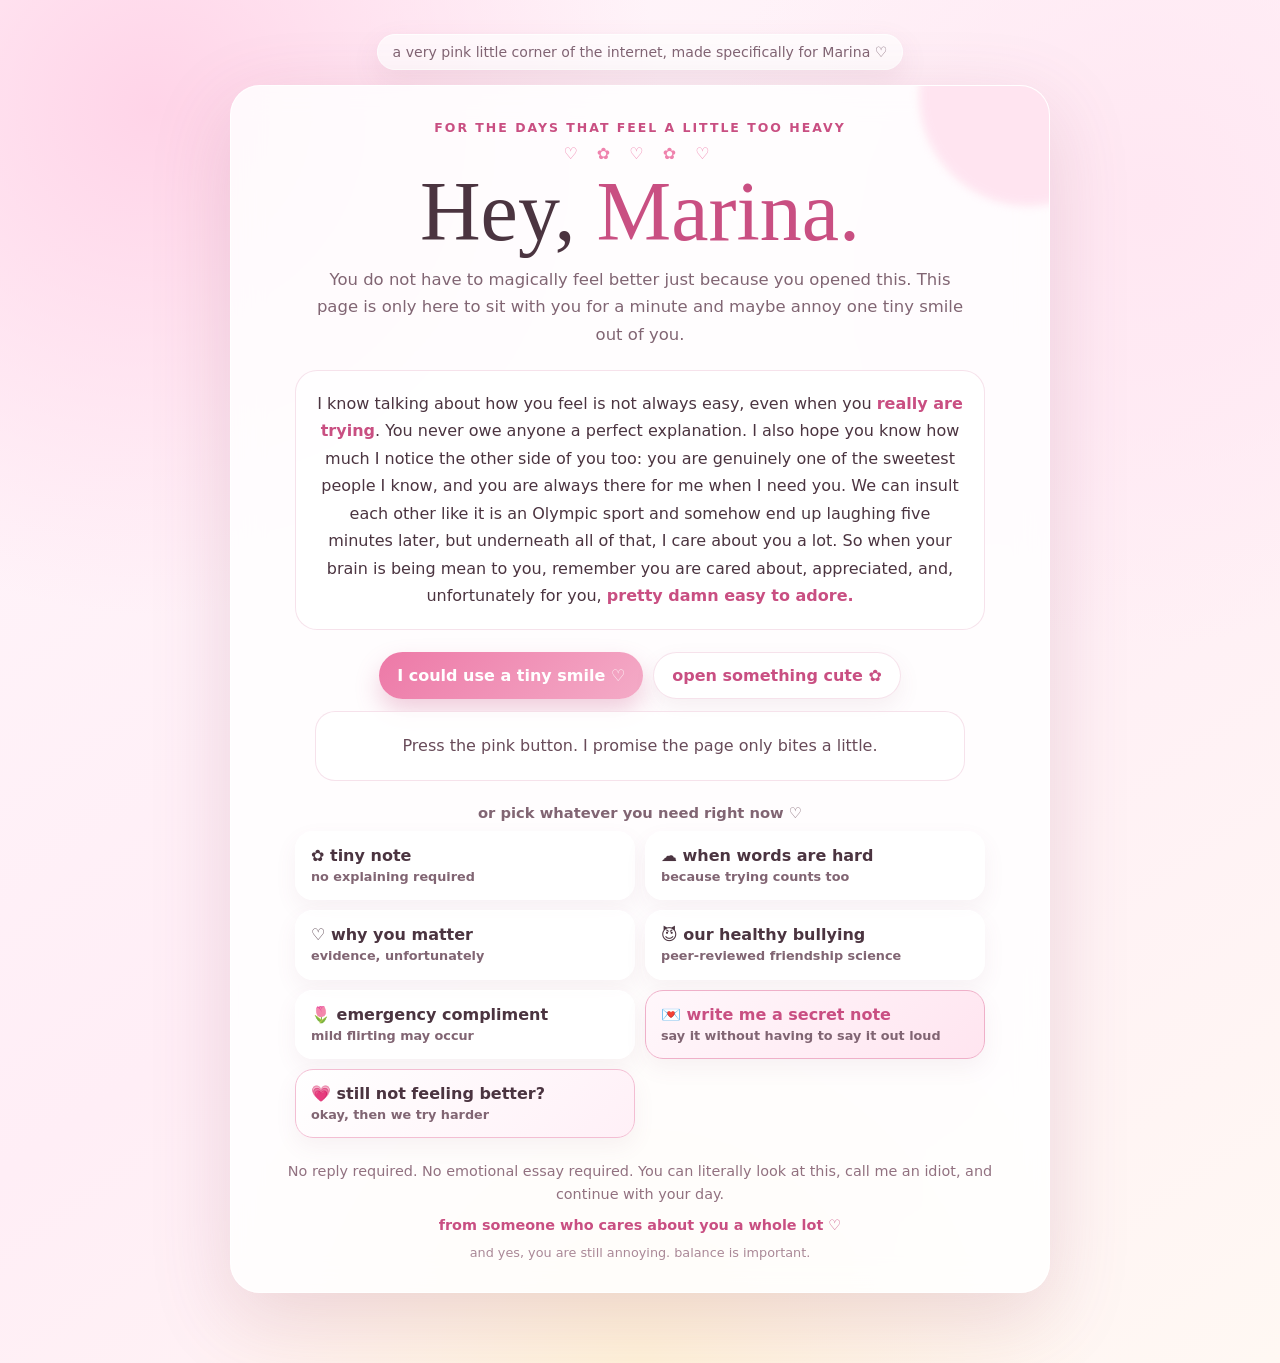
==== commit 8a5b2f60: "feat: add private feelings note popup" ====
--- a/index.html
+++ b/index.html
@@ -1 +1,128 @@
-<!doctype html><html lang="en"><head><meta charset="utf-8"><meta name="viewport" content="width=device-width,initial-scale=1"><meta name="theme-color" content="#ffedf6"><title>For Marina ♡</title><style>:root{--pink:#ef82ad;--deep:#c94f82;--ink:#4b3440;--muted:#816573;--white:rgba(255,255,255,.84);--line:rgba(201,79,130,.16);--shadow:0 24px 80px rgba(147,72,105,.17)}*{box-sizing:border-box}html{scroll-behavior:smooth}body{margin:0;min-height:100vh;font-family:Inter,ui-rounded,system-ui,-apple-system,"Segoe UI",sans-serif;color:var(--ink);background:radial-gradient(circle at 12% 8%,#ffd4e8 0,transparent 30%),radial-gradient(circle at 90% 15%,#ffe7f2 0,transparent 27%),radial-gradient(circle at 50% 100%,#fff2d9 0,transparent 30%),linear-gradient(145deg,#fff7fb,#ffeef6 52%,#fff8f3);overflow-x:hidden}.bg{position:fixed;inset:0;pointer-events:none;overflow:hidden;z-index:0}.float{position:absolute;bottom:-60px;color:rgba(239,130,173,.34);animation:up linear infinite}@keyframes up{to{transform:translateY(-120vh) rotate(30deg);opacity:0}}.wrap{position:relative;z-index:1;width:min(820px,calc(100% - 26px));margin:auto;padding:38px 0 70px}.pill{width:max-content;max-width:100%;margin:0 auto 15px;padding:9px 15px;border:1px solid #fff;border-radius:999px;background:rgba(255,255,255,.67);box-shadow:0 10px 28px rgba(154,82,113,.1);font-size:.9rem;color:var(--muted);text-align:center}.card{position:relative;overflow:hidden;border:1px solid rgba(255,255,255,.92);border-radius:30px;background:var(--white);backdrop-filter:blur(15px);box-shadow:var(--shadow);padding:36px 26px 28px}.card:before{content:"";position:absolute;width:220px;height:220px;border-radius:50%;right:-90px;top:-100px;background:#ffd8e9;filter:blur(4px);opacity:.65}.card>*{position:relative;z-index:1}.kicker{text-align:center;color:var(--deep);font-size:.8rem;font-weight:800;letter-spacing:.16em;text-transform:uppercase}.hearts{text-align:center;letter-spacing:7px;margin:10px 0;color:var(--pink);animation:pulse 2.5s ease-in-out infinite}@keyframes pulse{50%{transform:scale(1.05)}}h1{text-align:center;font-family:Georgia,"Times New Roman",serif;font-size:clamp(2.7rem,8vw,5.2rem);font-weight:500;line-height:.95;margin:8px 0 15px}h1 span{color:var(--deep)}.sub{text-align:center;max-width:650px;margin:0 auto;color:var(--muted);font-size:1.04rem;line-height:1.65}.letter{max-width:700px;margin:22px auto 0;padding:20px;border-radius:23px;background:rgba(255,255,255,.72);border:1px solid var(--line);font-size:1rem;line-height:1.75;text-align:center}.letter strong{color:var(--deep)}.actions{display:flex;justify-content:center;gap:11px;flex-wrap:wrap;margin:23px 0 13px}button{font:inherit;font-weight:800;border:0;border-radius:999px;padding:14px 19px;cursor:pointer;transition:.18s ease}.primary{color:white;background:linear-gradient(135deg,#ed79a7,#f4abc7);box-shadow:0 12px 25px rgba(201,79,130,.27)}.secondary{color:var(--deep);background:white;border:1px solid var(--line);box-shadow:0 9px 22px rgba(145,78,107,.08)}button:hover{transform:translateY(-2px)}button:active{transform:scale(.98)}.response{max-width:660px;min-height:76px;margin:10px auto 0;border-radius:21px;padding:16px 18px;background:rgba(255,255,255,.8);border:1px solid var(--line);display:grid;place-items:center;text-align:center;line-height:1.58;color:#684b59;transition:.25s}.response.pop{animation:pop .32s ease}@keyframes pop{50%{transform:scale(1.025)}}.menuTitle{text-align:center;margin:27px 0 11px;font-size:.9rem;color:var(--muted);font-weight:800}.menu{display:grid;grid-template-columns:repeat(2,1fr);gap:11px;max-width:680px;margin:0 auto}.menu button{min-height:64px;text-align:left;padding:14px 16px;border-radius:19px;background:rgba(255,255,255,.79);border:1px solid rgba(255,255,255,.95);box-shadow:0 9px 21px rgba(149,81,110,.07);color:var(--ink);font-weight:800}.menu button span{display:block;color:var(--muted);font-weight:500;font-size:.82rem;margin-top:3px}.menu button:hover{background:#fff;transform:translateY(-2px)}.menu .danger{background:linear-gradient(145deg,#fff0f6,#fff);border:1px solid #efb1ca;color:var(--deep)}.footer{text-align:center;margin-top:24px;color:#927180;font-size:.91rem;line-height:1.6}.sign{margin-top:8px;color:var(--deep);font-weight:800}.tinytease{font-size:.82rem;margin-top:7px;color:#aa8897}.burst{position:fixed;z-index:30;pointer-events:none;animation:burst 850ms ease forwards}@keyframes burst{to{transform:translate(var(--x),var(--y)) scale(1.6) rotate(18deg);opacity:0}}.modal{position:fixed;inset:0;z-index:20;display:none;align-items:center;justify-content:center;padding:18px;background:rgba(85,48,66,.28);backdrop-filter:blur(8px)}.modal.show{display:flex;animation:fadeBg .2s ease}@keyframes fadeBg{from{opacity:0}}.modalCard{position:relative;width:min(560px,100%);max-height:min(82vh,720px);overflow:auto;border-radius:27px;padding:27px 22px 22px;background:linear-gradient(145deg,rgba(255,255,255,.97),rgba(255,245,250,.97));border:1px solid #fff;box-shadow:0 28px 90px rgba(95,48,69,.25);animation:modalIn .25s ease}@keyframes modalIn{from{opacity:0;transform:translateY(10px) scale(.97)}}.close{position:absolute;right:13px;top:12px;width:37px;height:37px;padding:0;border-radius:50%;background:#fff;color:var(--deep);border:1px solid var(--line);font-size:1.15rem}.modalIcon{text-align:center;font-size:2rem;margin:2px 0 7px}.modalCard h2{text-align:center;margin:0 35px 10px;font-family:Georgia,"Times New Roman",serif;font-weight:500;font-size:2rem;color:var(--deep)}.modalBody{color:#694f5c;line-height:1.7;text-align:center}.modalBody p{margin:10px 0}.modalBody strong{color:var(--deep)}.tags{display:flex;flex-wrap:wrap;justify-content:center;gap:9px;margin-top:15px}.tag{padding:9px 12px;border-radius:999px;background:#fff;border:1px solid var(--line);box-shadow:0 6px 16px rgba(150,78,108,.06);font-size:.9rem;color:var(--ink)}.quoteBox{margin-top:14px;padding:16px;border-radius:19px;background:#fff;border:1px solid var(--line);color:#654956}.modalAction{margin-top:16px}.modalAction button{width:100%}.arena{position:relative;height:190px;margin-top:14px;border-radius:19px;background:repeating-linear-gradient(135deg,rgba(239,130,173,.055),rgba(239,130,173,.055) 10px,rgba(255,255,255,.55) 10px,rgba(255,255,255,.55) 20px);border:1px dashed rgba(201,79,130,.25);overflow:hidden}.runaway{position:absolute;left:50%;top:50%;transform:translate(-50%,-50%);white-space:nowrap;background:#fff;color:var(--deep);border:1px solid #efabc5;box-shadow:0 9px 20px rgba(157,78,113,.13);touch-action:none}.harder{margin:12px auto 0;min-height:60px;padding:13px;border-radius:18px;background:#fff;border:1px solid var(--line);display:grid;place-items:center;color:#694c59;line-height:1.5}.emergency{display:none;margin:13px auto 0;padding:16px;border-radius:19px;background:linear-gradient(135deg,#fff,#fff0f7);border:1px solid #efb3ca;line-height:1.65}.emergency.show{display:block;animation:fade .35s ease}@keyframes fade{from{opacity:0;transform:translateY(7px)}}@media(max-width:650px){.wrap{padding-top:24px}.card{padding:28px 15px 22px;border-radius:25px}.actions button{width:100%}.menu{grid-template-columns:1fr}.letter{padding:17px}.pill{font-size:.82rem}.modalCard{padding:26px 16px 18px}.modalCard h2{font-size:1.7rem}.arena{height:205px}}</style></head><body><div class="bg" id="bg"></div><main class="wrap"><div class="pill">a very pink little corner of the internet made specifically for Marina ♡</div><section class="card"><div class="kicker">for the days that feel a little too heavy</div><div class="hearts">♡ ✿ ♡ ✿ ♡</div><h1>Hey, <span>Marina.</span></h1><p class="sub">You do not have to magically feel better because you opened this. It is just here to sit with you for a minute and maybe annoy one tiny smile out of you.</p><div class="letter">Talking about how you feel is not always easy, even when you <strong>really are trying</strong>. You never owe anyone a perfect explanation. I just hope you remember that you are one of the sweetest people I know, you are always there for me, and underneath all our stupid insults and bullying each other for fun, <strong>I care about you a whole lot.</strong></div><div class="actions"><button class="primary" id="smileBtn">I could use a tiny smile ♡</button></div><div class="response" id="response">Press the pink button. I promise the page only bites a little.</div><div class="menuTitle">pick whatever you need right now ↓</div><div class="menu"><button data-open="note">✿ open a tiny note<span>for when you do not want to explain anything</span></button><button data-open="words">☁ when words are hard<span>because “I don't know” is still a valid answer</span></button><button data-open="reasons">♡ reasons you are easy to care about<span>annoyingly strong evidence, unfortunately</span></button><button data-open="us">😈 our very healthy bullying<span>proof that being mean can somehow be affectionate</span></button><button data-open="flirty">🌷 emergency compliment<span>a tiny bit flirty. don't get excited.</span></button><button class="danger" data-open="still">💗 still not feeling better?<span>fine. apparently we need stronger measures.</span></button></div><div class="footer">No reply required. No emotional essay required. You can literally just look at this, call me an idiot, and continue with your day.<div class="sign">from someone who cares about you a whole lot ♡</div><div class="tinytease">and yes, you are still annoying. balance is important.</div></div></section></main><div class="modal" id="modal" aria-hidden="true"><div class="modalCard" id="modalCard"><button class="close" id="closeBtn" aria-label="Close">×</button><div class="modalIcon" id="modalIcon">♡</div><h2 id="modalTitle"></h2><div class="modalBody" id="modalBody"></div></div></div><script>const smileMessages=["Bad day or not, you are still painfully cute. I checked the rules.","You are one of the sweetest people I know, which is honestly suspicious behavior.","You do not have to explain everything. I can care about you without a full PowerPoint presentation.","You are always there for me, so consider this me showing up for you in the dumbest, pinkest way possible.","Official diagnosis: too much stress, not enough being reminded that you are adorable.","For the record, I still like you when you are grumpy. Unfortunately, there seems to be no cure.","You and I bully each other recreationally, but I hope you know I would never joke about how much I appreciate you.","If today has been rude to you, give me its address. I just want to talk.","You do not need to be okay today. Just be Marina. That is more than enough.","I hope this gets at least half a smile out of you, pretty girl. I am not greedy.","You make things lighter for me more often than you probably realize.","Even when talking about feelings is hard, I notice that you try. That matters to me.","Current status: sweet, important, cute, and still a menace. Nothing has changed.","Your brain may be having a bad day, but its opinion of you is currently rejected for lack of evidence."];const harderMessages=["Well that won't do. Let's try harder.","Oh, you're stubborn. Fine. Deploying emergency compliments.","Still trying to press it? That's actually kind of cute. Annoying, but cute.","Okay miss impossible-to-cheer-up, I see how this is going to be.","New strategy: aggressive reminder that you mean a lot to me.","You being sad is becoming personally inconvenient because I happen to like your smile.","Fine. Pulling out the serious stuff now. You did this to yourself.","You cannot catch the button, but you did successfully catch another reminder that I care about you.","At this point the button is scared of you. I respect it.","Still here? Good. Then I'm still here too."];const flirtyMessages=["Even in a bad mood you are still stupidly pretty. Terrible system, honestly.","I was going to be normal about you, but then you had to go and be adorable. Rude.","Your smile is kind of my favorite, so yes, I am officially requesting its return whenever it is ready.","You are cute when you are happy, cute when you are grumpy, and deeply irritating for making both true.","I hope you know I would choose talking to you over a suspicious number of productive activities.","Pretty girl privileges are currently active. You are allowed to rest."];const content={note:{icon:'✿',title:'a tiny note for you',html:`<p>You do not have to tell me what is wrong before you are ready.</p><p><strong>“I don't know,” “not right now,”</strong> or even just sitting there quietly is allowed.</p><div class="quoteBox">You have been there for me more times than you probably realize. I can be here too, even if “being here” means making you a ridiculous pink website.</div>`},words:{icon:'☁',title:'when words are hard',html:`<p>You do not need the perfect sentence to deserve support.</p><p>Trying counts. Changing your mind counts. Silence counts. Saying “I don't know how to explain it” counts too.</p><div class="quoteBox">You can take your time. I would rather understand you slowly than make you feel rushed into saying something you are not ready to say.</div>`},reasons:{icon:'♡',title:'annoying evidence that you matter',html:`<p>I have collected some extremely scientific evidence:</p><div class="tags"><span class="tag">you always show up</span><span class="tag">you actually try</span><span class="tag">your sweet heart</span><span class="tag">your smile</span><span class="tag">our stupid insults</span><span class="tag">the way we always talk after</span><span class="tag">your cute little attitude</span><span class="tag">you make things lighter</span><span class="tag">because you are you</span></div>`},us:{icon:'😈',title:'about our completely normal friendship',html:`<p>We insult each other like it is a competitive sport, somehow make each other laugh, and then actually talk when something crosses a line.</p><p>That is one of my favorite things about us.</p><div class="quoteBox">So yes, I will continue bullying you. But I will also continue caring about you underneath every single dumb joke. Unfortunately, you are stuck with both.</div>`},flirty:{icon:'🌷',title:'emergency compliment department',html:`<p id="flirtyText">You are cute. This is not new information.</p><div class="modalAction"><button class="primary" id="flirtyBtn">give me another one ♡</button></div>`},still:{icon:'💗',title:'still not feeling better?',html:`<p>Okay, rude. Try pressing the button then.</p><div class="arena" id="arena"><button class="runaway" id="runaway">still not feeling better</button></div><div class="harder" id="harder">Surely this will be easy.</div><div class="emergency" id="emergency"><strong>Okay, serious one for a second.</strong><br><br>You do not need to be cheerful for me. You do not need to explain anything before you are ready. Even on the days you feel quiet, overwhelmed, off, or impossible to cheer up, you are still the same Marina I care about. The point of this is not to force you to feel better. It is just to make sure you do not forget you have someone in your corner.</div>`}};const response=document.getElementById('response'),smileBtn=document.getElementById('smileBtn');let last=-1;smileBtn.addEventListener('click',()=>{let i;do{i=Math.floor(Math.random()*smileMessages.length)}while(i===last);last=i;response.textContent=smileMessages[i];response.classList.remove('pop');void response.offsetWidth;response.classList.add('pop');heartsBurst(smileBtn);smileBtn.textContent='another one ♡'});const modal=document.getElementById('modal'),modalTitle=document.getElementById('modalTitle'),modalIcon=document.getElementById('modalIcon'),modalBody=document.getElementById('modalBody'),closeBtn=document.getElementById('closeBtn');function openModal(key){const c=content[key];modalTitle.textContent=c.title;modalIcon.textContent=c.icon;modalBody.innerHTML=c.html;modal.classList.add('show');modal.setAttribute('aria-hidden','false');document.body.style.overflow='hidden';if(key==='flirty')setupFlirty();if(key==='still')setupRunaway();}function closeModal(){modal.classList.remove('show');modal.setAttribute('aria-hidden','true');document.body.style.overflow='';}document.querySelectorAll('[data-open]').forEach(b=>b.addEventListener('click',()=>{openModal(b.dataset.open);heartsBurst(b)}));closeBtn.addEventListener('click',closeModal);modal.addEventListener('click',e=>{if(e.target===modal)closeModal()});document.addEventListener('keydown',e=>{if(e.key==='Escape')closeModal()});function setupFlirty(){const txt=document.getElementById('flirtyText'),btn=document.getElementById('flirtyBtn');let i=Math.floor(Math.random()*flirtyMessages.length);txt.textContent=flirtyMessages[i];btn.addEventListener('click',()=>{let n;do{n=Math.floor(Math.random()*flirtyMessages.length)}while(n===i);i=n;txt.textContent=flirtyMessages[i];heartsBurst(btn)});}function setupRunaway(){const arena=document.getElementById('arena'),run=document.getElementById('runaway'),harder=document.getElementById('harder'),emergency=document.getElementById('emergency');let tries=0;function move(e){if(e)e.preventDefault();tries++;const ar=arena.getBoundingClientRect(),br=run.getBoundingClientRect();const maxX=Math.max(4,ar.width-br.width-8),maxY=Math.max(4,ar.height-br.height-8);run.style.left=(4+Math.random()*maxX)+'px';run.style.top=(4+Math.random()*maxY)+'px';run.style.transform='none';harder.textContent=harderMessages[(tries-1)%harderMessages.length];harder.classList.remove('pop');void harder.offsetWidth;harder.classList.add('pop');heartsBurst(run);if(tries>=6)emergency.classList.add('show');}['pointerenter','pointerdown','touchstart','focus','click'].forEach(evt=>run.addEventListener(evt,move,{passive:false}));}function heartsBurst(el){const r=el.getBoundingClientRect();for(let i=0;i<10;i++){const h=document.createElement('div');h.className='burst';h.textContent=i%3?'♡':'✿';h.style.left=(r.left+r.width/2)+'px';h.style.top=(r.top+r.height/2)+'px';h.style.color=i%2?'#ef82ad':'#c94f82';h.style.setProperty('--x',(Math.random()*180-90)+'px');h.style.setProperty('--y',(-40-Math.random()*130)+'px');document.body.appendChild(h);setTimeout(()=>h.remove(),900)}}const bg=document.getElementById('bg');for(let i=0;i<22;i++){const f=document.createElement('div');f.className='float';f.textContent=Math.random()>.45?'♡':'✦';f.style.left=Math.random()*100+'vw';f.style.fontSize=(12+Math.random()*20)+'px';f.style.animationDuration=(10+Math.random()*14)+'s';f.style.animationDelay=(-Math.random()*18)+'s';bg.appendChild(f)}</script></body></html>+<!doctype html>
+<html lang="en">
+<head>
+<meta charset="utf-8">
+<meta name="viewport" content="width=device-width,initial-scale=1">
+<meta name="theme-color" content="#ffedf6">
+<title>For Marina ♡</title>
+<link rel="stylesheet" href="style.css">
+</head>
+<body>
+<div class="bg" id="bg"></div>
+<main class="wrap">
+  <div class="pill">a very pink little corner of the internet, made specifically for Marina ♡</div>
+  <section class="card">
+    <div class="kicker">for the days that feel a little too heavy</div>
+    <div class="hearts">♡ ✿ ♡ ✿ ♡</div>
+    <h1>Hey, <span>Marina.</span></h1>
+    <p class="sub">You do not have to magically feel better just because you opened this. This page is only here to sit with you for a minute and maybe annoy one tiny smile out of you.</p>
+
+    <div class="letter">I know talking about how you feel is not always easy, even when you <strong>really are trying</strong>. You never owe anyone a perfect explanation. I also hope you know how much I notice the other side of you too: you are genuinely one of the sweetest people I know, and you are always there for me when I need you. We can insult each other like it is an Olympic sport and somehow end up laughing five minutes later, but underneath all of that, I care about you a lot. So when your brain is being mean to you, remember you are cared about, appreciated, and, unfortunately for you, <strong>pretty damn easy to adore.</strong></div>
+
+    <div class="actions">
+      <button class="primary" id="smileBtn">I could use a tiny smile ♡</button>
+      <button class="secondary" data-modal="noteModal">open something cute ✿</button>
+    </div>
+    <div class="response" id="response">Press the pink button. I promise the page only bites a little.</div>
+
+    <div class="pick-title">or pick whatever you need right now ♡</div>
+    <div class="menu">
+      <button class="menu-btn" data-modal="noteModal">✿ tiny note<span>no explaining required</span></button>
+      <button class="menu-btn" data-modal="wordsModal">☁ when words are hard<span>because trying counts too</span></button>
+      <button class="menu-btn" data-modal="reasonsModal">♡ why you matter<span>evidence, unfortunately</span></button>
+      <button class="menu-btn" data-modal="bullyModal">😈 our healthy bullying<span>peer-reviewed friendship science</span></button>
+      <button class="menu-btn" data-modal="complimentModal">🌷 emergency compliment<span>mild flirting may occur</span></button>
+      <button class="menu-btn secret" data-modal="secretModal">💌 write me a secret note<span>say it without having to say it out loud</span></button>
+      <button class="menu-btn special" data-modal="harderModal">💗 still not feeling better?<span>okay, then we try harder</span></button>
+    </div>
+
+    <div class="footer">No reply required. No emotional essay required. You can literally look at this, call me an idiot, and continue with your day.
+      <div class="sign">from someone who cares about you a whole lot ♡</div>
+      <div class="tinytease">and yes, you are still annoying. balance is important.</div>
+    </div>
+  </section>
+</main>
+
+<div class="modal" id="noteModal" aria-hidden="true">
+  <div class="modal-card" role="dialog" aria-modal="true" aria-labelledby="noteTitle">
+    <button class="close" data-close aria-label="Close">×</button>
+    <div class="modal-icon">✿</div><h2 id="noteTitle">a tiny note for you</h2>
+    <p class="modal-copy">You do not have to tell me what is wrong before you are ready. <strong>“I don't know,” “not right now,”</strong> or even just sitting there quietly is allowed. You have been there for me more times than you probably realize. I can be here too, even if “being here” is making you a ridiculous pink website.</p>
+  </div>
+</div>
+
+<div class="modal" id="wordsModal" aria-hidden="true">
+  <div class="modal-card" role="dialog" aria-modal="true" aria-labelledby="wordsTitle">
+    <button class="close" data-close aria-label="Close">×</button>
+    <div class="modal-icon">☁</div><h2 id="wordsTitle">when words are hard</h2>
+    <p class="modal-copy">You do not need the perfect sentence to deserve patience. You can take your time. You can start in the middle. You can say one sentence and stop. You can change your mind. <strong>Trying counts.</strong> Silence can count too.</p>
+    <div class="quote-box">You never have to turn a complicated feeling into a neat little explanation just to make it valid.</div>
+  </div>
+</div>
+
+<div class="modal" id="reasonsModal" aria-hidden="true">
+  <div class="modal-card" role="dialog" aria-modal="true" aria-labelledby="reasonsTitle">
+    <button class="close" data-close aria-label="Close">×</button>
+    <div class="modal-icon">♡</div><h2 id="reasonsTitle">why you are ridiculously easy to care about</h2>
+    <div class="pills">
+      <span class="chip">you always show up</span><span class="chip">you actually try</span><span class="chip">your sweet heart</span><span class="chip">your smile</span><span class="chip">our stupid insults</span><span class="chip">the way we can talk after</span><span class="chip">your cute little attitude</span><span class="chip">because you are you</span>
+    </div>
+    <div class="quote-box">You make things lighter for me more often than you probably realize.</div>
+  </div>
+</div>
+
+<div class="modal" id="bullyModal" aria-hidden="true">
+  <div class="modal-card" role="dialog" aria-modal="true" aria-labelledby="bullyTitle">
+    <button class="close" data-close aria-label="Close">×</button>
+    <div class="modal-icon">😈</div><h2 id="bullyTitle">our very healthy bullying</h2>
+    <p class="modal-copy">We can insult each other for entertainment, talk about it afterward, and somehow come out laughing harder. So yes, I reserve the right to call you annoying. You reserve the right to return the favor. But underneath the nonsense, I hope you always know I am <strong>actually in your corner.</strong></p>
+    <div class="quote-box">You are sweet, important, cute, and still a menace. Balance.</div>
+  </div>
+</div>
+
+<div class="modal" id="complimentModal" aria-hidden="true">
+  <div class="modal-card" role="dialog" aria-modal="true" aria-labelledby="complimentTitle">
+    <button class="close" data-close aria-label="Close">×</button>
+    <div class="modal-icon">🌷</div><h2 id="complimentTitle">emergency compliment</h2>
+    <div class="quote-box" id="complimentBox">Bad day or not, you are still painfully cute. I checked the rules.</div>
+    <div class="modal-action"><button class="primary" id="complimentBtn">give me another one ♡</button></div>
+  </div>
+</div>
+
+<div class="modal" id="secretModal" aria-hidden="true">
+  <div class="modal-card" role="dialog" aria-modal="true" aria-labelledby="secretTitle">
+    <button class="close" data-close aria-label="Close">×</button>
+    <div class="modal-icon">💌</div><h2 id="secretTitle">say it without saying it out loud</h2>
+    <p class="form-intro">If talking feels like too much, you can write it here instead. You do not have to make it sound pretty or even make complete sense.</p>
+    <form id="secretForm">
+      <label class="field-label" for="secretMessage">what's on your mind?</label>
+      <textarea class="secret-text" id="secretMessage" name="message" maxlength="5000" required placeholder="write as much or as little as you want..."></textarea>
+
+      <span class="field-label">what do you want me to do with it?</span>
+      <div class="segment">
+        <div><input id="talkYes" type="radio" name="response_preference" value="I want to talk about it" checked><label for="talkYes">♡ I want to talk about it</label></div>
+        <div><input id="talkNo" type="radio" name="response_preference" value="I just wanted you to know"><label for="talkNo">☁ I just wanted you to know</label></div>
+      </div>
+
+      <input class="honey" type="text" name="_honey" tabindex="-1" autocomplete="off" aria-hidden="true">
+      <div class="send-row"><button class="primary send-btn" id="sendSecret" type="submit">send this to Andrew ♡</button></div>
+      <div class="form-status" id="formStatus" aria-live="polite"></div>
+      <p class="privacy-note">This note is emailed to Andrew through FormSubmit and is not posted on this website. It is not end-to-end encrypted, so do not use it for passwords or other highly sensitive information.</p>
+    </form>
+  </div>
+</div>
+
+<div class="modal" id="harderModal" aria-hidden="true">
+  <div class="modal-card" role="dialog" aria-modal="true" aria-labelledby="harderTitle">
+    <button class="close" data-close aria-label="Close">×</button>
+    <div class="modal-icon">💗</div><h2 id="harderTitle">still not feeling better?</h2>
+    <p class="modal-copy">Okay, rude. Try pressing the button then.</p>
+    <div class="arena" id="arena"><button class="runaway" id="runaway">still not feeling better</button></div>
+    <div class="harder" id="harder">Surely this will be easy.</div>
+    <div class="emergency" id="emergency"><b>Okay, serious one for a second.</b><br>You do not need to be cheerful for me. You do not need to explain anything before you are ready. Even on the days you feel off, quiet, overwhelmed, or impossible to cheer up, you are still the same Marina I care about. The goal is not to force you to feel better. It is just to make sure you do not forget you have someone in your corner.</div>
+  </div>
+</div>
+
+<script src="script.js"></script>
+</body>
+</html>
--- a/style.css
+++ b/style.css
@@ -0,0 +1,37 @@
+:root{
+  --pink:#ef82ad;--pink2:#f6b4cf;--deep:#c94f82;--ink:#4b3440;--muted:#816573;
+  --white:rgba(255,255,255,.84);--line:rgba(201,79,130,.16);--shadow:0 24px 80px rgba(147,72,105,.18)
+}
+*{box-sizing:border-box} html{scroll-behavior:smooth}
+body{
+  margin:0;min-height:100vh;font-family:Inter,ui-rounded,system-ui,-apple-system,"Segoe UI",sans-serif;color:var(--ink);
+  background:radial-gradient(circle at 12% 8%,#ffd4e8 0,transparent 30%),radial-gradient(circle at 90% 15%,#ffe7f2 0,transparent 27%),radial-gradient(circle at 50% 100%,#fff2d9 0,transparent 30%),linear-gradient(145deg,#fff7fb,#ffeef6 52%,#fff8f3);overflow-x:hidden
+}
+body.modal-open{overflow:hidden}
+.bg{position:fixed;inset:0;pointer-events:none;overflow:hidden;z-index:0}.float{position:absolute;bottom:-60px;color:rgba(239,130,173,.30);animation:up linear infinite}@keyframes up{to{transform:translateY(-120vh) rotate(30deg);opacity:0}}
+.wrap{position:relative;z-index:1;width:min(820px,calc(100% - 26px));margin:auto;padding:34px 0 70px}
+.pill{width:max-content;max-width:100%;margin:0 auto 15px;padding:9px 15px;border:1px solid #fff;border-radius:999px;background:rgba(255,255,255,.7);box-shadow:0 10px 28px rgba(154,82,113,.1);font-size:.88rem;color:var(--muted);text-align:center}
+.card{position:relative;overflow:hidden;border:1px solid rgba(255,255,255,.94);border-radius:30px;background:var(--white);backdrop-filter:blur(15px);box-shadow:var(--shadow);padding:34px 26px 28px}.card:before{content:"";position:absolute;width:220px;height:220px;border-radius:50%;right:-90px;top:-100px;background:#ffd8e9;filter:blur(4px);opacity:.65}.card>*{position:relative;z-index:1}
+.kicker{text-align:center;color:var(--deep);font-size:.78rem;font-weight:800;letter-spacing:.16em;text-transform:uppercase}.hearts{text-align:center;letter-spacing:7px;margin:9px 0;color:var(--pink);animation:pulse 2.5s ease-in-out infinite}@keyframes pulse{50%{transform:scale(1.05)}}
+h1{text-align:center;font-family:Georgia,"Times New Roman",serif;font-size:clamp(2.8rem,9vw,5.25rem);font-weight:500;line-height:.95;margin:7px 0 14px}h1 span{color:var(--deep)}
+.sub{text-align:center;max-width:650px;margin:0 auto;color:var(--muted);font-size:1.03rem;line-height:1.66}
+.letter{max-width:690px;margin:22px auto 0;padding:19px 20px;border-radius:22px;background:rgba(255,255,255,.72);border:1px solid var(--line);font-size:1rem;line-height:1.72;text-align:center}.letter strong{color:var(--deep)}
+.actions{display:flex;justify-content:center;gap:10px;flex-wrap:wrap;margin:22px 0 12px}
+button{font:inherit;font-weight:800;border:0;border-radius:999px;padding:13px 18px;cursor:pointer;transition:.18s ease}.primary{color:white;background:linear-gradient(135deg,#ed79a7,#f4abc7);box-shadow:0 12px 25px rgba(201,79,130,.27)}.secondary{color:var(--deep);background:white;border:1px solid var(--line);box-shadow:0 9px 22px rgba(145,78,107,.08)}button:hover{transform:translateY(-2px)}button:active{transform:scale(.98)}
+.response{max-width:650px;min-height:70px;margin:9px auto 0;border-radius:20px;padding:15px 18px;background:rgba(255,255,255,.8);border:1px solid var(--line);display:grid;place-items:center;text-align:center;line-height:1.56;color:#684b59;transition:.25s}.response.pop{animation:pop .32s ease}@keyframes pop{50%{transform:scale(1.025)}}
+.pick-title{text-align:center;margin:23px 0 10px;font-size:.92rem;color:var(--muted);font-weight:700}
+.menu{display:grid;grid-template-columns:repeat(2,minmax(0,1fr));gap:10px;max-width:690px;margin:0 auto}.menu-btn{background:rgba(255,255,255,.78);border:1px solid rgba(255,255,255,.95);border-radius:18px;padding:14px 15px;text-align:left;color:var(--ink);box-shadow:0 9px 22px rgba(145,78,107,.07);font-weight:760}.menu-btn span{display:block;color:var(--muted);font-size:.8rem;font-weight:550;margin-top:3px;line-height:1.35}.menu-btn.special{background:linear-gradient(135deg,#fff,#fff0f7);border-color:#f3bed3}.menu-btn.secret{background:linear-gradient(135deg,#fff7fb,#ffe5f0);border-color:#efb0c9;color:var(--deep)}
+.footer{text-align:center;margin-top:22px;color:#927180;font-size:.9rem;line-height:1.6}.sign{margin-top:8px;color:var(--deep);font-weight:800}.tinytease{font-size:.8rem;margin-top:6px;color:#aa8897}
+.burst{position:fixed;z-index:100;pointer-events:none;animation:burst 850ms ease forwards}@keyframes burst{to{transform:translate(var(--x),var(--y)) scale(1.6) rotate(18deg);opacity:0}}
+.modal{position:fixed;inset:0;z-index:50;display:none;place-items:center;padding:18px;background:rgba(89,50,69,.28);backdrop-filter:blur(8px)}.modal.show{display:grid;animation:fade .22s ease}@keyframes fade{from{opacity:0}}
+.modal-card{position:relative;width:min(620px,100%);max-height:min(82vh,760px);overflow:auto;border-radius:27px;background:linear-gradient(145deg,#fffafd,#fff);border:1px solid rgba(255,255,255,.96);box-shadow:0 30px 90px rgba(100,44,72,.26);padding:28px 24px 24px;animation:rise .25s ease}@keyframes rise{from{transform:translateY(12px) scale(.985);opacity:.4}}
+.close{position:absolute;right:14px;top:13px;width:36px;height:36px;border-radius:50%;padding:0;background:#fff0f6;color:var(--deep);font-size:1.15rem;border:1px solid var(--line)}
+.modal-icon{text-align:center;font-size:2rem}.modal h2{text-align:center;margin:5px 35px 13px;font-family:Georgia,"Times New Roman",serif;font-weight:500;font-size:1.75rem;color:var(--deep)}.modal-copy{text-align:center;color:#6d5260;line-height:1.72;margin:0 auto;max-width:540px}.modal-copy strong{color:var(--deep)}
+.pills{display:flex;flex-wrap:wrap;justify-content:center;gap:8px;margin-top:15px}.chip{padding:9px 12px;border-radius:999px;background:#fff;border:1px solid var(--line);font-size:.88rem;box-shadow:0 7px 17px rgba(150,78,108,.06)}
+.quote-box{margin-top:16px;padding:15px 17px;border-radius:18px;background:#fff4f9;border:1px solid var(--line);text-align:center;line-height:1.58;color:#684b59}
+.modal-action{display:flex;justify-content:center;margin-top:17px}
+.arena{position:relative;height:175px;margin-top:15px;border-radius:19px;background:repeating-linear-gradient(135deg,rgba(239,130,173,.055),rgba(239,130,173,.055) 10px,rgba(255,255,255,.5) 10px,rgba(255,255,255,.5) 20px);border:1px dashed rgba(201,79,130,.28);overflow:hidden}.runaway{position:absolute;left:50%;top:50%;transform:translate(-50%,-50%);white-space:nowrap;background:#fff;color:var(--deep);border:1px solid #efabc5;box-shadow:0 9px 20px rgba(157,78,113,.13);touch-action:none}.harder{margin:12px auto 0;min-height:58px;padding:13px;border-radius:17px;background:#fff;border:1px solid var(--line);display:grid;place-items:center;text-align:center;color:#694c59;line-height:1.5}.emergency{display:none;margin:13px auto 0;padding:16px;border-radius:19px;background:linear-gradient(135deg,#fff,#fff0f7);border:1px solid #efb3ca;line-height:1.62;color:#684b59}.emergency.show{display:block;animation:fade .3s ease}.emergency b{color:var(--deep)}
+.form-intro{margin:0 auto 15px;text-align:center;color:#6d5260;line-height:1.62;max-width:530px}.field-label{display:block;font-size:.88rem;font-weight:800;color:var(--deep);margin:13px 0 7px}.secret-text{width:100%;min-height:150px;resize:vertical;border:1px solid #edb2c9;border-radius:18px;padding:14px 15px;font:inherit;line-height:1.55;color:var(--ink);background:#fffafd;outline:none;box-shadow:inset 0 1px 0 rgba(255,255,255,.8)}.secret-text:focus{border-color:var(--pink);box-shadow:0 0 0 4px rgba(239,130,173,.11)}
+.segment{display:grid;grid-template-columns:1fr 1fr;gap:8px}.segment input{position:absolute;opacity:0;pointer-events:none}.segment label{display:block;border:1px solid var(--line);background:white;border-radius:16px;padding:12px 10px;text-align:center;cursor:pointer;font-size:.9rem;font-weight:750;color:#725564;transition:.18s}.segment input:checked+label{background:#ffe8f2;border-color:#ef9fbe;color:var(--deep);box-shadow:0 8px 20px rgba(201,79,130,.1)}
+.send-row{display:flex;justify-content:center;margin-top:16px}.send-btn[disabled]{opacity:.58;cursor:wait}.form-status{display:none;margin-top:13px;padding:13px 14px;border-radius:16px;text-align:center;line-height:1.5}.form-status.show{display:block}.form-status.ok{background:#fff0f7;border:1px solid #efb3ca;color:#694c59}.form-status.err{background:#fff6f6;border:1px solid #efb5b5;color:#7a4d4d}.privacy-note{margin:12px 5px 0;color:#9b7b89;font-size:.76rem;line-height:1.45;text-align:center}.honey{position:absolute!important;left:-9999px!important;opacity:0!important;height:1px!important;width:1px!important}
+@media(max-width:680px){.wrap{padding-top:23px}.card{padding:27px 15px 22px;border-radius:25px}.letter{padding:16px}.menu{grid-template-columns:1fr}.actions button{width:100%}.modal-card{padding:25px 16px 20px;border-radius:24px}.segment{grid-template-columns:1fr}.arena{height:185px}.pill{font-size:.8rem}}
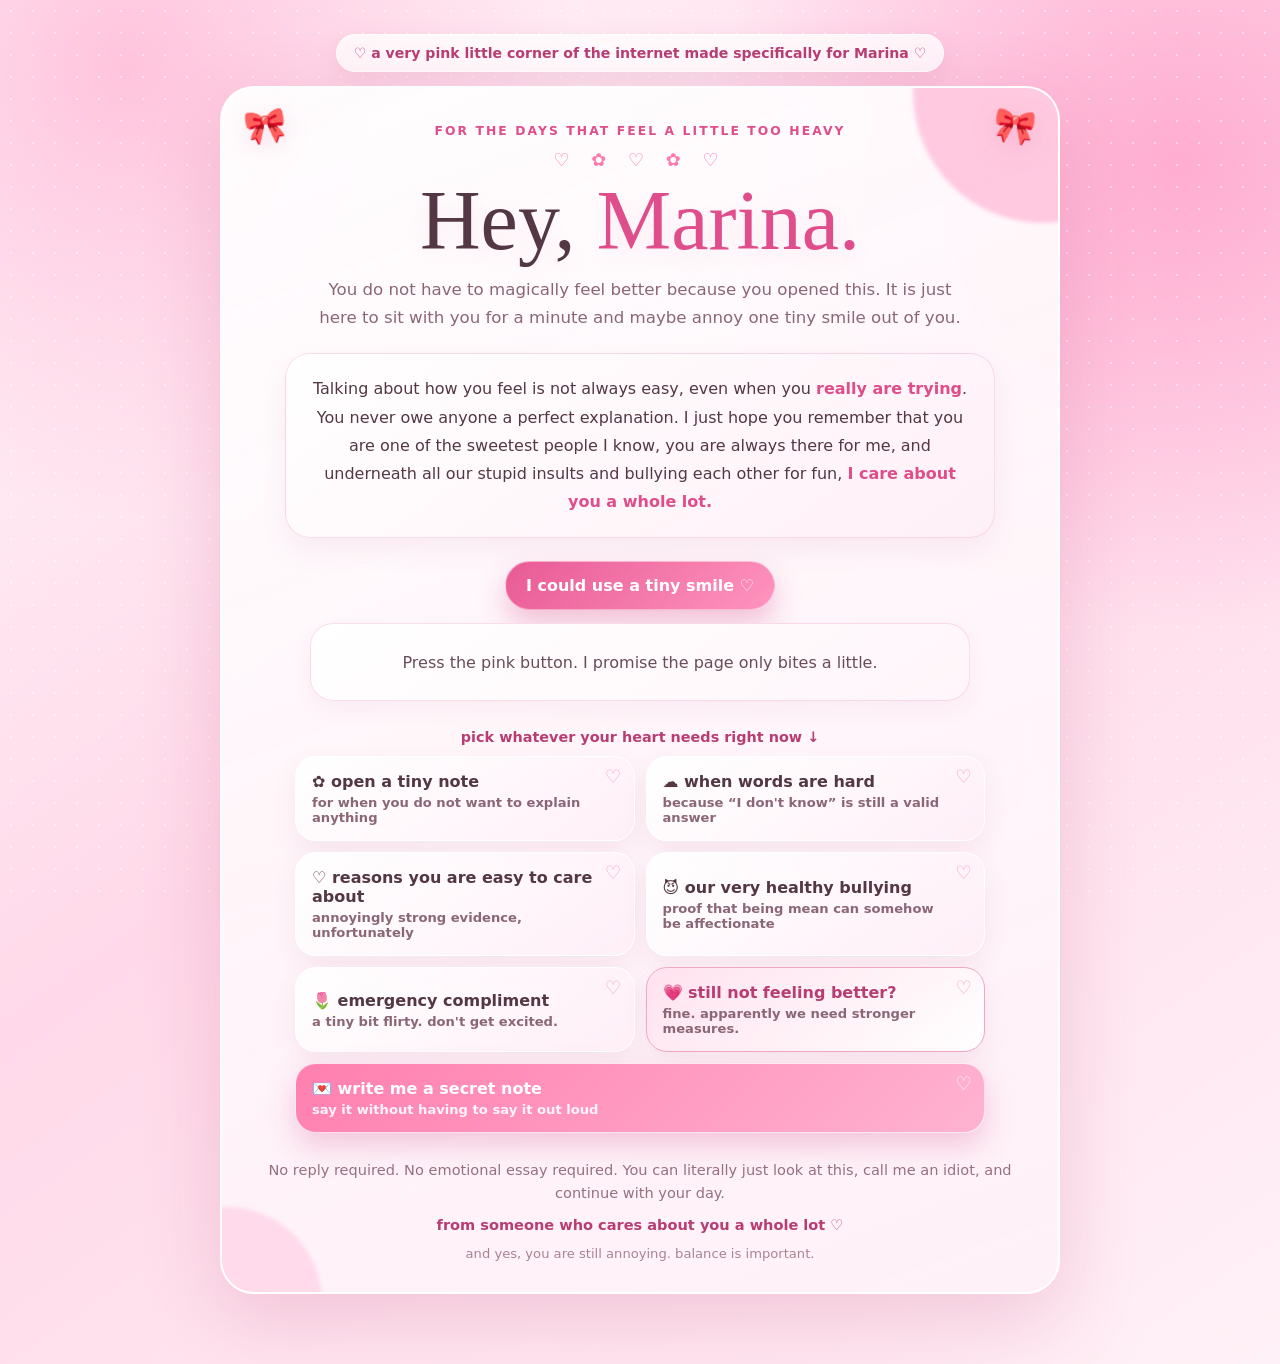
==== commit 79197fcd: "style: make Marina page cuter and more pink" ====
--- a/index.html
+++ b/index.html
@@ -3,126 +3,122 @@
 <head>
 <meta charset="utf-8">
 <meta name="viewport" content="width=device-width,initial-scale=1">
-<meta name="theme-color" content="#ffedf6">
+<meta name="theme-color" content="#ff7fb1">
 <title>For Marina ♡</title>
-<link rel="stylesheet" href="style.css">
+<style>
+:root{
+  --pink:#ff78ad;--pink2:#ff9fc7;--pink3:#ffd3e6;--hot:#df4d8b;
+  --berry:#b83d73;--ink:#533744;--muted:#8b6677;--white:rgba(255,255,255,.88);
+  --line:rgba(223,77,139,.18);--shadow:0 24px 80px rgba(183,61,115,.20)
+}
+*{box-sizing:border-box}html{scroll-behavior:smooth}
+body{
+  margin:0;min-height:100vh;font-family:Inter,ui-rounded,system-ui,-apple-system,"Segoe UI",sans-serif;color:var(--ink);
+  background:
+    radial-gradient(circle at 10% 5%,#ffc4dc 0,transparent 26%),
+    radial-gradient(circle at 92% 12%,#ffadd1 0,transparent 28%),
+    radial-gradient(circle at 50% 100%,#ffe6f0 0,transparent 34%),
+    linear-gradient(145deg,#fff6fb 0%,#ffd9e9 46%,#fff1f7 100%);
+  overflow-x:hidden
+}
+body:before{content:"";position:fixed;inset:0;pointer-events:none;opacity:.45;background-image:radial-gradient(#fff 1.3px,transparent 1.3px);background-size:22px 22px;z-index:0}
+.bg{position:fixed;inset:0;pointer-events:none;overflow:hidden;z-index:0}
+.float{position:absolute;bottom:-70px;color:rgba(235,79,143,.34);filter:drop-shadow(0 4px 8px rgba(188,62,116,.08));animation:up linear infinite}
+@keyframes up{to{transform:translateY(-125vh) rotate(35deg);opacity:0}}
+.wrap{position:relative;z-index:1;width:min(840px,calc(100% - 24px));margin:auto;padding:34px 0 70px}
+.pill{width:max-content;max-width:100%;margin:0 auto 14px;padding:10px 17px;border:1px solid #fff;border-radius:999px;background:rgba(255,255,255,.78);box-shadow:0 10px 28px rgba(171,68,114,.12);font-size:.88rem;color:var(--berry);text-align:center;font-weight:800}
+.card{position:relative;overflow:hidden;border:2px solid rgba(255,255,255,.93);border-radius:34px;background:linear-gradient(160deg,rgba(255,255,255,.93),rgba(255,241,248,.89));backdrop-filter:blur(16px);box-shadow:var(--shadow);padding:36px 27px 28px}
+.card:before,.card:after{content:"";position:absolute;border-radius:50%;filter:blur(2px);opacity:.72}.card:before{width:260px;height:260px;right:-115px;top:-125px;background:#ffb7d5}.card:after{width:190px;height:190px;left:-90px;bottom:-105px;background:#ffd0e4}.card>*{position:relative;z-index:2}
+.ribbon{position:absolute!important;z-index:3!important;top:18px;right:22px;font-size:2.15rem;transform:rotate(8deg);filter:drop-shadow(0 7px 12px rgba(190,64,117,.15));animation:bob 2.8s ease-in-out infinite}.ribbon.left{right:auto;left:22px;transform:rotate(-8deg);animation-delay:.7s}@keyframes bob{50%{transform:translateY(-5px) rotate(5deg)}}
+.kicker{text-align:center;color:var(--hot);font-size:.77rem;font-weight:900;letter-spacing:.17em;text-transform:uppercase}.hearts{text-align:center;letter-spacing:8px;margin:11px 0;color:var(--pink);font-size:1.12rem;animation:pulse 2.4s ease-in-out infinite}@keyframes pulse{50%{transform:scale(1.06)}}
+h1{text-align:center;font-family:Georgia,"Times New Roman",serif;font-size:clamp(2.8rem,8vw,5.25rem);font-weight:500;line-height:.95;margin:8px 0 15px;text-shadow:0 7px 22px rgba(215,79,137,.10)}h1 span{color:var(--hot)}
+.sub{text-align:center;max-width:660px;margin:0 auto;color:var(--muted);font-size:1.04rem;line-height:1.67}
+.letter{max-width:710px;margin:22px auto 0;padding:21px 20px;border-radius:25px;background:linear-gradient(145deg,#fff,#fff0f7);border:1px solid var(--line);box-shadow:0 12px 28px rgba(183,61,115,.08);font-size:1rem;line-height:1.76;text-align:center}.letter strong{color:var(--hot)}
+.actions{display:flex;justify-content:center;gap:11px;flex-wrap:wrap;margin:23px 0 13px}
+button{font:inherit;font-weight:850;border:0;border-radius:999px;padding:14px 20px;cursor:pointer;transition:.18s ease}
+.primary{color:white;background:linear-gradient(135deg,#e85a94,#ff94bf);box-shadow:0 13px 28px rgba(211,71,131,.32);border:1px solid rgba(255,255,255,.45)}
+.secondary{color:var(--berry);background:#fff;border:1px solid var(--line);box-shadow:0 9px 22px rgba(145,78,107,.08)}button:hover{transform:translateY(-2px) scale(1.01)}button:active{transform:scale(.98)}
+.response{max-width:660px;min-height:78px;margin:10px auto 0;border-radius:23px;padding:17px 18px;background:linear-gradient(145deg,#fff,#fff5fa);border:1px solid var(--line);display:grid;place-items:center;text-align:center;line-height:1.58;color:#694c5a;box-shadow:0 9px 22px rgba(187,65,116,.06)}.response.pop{animation:pop .32s ease}@keyframes pop{50%{transform:scale(1.025)}}
+.menuTitle{text-align:center;margin:28px 0 11px;font-size:.9rem;color:var(--berry);font-weight:900}.menu{display:grid;grid-template-columns:repeat(2,1fr);gap:11px;max-width:690px;margin:0 auto}
+.menu button{min-height:68px;text-align:left;padding:15px 16px;border-radius:21px;background:linear-gradient(145deg,rgba(255,255,255,.95),rgba(255,239,247,.94));border:1px solid rgba(255,255,255,.98);box-shadow:0 10px 24px rgba(167,69,111,.09);color:var(--ink);font-weight:900;position:relative;overflow:hidden}
+.menu button:after{content:"♡";position:absolute;right:12px;top:9px;color:#f3a0c1;font-size:1.15rem}.menu button span{display:block;color:var(--muted);font-weight:550;font-size:.82rem;margin-top:4px;padding-right:16px}.menu button:hover{background:#fff;box-shadow:0 13px 28px rgba(173,67,114,.14)}.menu .danger{background:linear-gradient(145deg,#ffe2ee,#fff);border:1px solid #efa7c4;color:var(--berry)}.menu .secret{grid-column:1/-1;background:linear-gradient(135deg,#ff7faf,#ffb3d0);color:#fff;border:1px solid rgba(255,255,255,.75);box-shadow:0 13px 30px rgba(208,65,127,.25)}.menu .secret span{color:#fff4f9}.menu .secret:after{color:#fff}
+.footer{text-align:center;margin-top:25px;color:#967080;font-size:.91rem;line-height:1.6}.sign{margin-top:8px;color:var(--berry);font-weight:900}.tinytease{font-size:.82rem;margin-top:7px;color:#aa8294}
+.burst{position:fixed;z-index:35;pointer-events:none;animation:burst 850ms ease forwards}@keyframes burst{to{transform:translate(var(--x),var(--y)) scale(1.65) rotate(20deg);opacity:0}}
+.modal{position:fixed;inset:0;z-index:20;display:none;align-items:center;justify-content:center;padding:18px;background:rgba(94,43,67,.34);backdrop-filter:blur(9px)}.modal.show{display:flex;animation:fadeBg .2s ease}@keyframes fadeBg{from{opacity:0}}
+.modalCard{position:relative;width:min(570px,100%);max-height:min(84vh,760px);overflow:auto;border-radius:30px;padding:29px 23px 23px;background:linear-gradient(150deg,#fff,#ffeefa);border:2px solid #fff;box-shadow:0 30px 95px rgba(102,45,71,.28);animation:modalIn .25s ease}@keyframes modalIn{from{opacity:0;transform:translateY(12px) scale(.97)}}
+.close{position:absolute;right:13px;top:12px;width:39px;height:39px;padding:0;border-radius:50%;background:#fff;color:var(--hot);border:1px solid var(--line);font-size:1.16rem;box-shadow:0 6px 15px rgba(169,67,111,.08)}
+.modalIcon{text-align:center;font-size:2.25rem;margin:2px 0 7px}.modalCard h2{text-align:center;margin:0 36px 10px;font-family:Georgia,"Times New Roman",serif;font-weight:500;font-size:2rem;color:var(--hot)}.modalBody{color:#6b4c5c;line-height:1.7;text-align:center}.modalBody p{margin:10px 0}.modalBody strong{color:var(--hot)}
+.tags{display:flex;flex-wrap:wrap;justify-content:center;gap:9px;margin-top:15px}.tag{padding:9px 12px;border-radius:999px;background:#fff;border:1px solid var(--line);box-shadow:0 6px 16px rgba(150,78,108,.06);font-size:.9rem;color:var(--ink)}.quoteBox{margin-top:14px;padding:16px;border-radius:20px;background:#fff;border:1px solid var(--line);color:#654956;box-shadow:0 8px 18px rgba(178,66,115,.06)}.modalAction{margin-top:16px}.modalAction button{width:100%}
+.arena{position:relative;height:195px;margin-top:14px;border-radius:20px;background:repeating-linear-gradient(135deg,rgba(239,130,173,.08),rgba(239,130,173,.08) 10px,rgba(255,255,255,.66) 10px,rgba(255,255,255,.66) 20px);border:1px dashed rgba(201,79,130,.28);overflow:hidden}.runaway{position:absolute;left:50%;top:50%;transform:translate(-50%,-50%);white-space:nowrap;background:#fff;color:var(--hot);border:1px solid #efabc5;box-shadow:0 9px 20px rgba(157,78,113,.13);touch-action:none}.harder{margin:12px auto 0;min-height:60px;padding:13px;border-radius:18px;background:#fff;border:1px solid var(--line);display:grid;place-items:center;color:#694c59;line-height:1.5}.emergency{display:none;margin:13px auto 0;padding:16px;border-radius:19px;background:linear-gradient(135deg,#fff,#ffeaf4);border:1px solid #efb3ca;line-height:1.65}.emergency.show{display:block;animation:fade .35s ease}@keyframes fade{from{opacity:0;transform:translateY(7px)}}
+.secretIntro{padding:14px;border-radius:19px;background:#fff4f9;border:1px solid var(--line);margin-bottom:14px}.feelForm{text-align:left}.feelForm label{display:block;font-size:.88rem;font-weight:900;color:var(--berry);margin:12px 0 7px}.feelForm textarea{width:100%;min-height:150px;resize:vertical;border:1.5px solid #efb0ca;border-radius:18px;padding:14px 15px;background:#fff;color:var(--ink);font:inherit;line-height:1.55;outline:none;box-shadow:inset 0 2px 7px rgba(181,65,113,.04)}.feelForm textarea:focus{border-color:#e96a9d;box-shadow:0 0 0 4px rgba(239,130,173,.12)}.choiceWrap{display:grid;grid-template-columns:1fr 1fr;gap:10px}.choice{position:relative}.choice input{position:absolute;opacity:0;pointer-events:none}.choice label{margin:0;padding:13px 11px;border-radius:17px;border:1px solid var(--line);background:#fff;text-align:center;color:var(--ink);font-size:.88rem;cursor:pointer;transition:.18s}.choice input:checked+label{background:linear-gradient(135deg,#ff8cb9,#ffb7d2);color:#fff;border-color:#ff8cb9;box-shadow:0 9px 20px rgba(204,72,129,.18)}.sendBtn{width:100%;margin-top:14px}.formStatus{min-height:24px;margin-top:11px;text-align:center;font-size:.9rem;color:var(--muted)}.privacy{font-size:.78rem;color:#9a7888;text-align:center;margin-top:11px;line-height:1.45}
+@media(max-width:650px){.wrap{padding-top:24px}.card{padding:30px 15px 23px;border-radius:27px}.ribbon{font-size:1.7rem;top:15px;right:13px}.ribbon.left{left:13px}.actions button{width:100%}.menu{grid-template-columns:1fr}.menu .secret{grid-column:auto}.letter{padding:18px}.pill{font-size:.8rem}.modalCard{padding:27px 16px 19px}.modalCard h2{font-size:1.72rem}.arena{height:205px}.choiceWrap{grid-template-columns:1fr}}
+</style>
 </head>
 <body>
 <div class="bg" id="bg"></div>
 <main class="wrap">
-  <div class="pill">a very pink little corner of the internet, made specifically for Marina ♡</div>
+  <div class="pill">♡ a very pink little corner of the internet made specifically for Marina ♡</div>
   <section class="card">
+    <div class="ribbon left">🎀</div><div class="ribbon">🎀</div>
     <div class="kicker">for the days that feel a little too heavy</div>
     <div class="hearts">♡ ✿ ♡ ✿ ♡</div>
     <h1>Hey, <span>Marina.</span></h1>
-    <p class="sub">You do not have to magically feel better just because you opened this. This page is only here to sit with you for a minute and maybe annoy one tiny smile out of you.</p>
-
-    <div class="letter">I know talking about how you feel is not always easy, even when you <strong>really are trying</strong>. You never owe anyone a perfect explanation. I also hope you know how much I notice the other side of you too: you are genuinely one of the sweetest people I know, and you are always there for me when I need you. We can insult each other like it is an Olympic sport and somehow end up laughing five minutes later, but underneath all of that, I care about you a lot. So when your brain is being mean to you, remember you are cared about, appreciated, and, unfortunately for you, <strong>pretty damn easy to adore.</strong></div>
-
-    <div class="actions">
-      <button class="primary" id="smileBtn">I could use a tiny smile ♡</button>
-      <button class="secondary" data-modal="noteModal">open something cute ✿</button>
+    <p class="sub">You do not have to magically feel better because you opened this. It is just here to sit with you for a minute and maybe annoy one tiny smile out of you.</p>
+    <div class="letter">Talking about how you feel is not always easy, even when you <strong>really are trying</strong>. You never owe anyone a perfect explanation. I just hope you remember that you are one of the sweetest people I know, you are always there for me, and underneath all our stupid insults and bullying each other for fun, <strong>I care about you a whole lot.</strong></div>
+    <div class="actions"><button class="primary" id="smileBtn">I could use a tiny smile ♡</button></div>
+    <div class="response" id="response">Press the pink button. I promise the page only bites a little.</div>
+    <div class="menuTitle">pick whatever your heart needs right now ↓</div>
+    <div class="menu">
+      <button data-open="note">✿ open a tiny note<span>for when you do not want to explain anything</span></button>
+      <button data-open="words">☁ when words are hard<span>because “I don't know” is still a valid answer</span></button>
+      <button data-open="reasons">♡ reasons you are easy to care about<span>annoyingly strong evidence, unfortunately</span></button>
+      <button data-open="us">😈 our very healthy bullying<span>proof that being mean can somehow be affectionate</span></button>
+      <button data-open="flirty">🌷 emergency compliment<span>a tiny bit flirty. don't get excited.</span></button>
+      <button class="danger" data-open="still">💗 still not feeling better?<span>fine. apparently we need stronger measures.</span></button>
+      <button class="secret" data-open="secret">💌 write me a secret note<span>say it without having to say it out loud</span></button>
     </div>
-    <div class="response" id="response">Press the pink button. I promise the page only bites a little.</div>
-
-    <div class="pick-title">or pick whatever you need right now ♡</div>
-    <div class="menu">
-      <button class="menu-btn" data-modal="noteModal">✿ tiny note<span>no explaining required</span></button>
-      <button class="menu-btn" data-modal="wordsModal">☁ when words are hard<span>because trying counts too</span></button>
-      <button class="menu-btn" data-modal="reasonsModal">♡ why you matter<span>evidence, unfortunately</span></button>
-      <button class="menu-btn" data-modal="bullyModal">😈 our healthy bullying<span>peer-reviewed friendship science</span></button>
-      <button class="menu-btn" data-modal="complimentModal">🌷 emergency compliment<span>mild flirting may occur</span></button>
-      <button class="menu-btn secret" data-modal="secretModal">💌 write me a secret note<span>say it without having to say it out loud</span></button>
-      <button class="menu-btn special" data-modal="harderModal">💗 still not feeling better?<span>okay, then we try harder</span></button>
-    </div>
-
-    <div class="footer">No reply required. No emotional essay required. You can literally look at this, call me an idiot, and continue with your day.
-      <div class="sign">from someone who cares about you a whole lot ♡</div>
-      <div class="tinytease">and yes, you are still annoying. balance is important.</div>
-    </div>
+    <div class="footer">No reply required. No emotional essay required. You can literally just look at this, call me an idiot, and continue with your day.<div class="sign">from someone who cares about you a whole lot ♡</div><div class="tinytease">and yes, you are still annoying. balance is important.</div></div>
   </section>
 </main>
-
-<div class="modal" id="noteModal" aria-hidden="true">
-  <div class="modal-card" role="dialog" aria-modal="true" aria-labelledby="noteTitle">
-    <button class="close" data-close aria-label="Close">×</button>
-    <div class="modal-icon">✿</div><h2 id="noteTitle">a tiny note for you</h2>
-    <p class="modal-copy">You do not have to tell me what is wrong before you are ready. <strong>“I don't know,” “not right now,”</strong> or even just sitting there quietly is allowed. You have been there for me more times than you probably realize. I can be here too, even if “being here” is making you a ridiculous pink website.</p>
-  </div>
-</div>
-
-<div class="modal" id="wordsModal" aria-hidden="true">
-  <div class="modal-card" role="dialog" aria-modal="true" aria-labelledby="wordsTitle">
-    <button class="close" data-close aria-label="Close">×</button>
-    <div class="modal-icon">☁</div><h2 id="wordsTitle">when words are hard</h2>
-    <p class="modal-copy">You do not need the perfect sentence to deserve patience. You can take your time. You can start in the middle. You can say one sentence and stop. You can change your mind. <strong>Trying counts.</strong> Silence can count too.</p>
-    <div class="quote-box">You never have to turn a complicated feeling into a neat little explanation just to make it valid.</div>
-  </div>
-</div>
-
-<div class="modal" id="reasonsModal" aria-hidden="true">
-  <div class="modal-card" role="dialog" aria-modal="true" aria-labelledby="reasonsTitle">
-    <button class="close" data-close aria-label="Close">×</button>
-    <div class="modal-icon">♡</div><h2 id="reasonsTitle">why you are ridiculously easy to care about</h2>
-    <div class="pills">
-      <span class="chip">you always show up</span><span class="chip">you actually try</span><span class="chip">your sweet heart</span><span class="chip">your smile</span><span class="chip">our stupid insults</span><span class="chip">the way we can talk after</span><span class="chip">your cute little attitude</span><span class="chip">because you are you</span>
-    </div>
-    <div class="quote-box">You make things lighter for me more often than you probably realize.</div>
-  </div>
-</div>
-
-<div class="modal" id="bullyModal" aria-hidden="true">
-  <div class="modal-card" role="dialog" aria-modal="true" aria-labelledby="bullyTitle">
-    <button class="close" data-close aria-label="Close">×</button>
-    <div class="modal-icon">😈</div><h2 id="bullyTitle">our very healthy bullying</h2>
-    <p class="modal-copy">We can insult each other for entertainment, talk about it afterward, and somehow come out laughing harder. So yes, I reserve the right to call you annoying. You reserve the right to return the favor. But underneath the nonsense, I hope you always know I am <strong>actually in your corner.</strong></p>
-    <div class="quote-box">You are sweet, important, cute, and still a menace. Balance.</div>
-  </div>
-</div>
-
-<div class="modal" id="complimentModal" aria-hidden="true">
-  <div class="modal-card" role="dialog" aria-modal="true" aria-labelledby="complimentTitle">
-    <button class="close" data-close aria-label="Close">×</button>
-    <div class="modal-icon">🌷</div><h2 id="complimentTitle">emergency compliment</h2>
-    <div class="quote-box" id="complimentBox">Bad day or not, you are still painfully cute. I checked the rules.</div>
-    <div class="modal-action"><button class="primary" id="complimentBtn">give me another one ♡</button></div>
-  </div>
-</div>
-
-<div class="modal" id="secretModal" aria-hidden="true">
-  <div class="modal-card" role="dialog" aria-modal="true" aria-labelledby="secretTitle">
-    <button class="close" data-close aria-label="Close">×</button>
-    <div class="modal-icon">💌</div><h2 id="secretTitle">say it without saying it out loud</h2>
-    <p class="form-intro">If talking feels like too much, you can write it here instead. You do not have to make it sound pretty or even make complete sense.</p>
-    <form id="secretForm">
-      <label class="field-label" for="secretMessage">what's on your mind?</label>
-      <textarea class="secret-text" id="secretMessage" name="message" maxlength="5000" required placeholder="write as much or as little as you want..."></textarea>
-
-      <span class="field-label">what do you want me to do with it?</span>
-      <div class="segment">
-        <div><input id="talkYes" type="radio" name="response_preference" value="I want to talk about it" checked><label for="talkYes">♡ I want to talk about it</label></div>
-        <div><input id="talkNo" type="radio" name="response_preference" value="I just wanted you to know"><label for="talkNo">☁ I just wanted you to know</label></div>
-      </div>
-
-      <input class="honey" type="text" name="_honey" tabindex="-1" autocomplete="off" aria-hidden="true">
-      <div class="send-row"><button class="primary send-btn" id="sendSecret" type="submit">send this to Andrew ♡</button></div>
-      <div class="form-status" id="formStatus" aria-live="polite"></div>
-      <p class="privacy-note">This note is emailed to Andrew through FormSubmit and is not posted on this website. It is not end-to-end encrypted, so do not use it for passwords or other highly sensitive information.</p>
-    </form>
-  </div>
-</div>
-
-<div class="modal" id="harderModal" aria-hidden="true">
-  <div class="modal-card" role="dialog" aria-modal="true" aria-labelledby="harderTitle">
-    <button class="close" data-close aria-label="Close">×</button>
-    <div class="modal-icon">💗</div><h2 id="harderTitle">still not feeling better?</h2>
-    <p class="modal-copy">Okay, rude. Try pressing the button then.</p>
-    <div class="arena" id="arena"><button class="runaway" id="runaway">still not feeling better</button></div>
-    <div class="harder" id="harder">Surely this will be easy.</div>
-    <div class="emergency" id="emergency"><b>Okay, serious one for a second.</b><br>You do not need to be cheerful for me. You do not need to explain anything before you are ready. Even on the days you feel off, quiet, overwhelmed, or impossible to cheer up, you are still the same Marina I care about. The goal is not to force you to feel better. It is just to make sure you do not forget you have someone in your corner.</div>
-  </div>
-</div>
-
-<script src="script.js"></script>
-</body>
-</html>
+<div class="modal" id="modal" aria-hidden="true"><div class="modalCard" id="modalCard"><button class="close" id="closeBtn" aria-label="Close">×</button><div class="modalIcon" id="modalIcon">♡</div><h2 id="modalTitle"></h2><div class="modalBody" id="modalBody"></div></div></div>
+<script>
+const smileMessages=[
+"Bad day or not, you are still painfully cute. I checked the rules.",
+"You are one of the sweetest people I know, which is honestly suspicious behavior.",
+"You do not have to explain everything. I can care about you without a full PowerPoint presentation.",
+"You are always there for me, so consider this me showing up for you in the dumbest, pinkest way possible.",
+"Official diagnosis: too much stress, not enough being reminded that you are adorable.",
+"For the record, I still like you when you are grumpy. Unfortunately, there seems to be no cure.",
+"You and I bully each other recreationally, but I hope you know I would never joke about how much I appreciate you.",
+"If today has been rude to you, give me its address. I just want to talk.",
+"You do not need to be okay today. Just be Marina. That is more than enough.",
+"I hope this gets at least half a smile out of you, pretty girl. I am not greedy.",
+"You make things lighter for me more often than you probably realize.",
+"Even when talking about feelings is hard, I notice that you try. That matters to me.",
+"Current status: sweet, important, cute, and still a menace. Nothing has changed.",
+"Your brain may be having a bad day, but its opinion of you is currently rejected for lack of evidence."
+];
+const harderMessages=["Well that won't do. Let's try harder.","Oh, you're stubborn. Fine. Deploying emergency compliments.","Still trying to press it? That's actually kind of cute. Annoying, but cute.","Okay miss impossible-to-cheer-up, I see how this is going to be.","New strategy: aggressive reminder that you mean a lot to me.","You being sad is becoming personally inconvenient because I happen to like your smile.","Fine. Pulling out the serious stuff now. You did this to yourself.","You cannot catch the button, but you did successfully catch another reminder that I care about you.","At this point the button is scared of you. I respect it.","Still here? Good. Then I'm still here too."];
+const flirtyMessages=["Even in a bad mood you are still stupidly pretty. Terrible system, honestly.","I was going to be normal about you, but then you had to go and be adorable. Rude.","Your smile is kind of my favorite, so yes, I am officially requesting its return whenever it is ready.","You are cute when you are happy, cute when you are grumpy, and deeply irritating for making both true.","I hope you know I would choose talking to you over a suspicious number of productive activities.","Pretty girl privileges are currently active. You are allowed to rest."];
+const content={
+note:{icon:'✿',title:'a tiny note for you',html:`<p>You do not have to tell me what is wrong before you are ready.</p><p><strong>“I don't know,” “not right now,”</strong> or even just sitting there quietly is allowed.</p><div class="quoteBox">You have been there for me more times than you probably realize. I can be here too, even if “being here” means making you a ridiculous pink website.</div>`},
+words:{icon:'☁',title:'when words are hard',html:`<p>You do not need the perfect sentence to deserve support.</p><p>Trying counts. Changing your mind counts. Silence counts. Saying “I don't know how to explain it” counts too.</p><div class="quoteBox">You can take your time. I would rather understand you slowly than make you feel rushed into saying something you are not ready to say.</div>`},
+reasons:{icon:'♡',title:'annoying evidence that you matter',html:`<p>I have collected some extremely scientific evidence:</p><div class="tags"><span class="tag">you always show up</span><span class="tag">you actually try</span><span class="tag">your sweet heart</span><span class="tag">your smile</span><span class="tag">our stupid insults</span><span class="tag">the way we always talk after</span><span class="tag">your cute little attitude</span><span class="tag">you make things lighter</span><span class="tag">because you are you</span></div>`},
+us:{icon:'😈',title:'our completely normal bullying',html:`<p>We insult each other like it is a competitive sport, and somehow it is still one of my favorite things about us.</p><p>The important part is that underneath the jokes, <strong>we always know where the line is, we talk after, and we care.</strong></p><div class="quoteBox">So yes, I will continue calling you annoying. But you are <em>my favorite kind</em> of annoying.</div>`},
+flirty:{icon:'🌷',title:'emergency compliment',html:`<p id="flirtyText">${flirtyMessages[0]}</p><div class="modalAction"><button class="primary" id="anotherFlirty">give me another one ♡</button></div>`},
+still:{icon:'💗',title:'still not feeling better?',html:`<p>Okay, rude. Try pressing the button then.</p><div class="arena" id="arena"><button class="runaway" id="runaway">still not feeling better</button></div><div class="harder" id="harder">Surely this will be easy.</div><div class="emergency" id="emergency"><strong>Okay, serious one for a second.</strong><br>You do not need to be cheerful for me. You do not need to explain anything before you are ready. Even on the days you feel off, quiet, overwhelmed, or impossible to cheer up, you are still the same Marina I care about. The goal is not to force you to feel better. It is just to make sure you do not forget you have someone in your corner.</div>`},
+secret:{icon:'💌',title:'write something you do not feel like saying out loud',html:`<div class="secretIntro">This is for the things that are easier to type than say. You do not have to make it sound pretty or explain it perfectly. Just write whatever is in your head.</div><form class="feelForm" id="feelForm"><label for="message">what is going on?</label><textarea id="message" name="message" required maxlength="6000" placeholder="You can say as much or as little as you want..."></textarea><label>what do you want me to do with it?</label><div class="choiceWrap"><div class="choice"><input type="radio" name="preference" id="talk" value="I want to talk about it" required><label for="talk">♡ I want to talk about it</label></div><div class="choice"><input type="radio" name="preference" id="know" value="I just wanted you to know"><label for="know">☁ I just wanted you to know</label></div></div><input type="hidden" name="_subject" value="A note from Marina ♡"><input type="hidden" name="_template" value="table"><button class="primary sendBtn" type="submit">send this to Andrew ♡</button><div class="formStatus" id="formStatus"></div><div class="privacy">This sends the note privately to Andrew's email through FormSubmit. It is not posted on this page, but it is not end-to-end encrypted.</div></form>`}
+};
+const response=document.getElementById('response'),smileBtn=document.getElementById('smileBtn'),modal=document.getElementById('modal'),modalIcon=document.getElementById('modalIcon'),modalTitle=document.getElementById('modalTitle'),modalBody=document.getElementById('modalBody'),closeBtn=document.getElementById('closeBtn');
+let last=-1;
+smileBtn.addEventListener('click',()=>{let i;do{i=Math.floor(Math.random()*smileMessages.length)}while(i===last);last=i;response.textContent=smileMessages[i];response.classList.remove('pop');void response.offsetWidth;response.classList.add('pop');heartsBurst(smileBtn);smileBtn.textContent='another one ♡'});
+function openModal(key){const c=content[key];modalIcon.textContent=c.icon;modalTitle.textContent=c.title;modalBody.innerHTML=c.html;modal.classList.add('show');modal.setAttribute('aria-hidden','false');document.body.style.overflow='hidden';if(key==='flirty')bindFlirty();if(key==='still')bindRunaway();if(key==='secret')bindSecretForm()}
+function closeModal(){modal.classList.remove('show');modal.setAttribute('aria-hidden','true');document.body.style.overflow=''}
+document.querySelectorAll('[data-open]').forEach(b=>b.addEventListener('click',()=>{openModal(b.dataset.open);heartsBurst(b)}));closeBtn.addEventListener('click',closeModal);modal.addEventListener('click',e=>{if(e.target===modal)closeModal()});document.addEventListener('keydown',e=>{if(e.key==='Escape')closeModal()});
+function bindFlirty(){const txt=document.getElementById('flirtyText'),btn=document.getElementById('anotherFlirty');let i=0;btn.addEventListener('click',()=>{i=(i+1)%flirtyMessages.length;txt.textContent=flirtyMessages[i];heartsBurst(btn)})}
+function bindRunaway(){const arena=document.getElementById('arena'),run=document.getElementById('runaway'),harder=document.getElementById('harder'),emergency=document.getElementById('emergency');let tries=0;function move(e){if(e)e.preventDefault();tries++;const ar=arena.getBoundingClientRect(),br=run.getBoundingClientRect();const maxX=Math.max(4,ar.width-br.width-8),maxY=Math.max(4,ar.height-br.height-8);run.style.left=(4+Math.random()*maxX)+'px';run.style.top=(4+Math.random()*maxY)+'px';run.style.transform='none';harder.textContent=harderMessages[(tries-1)%harderMessages.length];heartsBurst(run);if(tries>=6)emergency.classList.add('show')}['pointerenter','pointerdown','touchstart','focus','click'].forEach(ev=>run.addEventListener(ev,move,{passive:false}))}
+function bindSecretForm(){const form=document.getElementById('feelForm'),status=document.getElementById('formStatus');form.addEventListener('submit',async e=>{e.preventDefault();const submit=form.querySelector('button[type="submit"]');submit.disabled=true;submit.textContent='sending... ♡';status.textContent='';try{const data=new FormData(form);data.append('_captcha','false');const r=await fetch('https://formsubmit.co/ajax/Andrew.hana2000@gmail.com',{method:'POST',headers:{'Accept':'application/json'},body:data});if(!r.ok)throw new Error('send failed');const pref=data.get('preference');form.reset();status.innerHTML=pref==='I want to talk about it'?'<strong>sent ♡</strong> He will know you want to talk when you are ready.':'<strong>sent ♡</strong> He will know you just wanted him to know, so he can leave it there unless you bring it up.';submit.textContent='sent ♡';heartsBurst(submit)}catch(err){status.textContent='That did not send. Please try again in a second.';submit.disabled=false;submit.textContent='send this to Andrew ♡'}})}
+function heartsBurst(el){const r=el.getBoundingClientRect(),cx=r.left+r.width/2,cy=r.top+r.height/2;for(let i=0;i<10;i++){const b=document.createElement('span');b.className='burst';b.textContent=i%3===0?'✿':'♡';b.style.left=cx+'px';b.style.top=cy+'px';b.style.color=i%2?'#e95f99':'#ff9fc7';b.style.setProperty('--x',(Math.random()*180-90)+'px');b.style.setProperty('--y',(-35-Math.random()*130)+'px');document.body.appendChild(b);setTimeout(()=>b.remove(),900)}}
+const bg=document.getElementById('bg');for(let i=0;i<25;i++){const f=document.createElement('span');f.className='float';f.textContent=i%5===0?'🎀':(i%3===0?'✿':'♡');f.style.left=Math.random()*100+'vw';f.style.fontSize=(14+Math.random()*18)+'px';f.style.animationDuration=(10+Math.random()*12)+'s';f.style.animationDelay=(-Math.random()*18)+'s';bg.appendChild(f)}
+</script>
+</body></html>
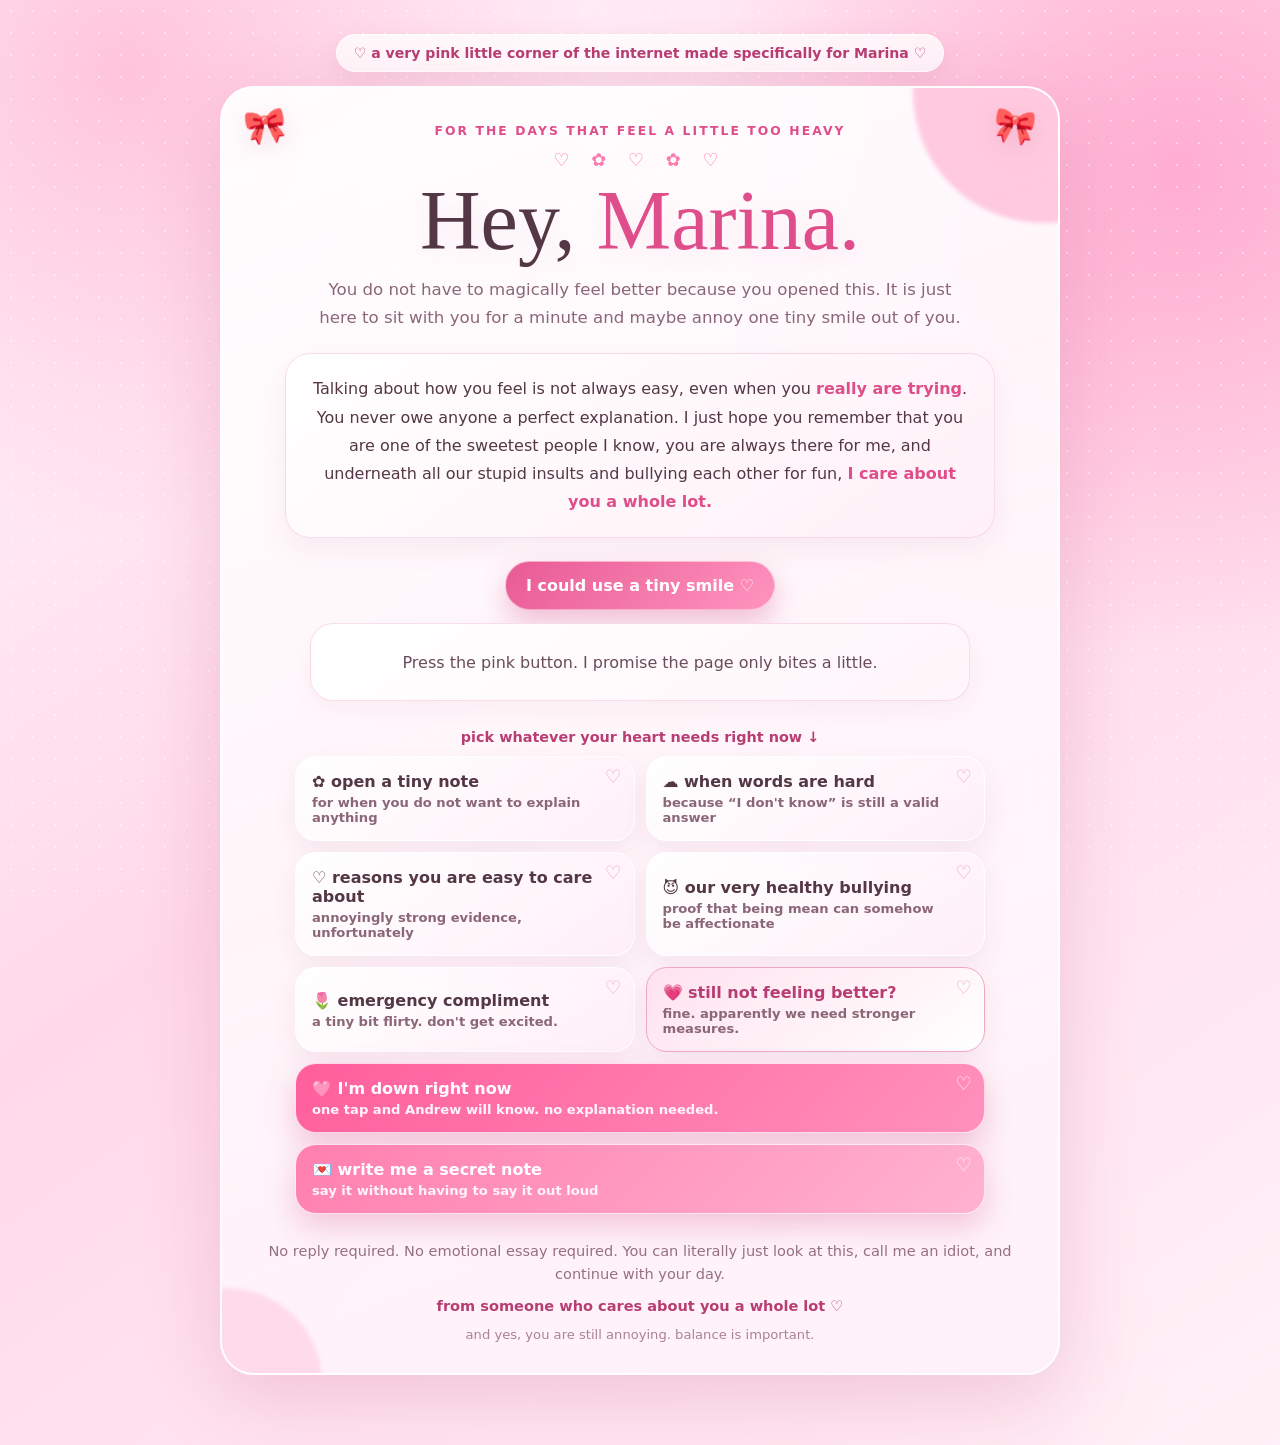
==== commit d972603b: "Add one-tap down alert and fix secret note hover" ====
--- a/index.html
+++ b/index.html
@@ -41,7 +41,9 @@
 .response{max-width:660px;min-height:78px;margin:10px auto 0;border-radius:23px;padding:17px 18px;background:linear-gradient(145deg,#fff,#fff5fa);border:1px solid var(--line);display:grid;place-items:center;text-align:center;line-height:1.58;color:#694c5a;box-shadow:0 9px 22px rgba(187,65,116,.06)}.response.pop{animation:pop .32s ease}@keyframes pop{50%{transform:scale(1.025)}}
 .menuTitle{text-align:center;margin:28px 0 11px;font-size:.9rem;color:var(--berry);font-weight:900}.menu{display:grid;grid-template-columns:repeat(2,1fr);gap:11px;max-width:690px;margin:0 auto}
 .menu button{min-height:68px;text-align:left;padding:15px 16px;border-radius:21px;background:linear-gradient(145deg,rgba(255,255,255,.95),rgba(255,239,247,.94));border:1px solid rgba(255,255,255,.98);box-shadow:0 10px 24px rgba(167,69,111,.09);color:var(--ink);font-weight:900;position:relative;overflow:hidden}
-.menu button:after{content:"♡";position:absolute;right:12px;top:9px;color:#f3a0c1;font-size:1.15rem}.menu button span{display:block;color:var(--muted);font-weight:550;font-size:.82rem;margin-top:4px;padding-right:16px}.menu button:hover{background:#fff;box-shadow:0 13px 28px rgba(173,67,114,.14)}.menu .danger{background:linear-gradient(145deg,#ffe2ee,#fff);border:1px solid #efa7c4;color:var(--berry)}.menu .secret{grid-column:1/-1;background:linear-gradient(135deg,#ff7faf,#ffb3d0);color:#fff;border:1px solid rgba(255,255,255,.75);box-shadow:0 13px 30px rgba(208,65,127,.25)}.menu .secret span{color:#fff4f9}.menu .secret:after{color:#fff}
+.menu button:after{content:"♡";position:absolute;right:12px;top:9px;color:#f3a0c1;font-size:1.15rem}.menu button span{display:block;color:var(--muted);font-weight:550;font-size:.82rem;margin-top:4px;padding-right:16px}.menu button:hover{background:#fff;box-shadow:0 13px 28px rgba(173,67,114,.14)}.menu .danger{background:linear-gradient(145deg,#ffe2ee,#fff);border:1px solid #efa7c4;color:var(--berry)}
+.menu .down{grid-column:1/-1;background:linear-gradient(135deg,#ff5f9c,#ff91bd);color:#fff;border:1px solid rgba(255,255,255,.75);box-shadow:0 13px 30px rgba(208,65,127,.27)}.menu .down span{color:#fff5fa}.menu .down:after{content:"♡";color:#fff}.menu .down:hover{background:linear-gradient(135deg,#f45190,#ff82b3);color:#fff}.menu .down:hover span{color:#fff5fa}.menu .down.sent{background:linear-gradient(135deg,#f28eb7,#ffc2d9)}
+.menu .secret{grid-column:1/-1;background:linear-gradient(135deg,#ff7faf,#ffb3d0);color:#fff;border:1px solid rgba(255,255,255,.75);box-shadow:0 13px 30px rgba(208,65,127,.25)}.menu .secret span{color:#fff4f9}.menu .secret:after{color:#fff}.menu .secret:hover{background:linear-gradient(135deg,#ff6fa8,#ffa8cd);color:#fff}.menu .secret:hover span{color:#fff4f9}.menu .secret:hover:after{color:#fff}
 .footer{text-align:center;margin-top:25px;color:#967080;font-size:.91rem;line-height:1.6}.sign{margin-top:8px;color:var(--berry);font-weight:900}.tinytease{font-size:.82rem;margin-top:7px;color:#aa8294}
 .burst{position:fixed;z-index:35;pointer-events:none;animation:burst 850ms ease forwards}@keyframes burst{to{transform:translate(var(--x),var(--y)) scale(1.65) rotate(20deg);opacity:0}}
 .modal{position:fixed;inset:0;z-index:20;display:none;align-items:center;justify-content:center;padding:18px;background:rgba(94,43,67,.34);backdrop-filter:blur(9px)}.modal.show{display:flex;animation:fadeBg .2s ease}@keyframes fadeBg{from{opacity:0}}
@@ -51,7 +53,7 @@
 .tags{display:flex;flex-wrap:wrap;justify-content:center;gap:9px;margin-top:15px}.tag{padding:9px 12px;border-radius:999px;background:#fff;border:1px solid var(--line);box-shadow:0 6px 16px rgba(150,78,108,.06);font-size:.9rem;color:var(--ink)}.quoteBox{margin-top:14px;padding:16px;border-radius:20px;background:#fff;border:1px solid var(--line);color:#654956;box-shadow:0 8px 18px rgba(178,66,115,.06)}.modalAction{margin-top:16px}.modalAction button{width:100%}
 .arena{position:relative;height:195px;margin-top:14px;border-radius:20px;background:repeating-linear-gradient(135deg,rgba(239,130,173,.08),rgba(239,130,173,.08) 10px,rgba(255,255,255,.66) 10px,rgba(255,255,255,.66) 20px);border:1px dashed rgba(201,79,130,.28);overflow:hidden}.runaway{position:absolute;left:50%;top:50%;transform:translate(-50%,-50%);white-space:nowrap;background:#fff;color:var(--hot);border:1px solid #efabc5;box-shadow:0 9px 20px rgba(157,78,113,.13);touch-action:none}.harder{margin:12px auto 0;min-height:60px;padding:13px;border-radius:18px;background:#fff;border:1px solid var(--line);display:grid;place-items:center;color:#694c59;line-height:1.5}.emergency{display:none;margin:13px auto 0;padding:16px;border-radius:19px;background:linear-gradient(135deg,#fff,#ffeaf4);border:1px solid #efb3ca;line-height:1.65}.emergency.show{display:block;animation:fade .35s ease}@keyframes fade{from{opacity:0;transform:translateY(7px)}}
 .secretIntro{padding:14px;border-radius:19px;background:#fff4f9;border:1px solid var(--line);margin-bottom:14px}.feelForm{text-align:left}.feelForm label{display:block;font-size:.88rem;font-weight:900;color:var(--berry);margin:12px 0 7px}.feelForm textarea{width:100%;min-height:150px;resize:vertical;border:1.5px solid #efb0ca;border-radius:18px;padding:14px 15px;background:#fff;color:var(--ink);font:inherit;line-height:1.55;outline:none;box-shadow:inset 0 2px 7px rgba(181,65,113,.04)}.feelForm textarea:focus{border-color:#e96a9d;box-shadow:0 0 0 4px rgba(239,130,173,.12)}.choiceWrap{display:grid;grid-template-columns:1fr 1fr;gap:10px}.choice{position:relative}.choice input{position:absolute;opacity:0;pointer-events:none}.choice label{margin:0;padding:13px 11px;border-radius:17px;border:1px solid var(--line);background:#fff;text-align:center;color:var(--ink);font-size:.88rem;cursor:pointer;transition:.18s}.choice input:checked+label{background:linear-gradient(135deg,#ff8cb9,#ffb7d2);color:#fff;border-color:#ff8cb9;box-shadow:0 9px 20px rgba(204,72,129,.18)}.sendBtn{width:100%;margin-top:14px}.formStatus{min-height:24px;margin-top:11px;text-align:center;font-size:.9rem;color:var(--muted)}.privacy{font-size:.78rem;color:#9a7888;text-align:center;margin-top:11px;line-height:1.45}
-@media(max-width:650px){.wrap{padding-top:24px}.card{padding:30px 15px 23px;border-radius:27px}.ribbon{font-size:1.7rem;top:15px;right:13px}.ribbon.left{left:13px}.actions button{width:100%}.menu{grid-template-columns:1fr}.menu .secret{grid-column:auto}.letter{padding:18px}.pill{font-size:.8rem}.modalCard{padding:27px 16px 19px}.modalCard h2{font-size:1.72rem}.arena{height:205px}.choiceWrap{grid-template-columns:1fr}}
+@media(max-width:650px){.wrap{padding-top:24px}.card{padding:30px 15px 23px;border-radius:27px}.ribbon{font-size:1.7rem;top:15px;right:13px}.ribbon.left{left:13px}.actions button{width:100%}.menu{grid-template-columns:1fr}.menu .secret,.menu .down{grid-column:auto}.letter{padding:18px}.pill{font-size:.8rem}.modalCard{padding:27px 16px 19px}.modalCard h2{font-size:1.72rem}.arena{height:205px}.choiceWrap{grid-template-columns:1fr}}
 </style>
 </head>
 <body>
@@ -75,6 +77,7 @@
       <button data-open="us">😈 our very healthy bullying<span>proof that being mean can somehow be affectionate</span></button>
       <button data-open="flirty">🌷 emergency compliment<span>a tiny bit flirty. don't get excited.</span></button>
       <button class="danger" data-open="still">💗 still not feeling better?<span>fine. apparently we need stronger measures.</span></button>
+      <button class="down" id="downBtn">🩷 I'm down right now<span>one tap and Andrew will know. no explanation needed.</span></button>
       <button class="secret" data-open="secret">💌 write me a secret note<span>say it without having to say it out loud</span></button>
     </div>
     <div class="footer">No reply required. No emotional essay required. You can literally just look at this, call me an idiot, and continue with your day.<div class="sign">from someone who cares about you a whole lot ♡</div><div class="tinytease">and yes, you are still annoying. balance is important.</div></div>
@@ -109,7 +112,7 @@
 still:{icon:'💗',title:'still not feeling better?',html:`<p>Okay, rude. Try pressing the button then.</p><div class="arena" id="arena"><button class="runaway" id="runaway">still not feeling better</button></div><div class="harder" id="harder">Surely this will be easy.</div><div class="emergency" id="emergency"><strong>Okay, serious one for a second.</strong><br>You do not need to be cheerful for me. You do not need to explain anything before you are ready. Even on the days you feel off, quiet, overwhelmed, or impossible to cheer up, you are still the same Marina I care about. The goal is not to force you to feel better. It is just to make sure you do not forget you have someone in your corner.</div>`},
 secret:{icon:'💌',title:'write something you do not feel like saying out loud',html:`<div class="secretIntro">This is for the things that are easier to type than say. You do not have to make it sound pretty or explain it perfectly. Just write whatever is in your head.</div><form class="feelForm" id="feelForm"><label for="message">what is going on?</label><textarea id="message" name="message" required maxlength="6000" placeholder="You can say as much or as little as you want..."></textarea><label>what do you want me to do with it?</label><div class="choiceWrap"><div class="choice"><input type="radio" name="preference" id="talk" value="I want to talk about it" required><label for="talk">♡ I want to talk about it</label></div><div class="choice"><input type="radio" name="preference" id="know" value="I just wanted you to know"><label for="know">☁ I just wanted you to know</label></div></div><input type="hidden" name="_subject" value="A note from Marina ♡"><input type="hidden" name="_template" value="table"><button class="primary sendBtn" type="submit">send this to Andrew ♡</button><div class="formStatus" id="formStatus"></div><div class="privacy">This sends the note privately to Andrew's email through FormSubmit. It is not posted on this page, but it is not end-to-end encrypted.</div></form>`}
 };
-const response=document.getElementById('response'),smileBtn=document.getElementById('smileBtn'),modal=document.getElementById('modal'),modalIcon=document.getElementById('modalIcon'),modalTitle=document.getElementById('modalTitle'),modalBody=document.getElementById('modalBody'),closeBtn=document.getElementById('closeBtn');
+const response=document.getElementById('response'),smileBtn=document.getElementById('smileBtn'),modal=document.getElementById('modal'),modalIcon=document.getElementById('modalIcon'),modalTitle=document.getElementById('modalTitle'),modalBody=document.getElementById('modalBody'),closeBtn=document.getElementById('closeBtn'),downBtn=document.getElementById('downBtn');
 let last=-1;
 smileBtn.addEventListener('click',()=>{let i;do{i=Math.floor(Math.random()*smileMessages.length)}while(i===last);last=i;response.textContent=smileMessages[i];response.classList.remove('pop');void response.offsetWidth;response.classList.add('pop');heartsBurst(smileBtn);smileBtn.textContent='another one ♡'});
 function openModal(key){const c=content[key];modalIcon.textContent=c.icon;modalTitle.textContent=c.title;modalBody.innerHTML=c.html;modal.classList.add('show');modal.setAttribute('aria-hidden','false');document.body.style.overflow='hidden';if(key==='flirty')bindFlirty();if(key==='still')bindRunaway();if(key==='secret')bindSecretForm()}
@@ -118,6 +121,8 @@
 function bindFlirty(){const txt=document.getElementById('flirtyText'),btn=document.getElementById('anotherFlirty');let i=0;btn.addEventListener('click',()=>{i=(i+1)%flirtyMessages.length;txt.textContent=flirtyMessages[i];heartsBurst(btn)})}
 function bindRunaway(){const arena=document.getElementById('arena'),run=document.getElementById('runaway'),harder=document.getElementById('harder'),emergency=document.getElementById('emergency');let tries=0;function move(e){if(e)e.preventDefault();tries++;const ar=arena.getBoundingClientRect(),br=run.getBoundingClientRect();const maxX=Math.max(4,ar.width-br.width-8),maxY=Math.max(4,ar.height-br.height-8);run.style.left=(4+Math.random()*maxX)+'px';run.style.top=(4+Math.random()*maxY)+'px';run.style.transform='none';harder.textContent=harderMessages[(tries-1)%harderMessages.length];heartsBurst(run);if(tries>=6)emergency.classList.add('show')}['pointerenter','pointerdown','touchstart','focus','click'].forEach(ev=>run.addEventListener(ev,move,{passive:false}))}
 function bindSecretForm(){const form=document.getElementById('feelForm'),status=document.getElementById('formStatus');form.addEventListener('submit',async e=>{e.preventDefault();const submit=form.querySelector('button[type="submit"]');submit.disabled=true;submit.textContent='sending... ♡';status.textContent='';try{const data=new FormData(form);data.append('_captcha','false');const r=await fetch('https://formsubmit.co/ajax/Andrew.hana2000@gmail.com',{method:'POST',headers:{'Accept':'application/json'},body:data});if(!r.ok)throw new Error('send failed');const pref=data.get('preference');form.reset();status.innerHTML=pref==='I want to talk about it'?'<strong>sent ♡</strong> He will know you want to talk when you are ready.':'<strong>sent ♡</strong> He will know you just wanted him to know, so he can leave it there unless you bring it up.';submit.textContent='sent ♡';heartsBurst(submit)}catch(err){status.textContent='That did not send. Please try again in a second.';submit.disabled=false;submit.textContent='send this to Andrew ♡'}})}
+let downSending=false;
+downBtn.addEventListener('click',async()=>{if(downSending)return;downSending=true;const original=downBtn.innerHTML;downBtn.disabled=true;downBtn.innerHTML='💌 sending a tiny heads-up...<span>one second ♡</span>';heartsBurst(downBtn);try{const data=new FormData();data.append('status','Marina pressed the “I’m down right now” button.');data.append('message','Marina is feeling down right now. She did not have to explain anything.');data.append('preference','Quick heads-up — check in gently, but do not pressure her to explain.');data.append('_subject','Marina is feeling down ♡');data.append('_template','table');data.append('_captcha','false');const r=await fetch('https://formsubmit.co/ajax/Andrew.hana2000@gmail.com',{method:'POST',headers:{'Accept':'application/json'},body:data});if(!r.ok)throw new Error('send failed');downBtn.classList.add('sent');downBtn.innerHTML='♡ Andrew knows you’re down<span>no explaining required. you did enough.</span>';heartsBurst(downBtn);setTimeout(()=>{downBtn.classList.remove('sent');downBtn.innerHTML=original;downBtn.disabled=false;downSending=false},12000)}catch(err){downBtn.innerHTML='💗 that did not send — tap to try again<span>the internet is being annoying, not you.</span>';downBtn.disabled=false;downSending=false}});
 function heartsBurst(el){const r=el.getBoundingClientRect(),cx=r.left+r.width/2,cy=r.top+r.height/2;for(let i=0;i<10;i++){const b=document.createElement('span');b.className='burst';b.textContent=i%3===0?'✿':'♡';b.style.left=cx+'px';b.style.top=cy+'px';b.style.color=i%2?'#e95f99':'#ff9fc7';b.style.setProperty('--x',(Math.random()*180-90)+'px');b.style.setProperty('--y',(-35-Math.random()*130)+'px');document.body.appendChild(b);setTimeout(()=>b.remove(),900)}}
 const bg=document.getElementById('bg');for(let i=0;i<25;i++){const f=document.createElement('span');f.className='float';f.textContent=i%5===0?'🎀':(i%3===0?'✿':'♡');f.style.left=Math.random()*100+'vw';f.style.fontSize=(14+Math.random()*18)+'px';f.style.animationDuration=(10+Math.random()*12)+'s';f.style.animationDelay=(-Math.random()*18)+'s';bg.appendChild(f)}
 </script>
